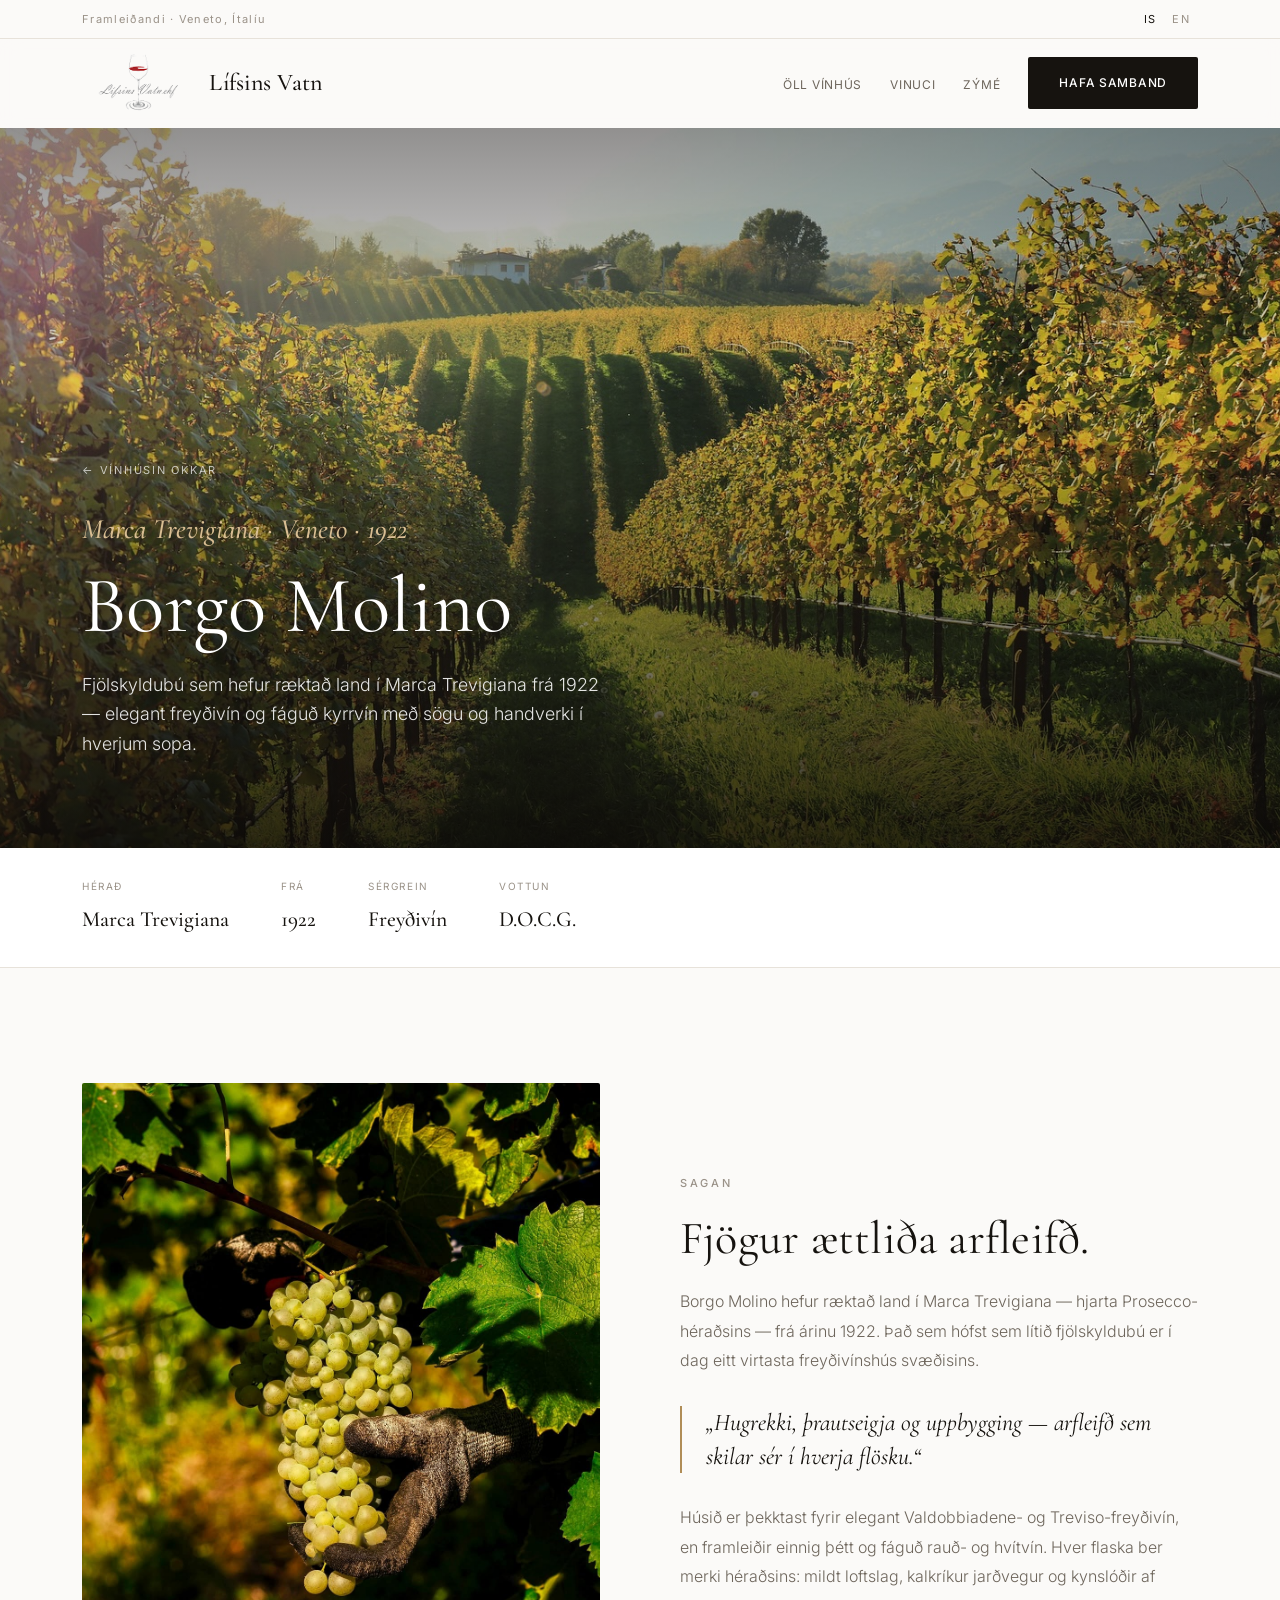
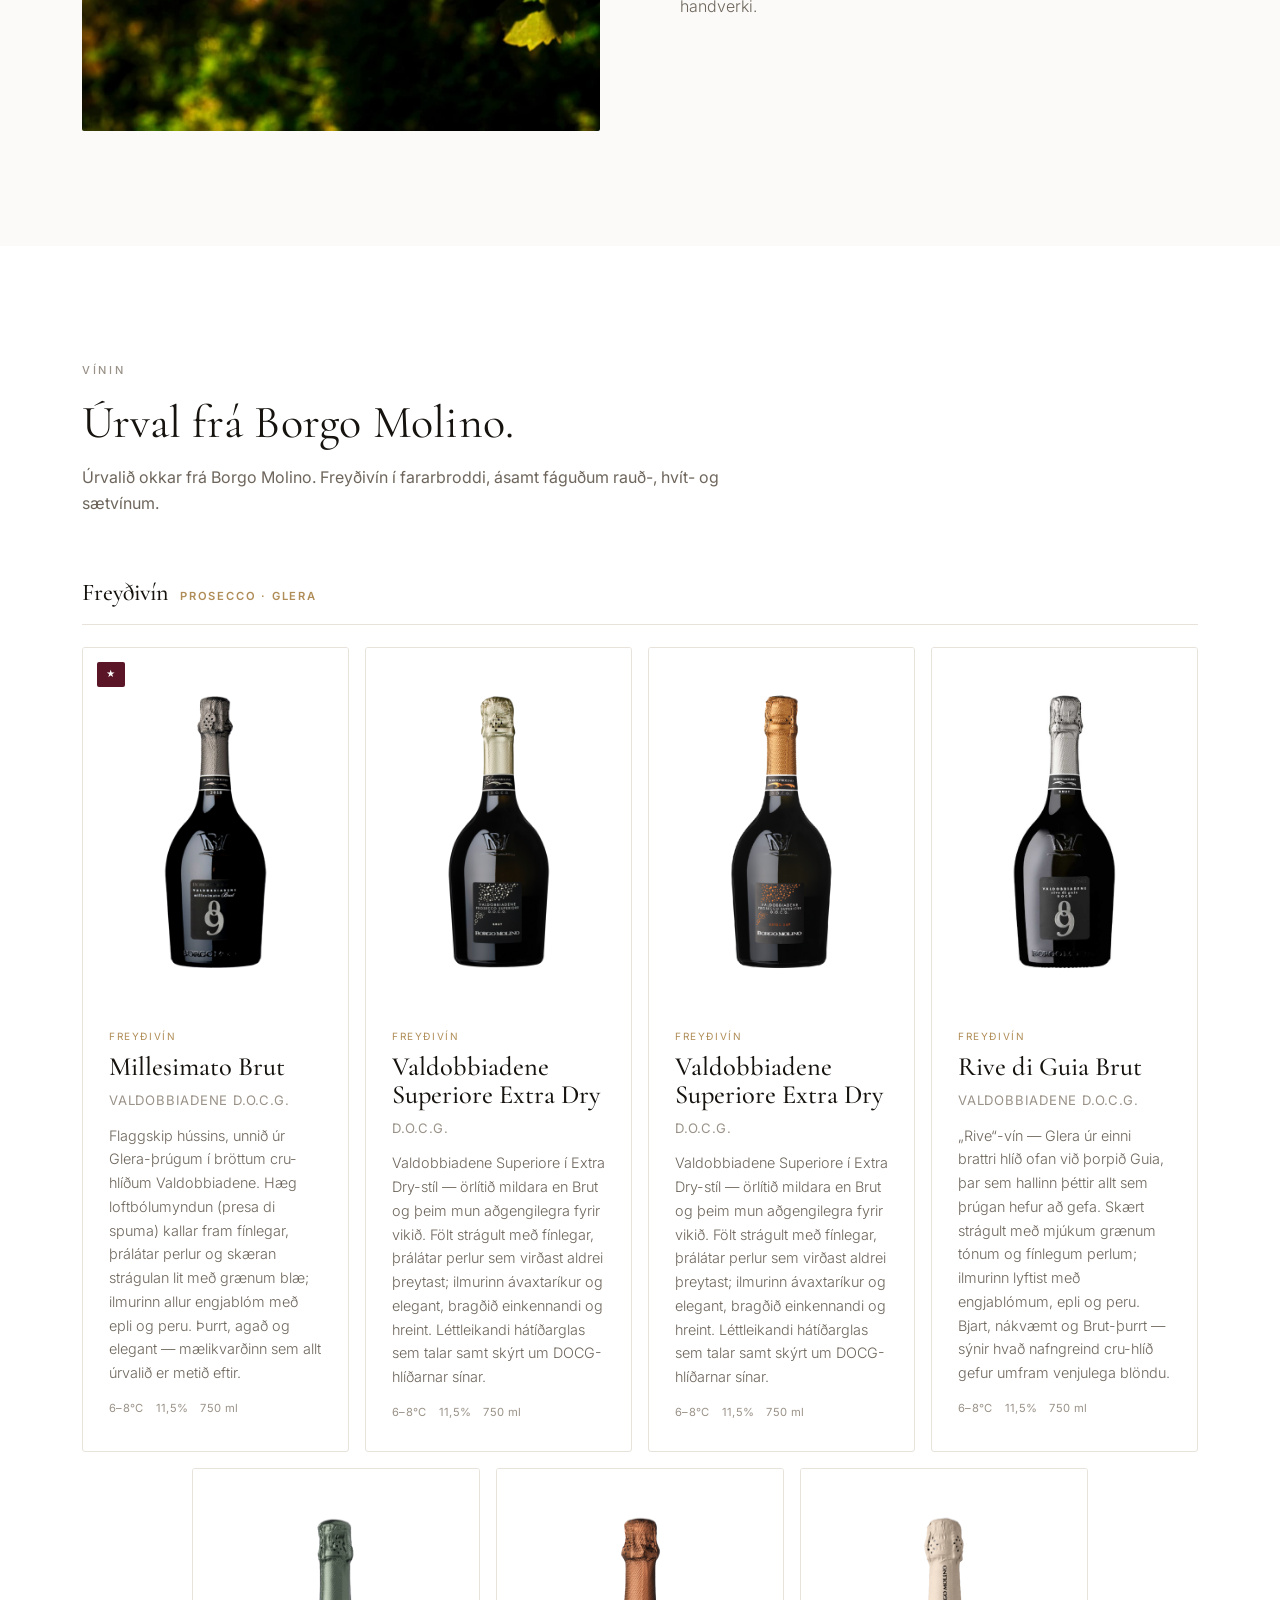
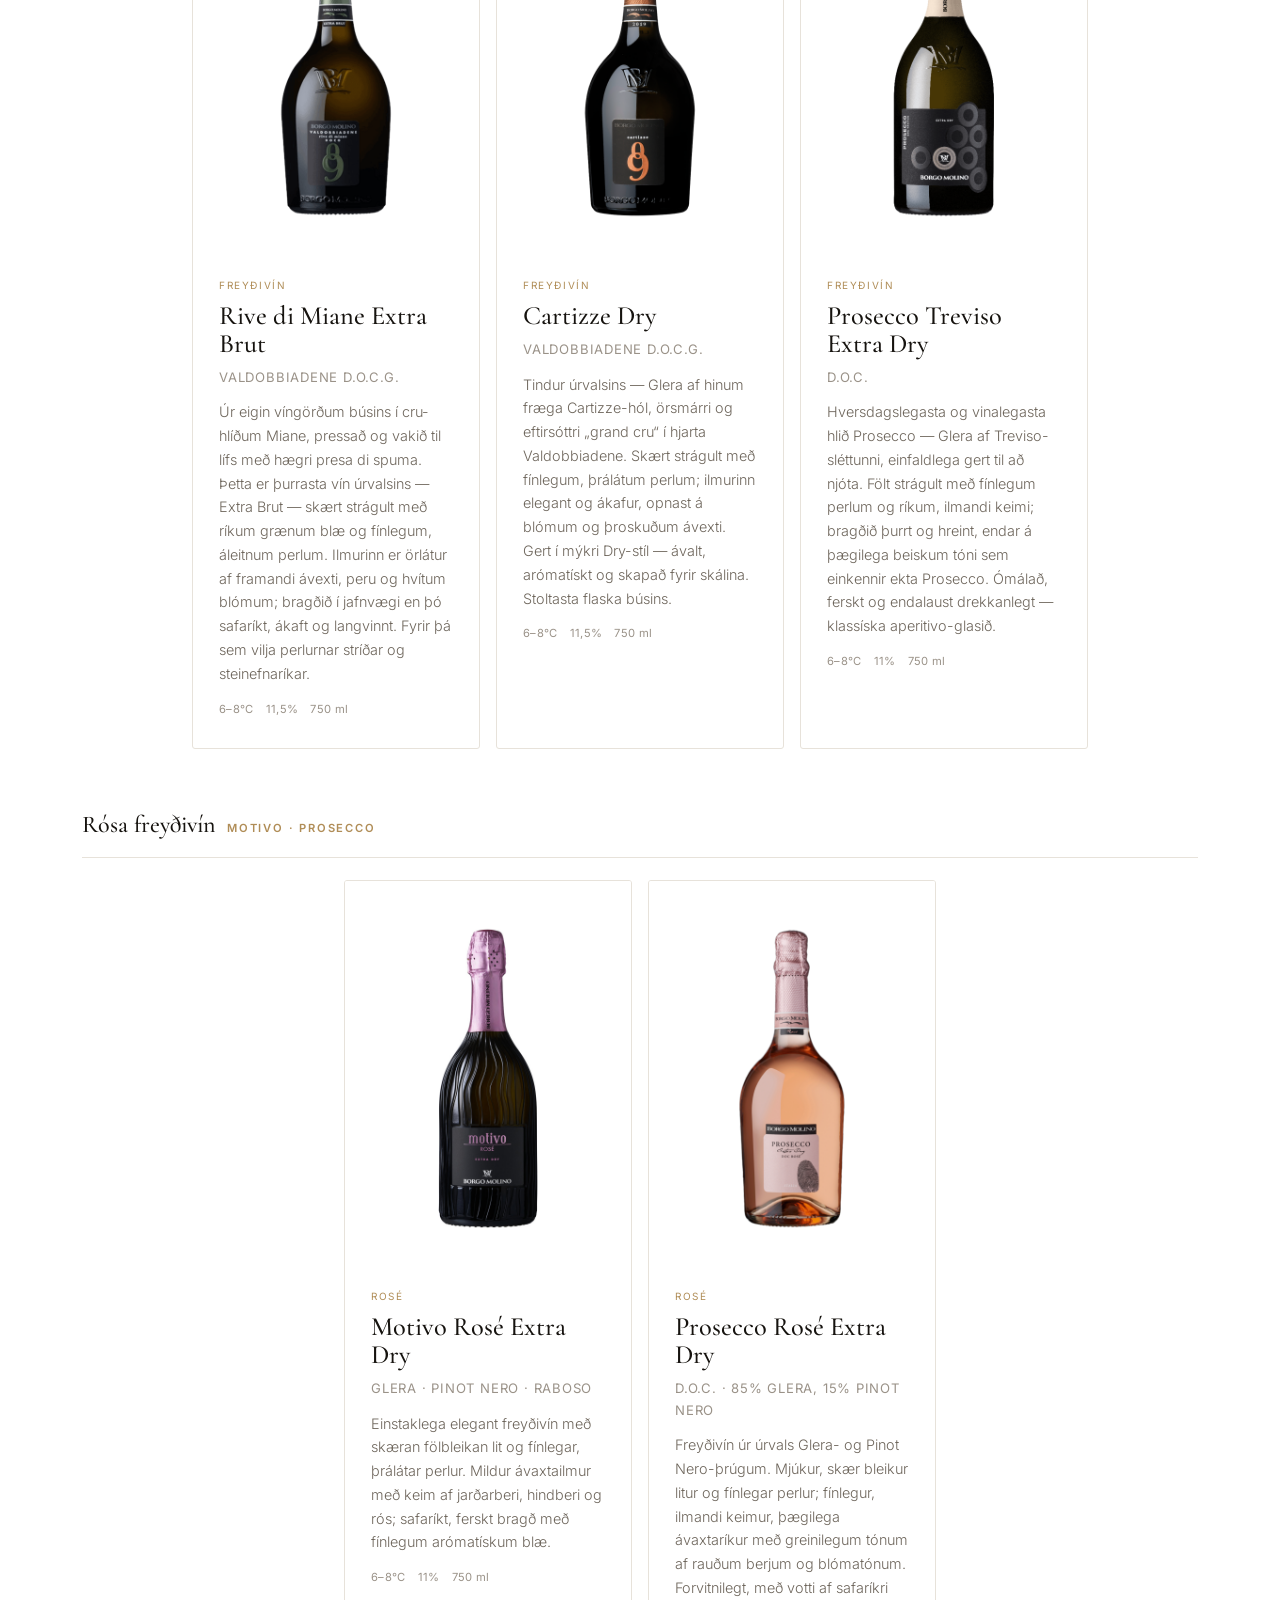
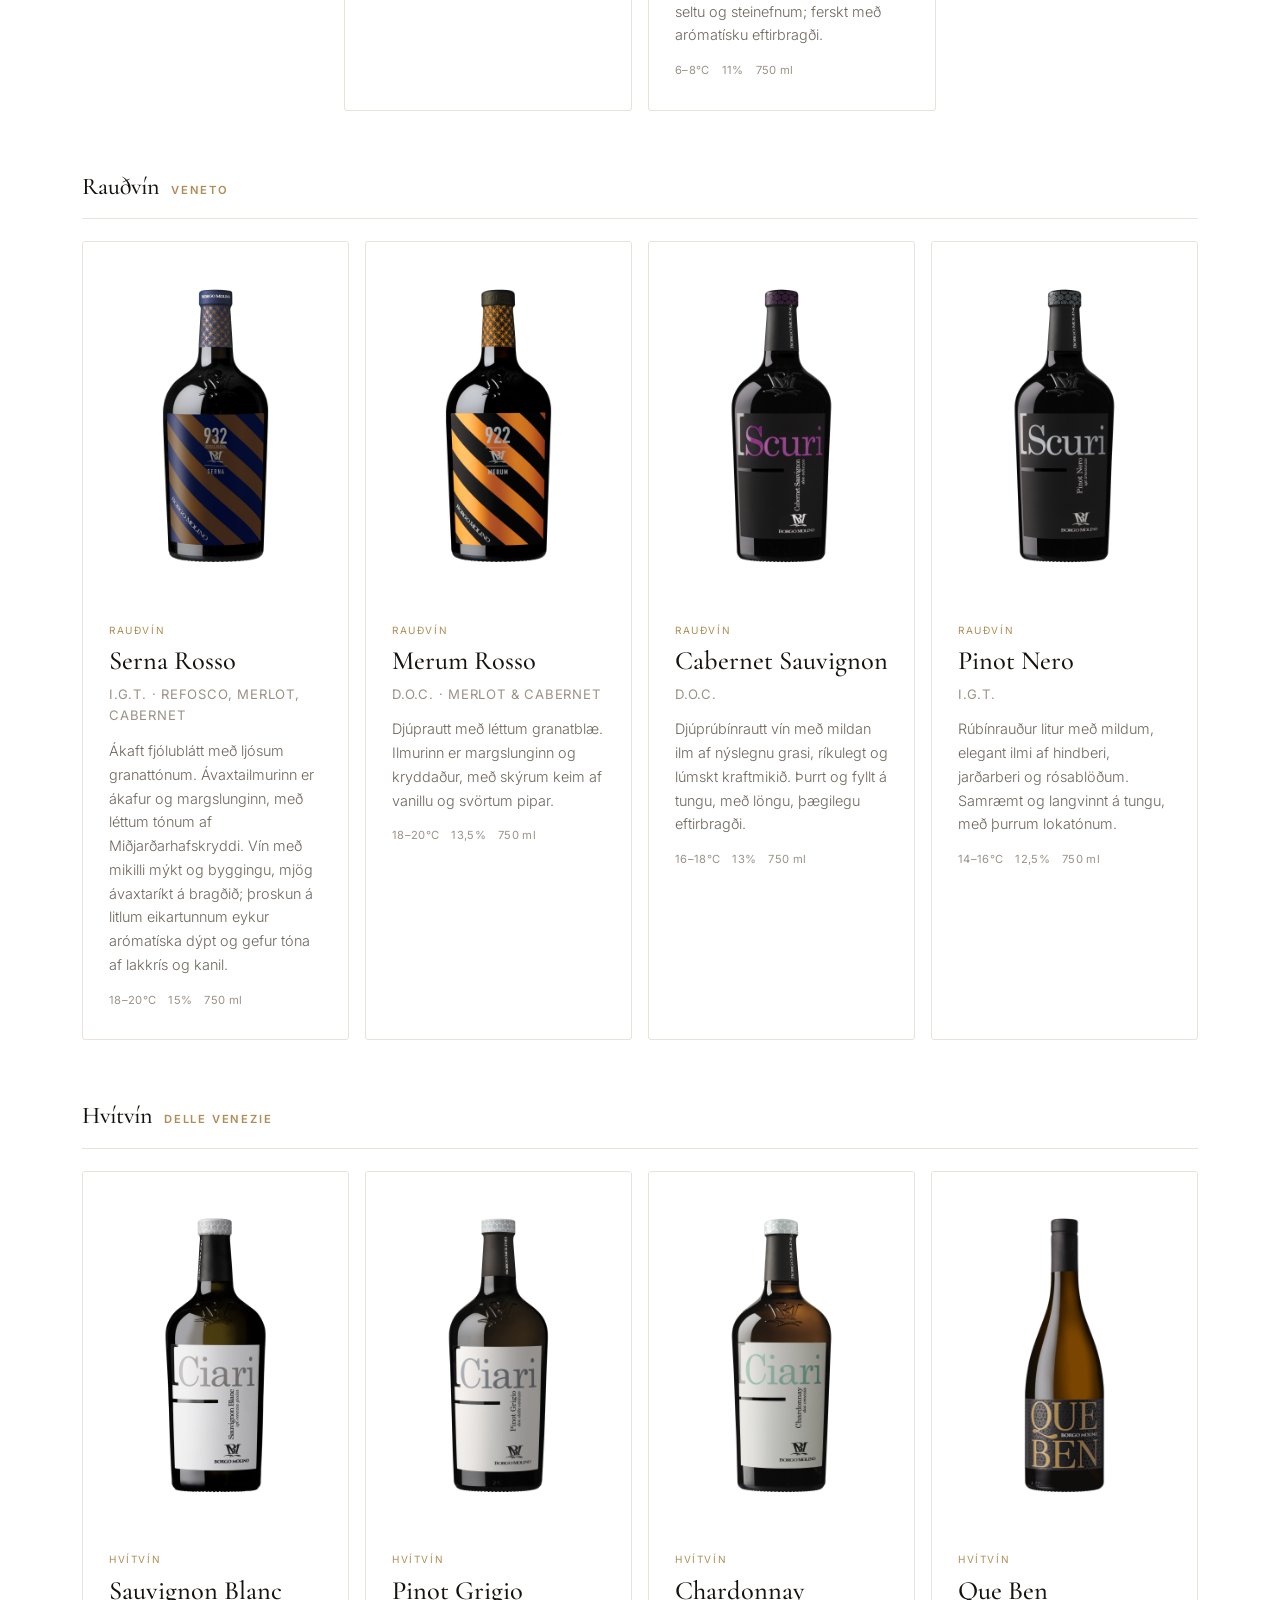
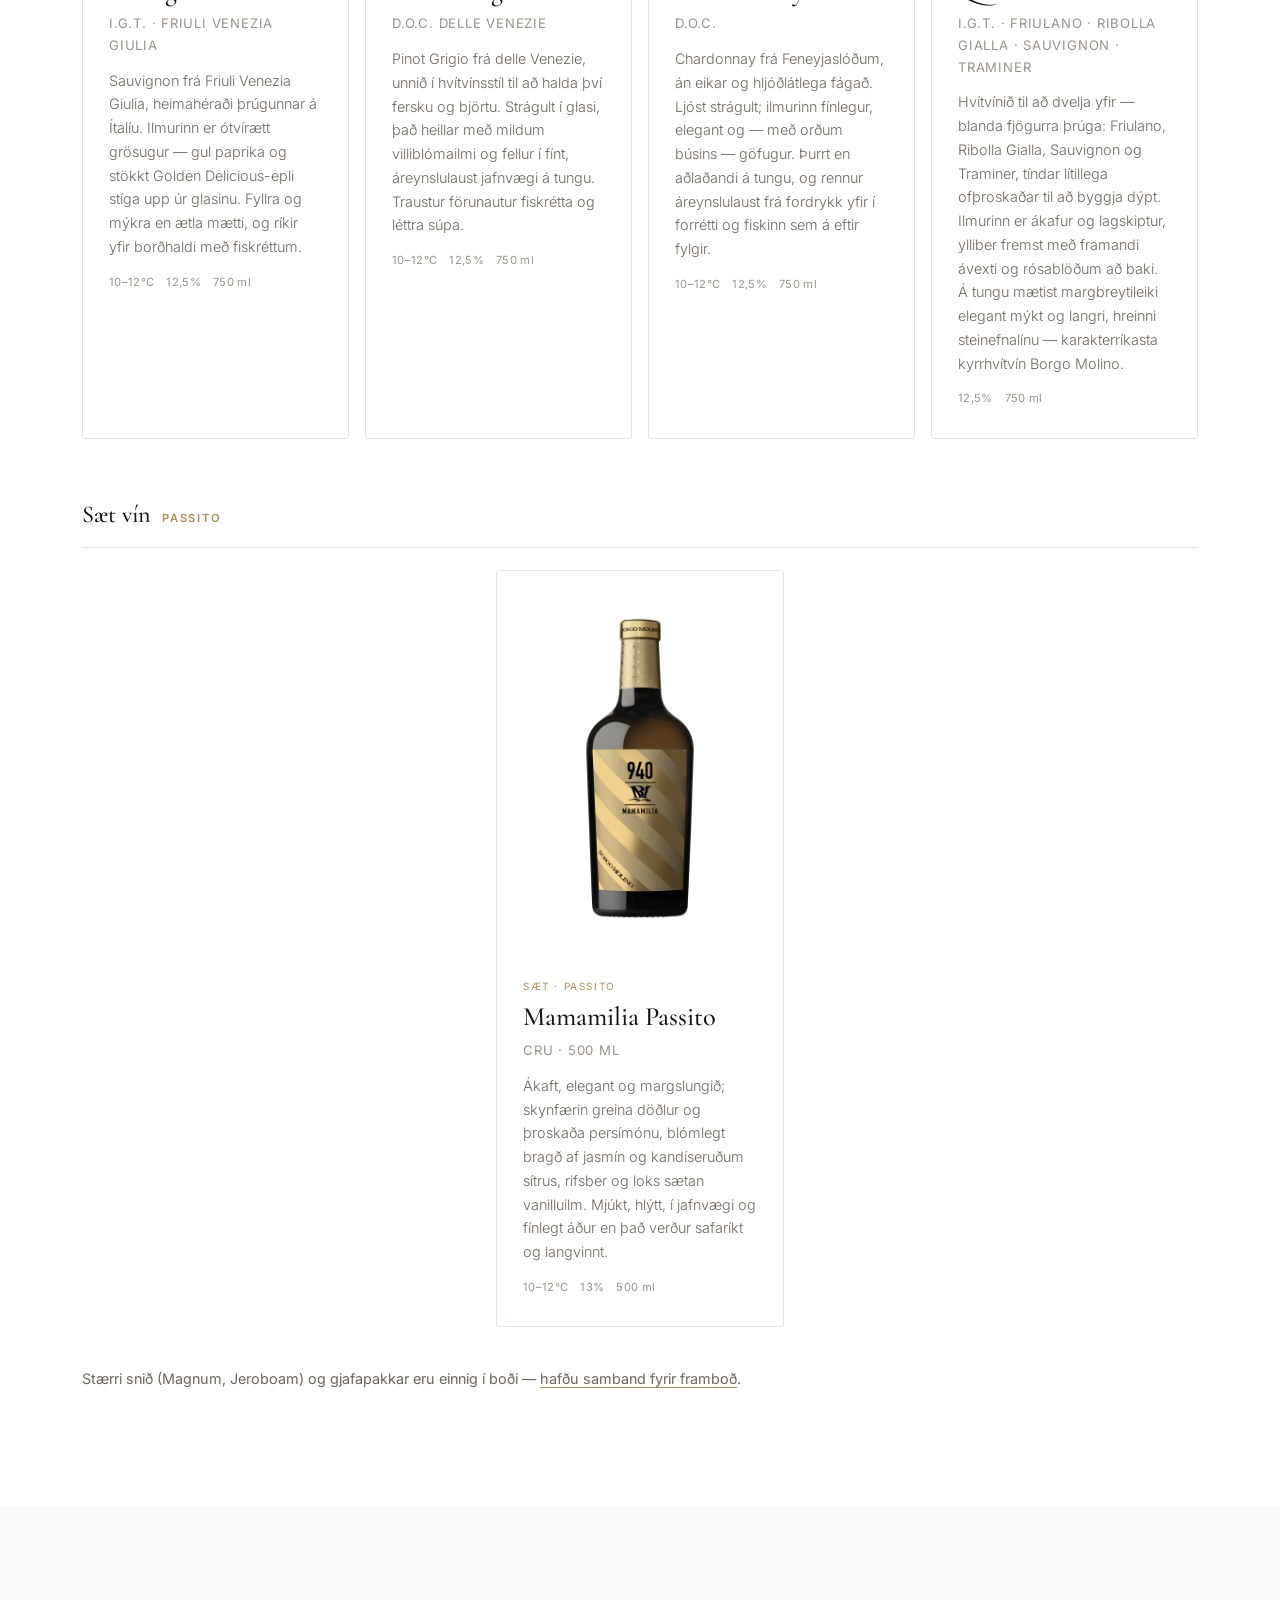
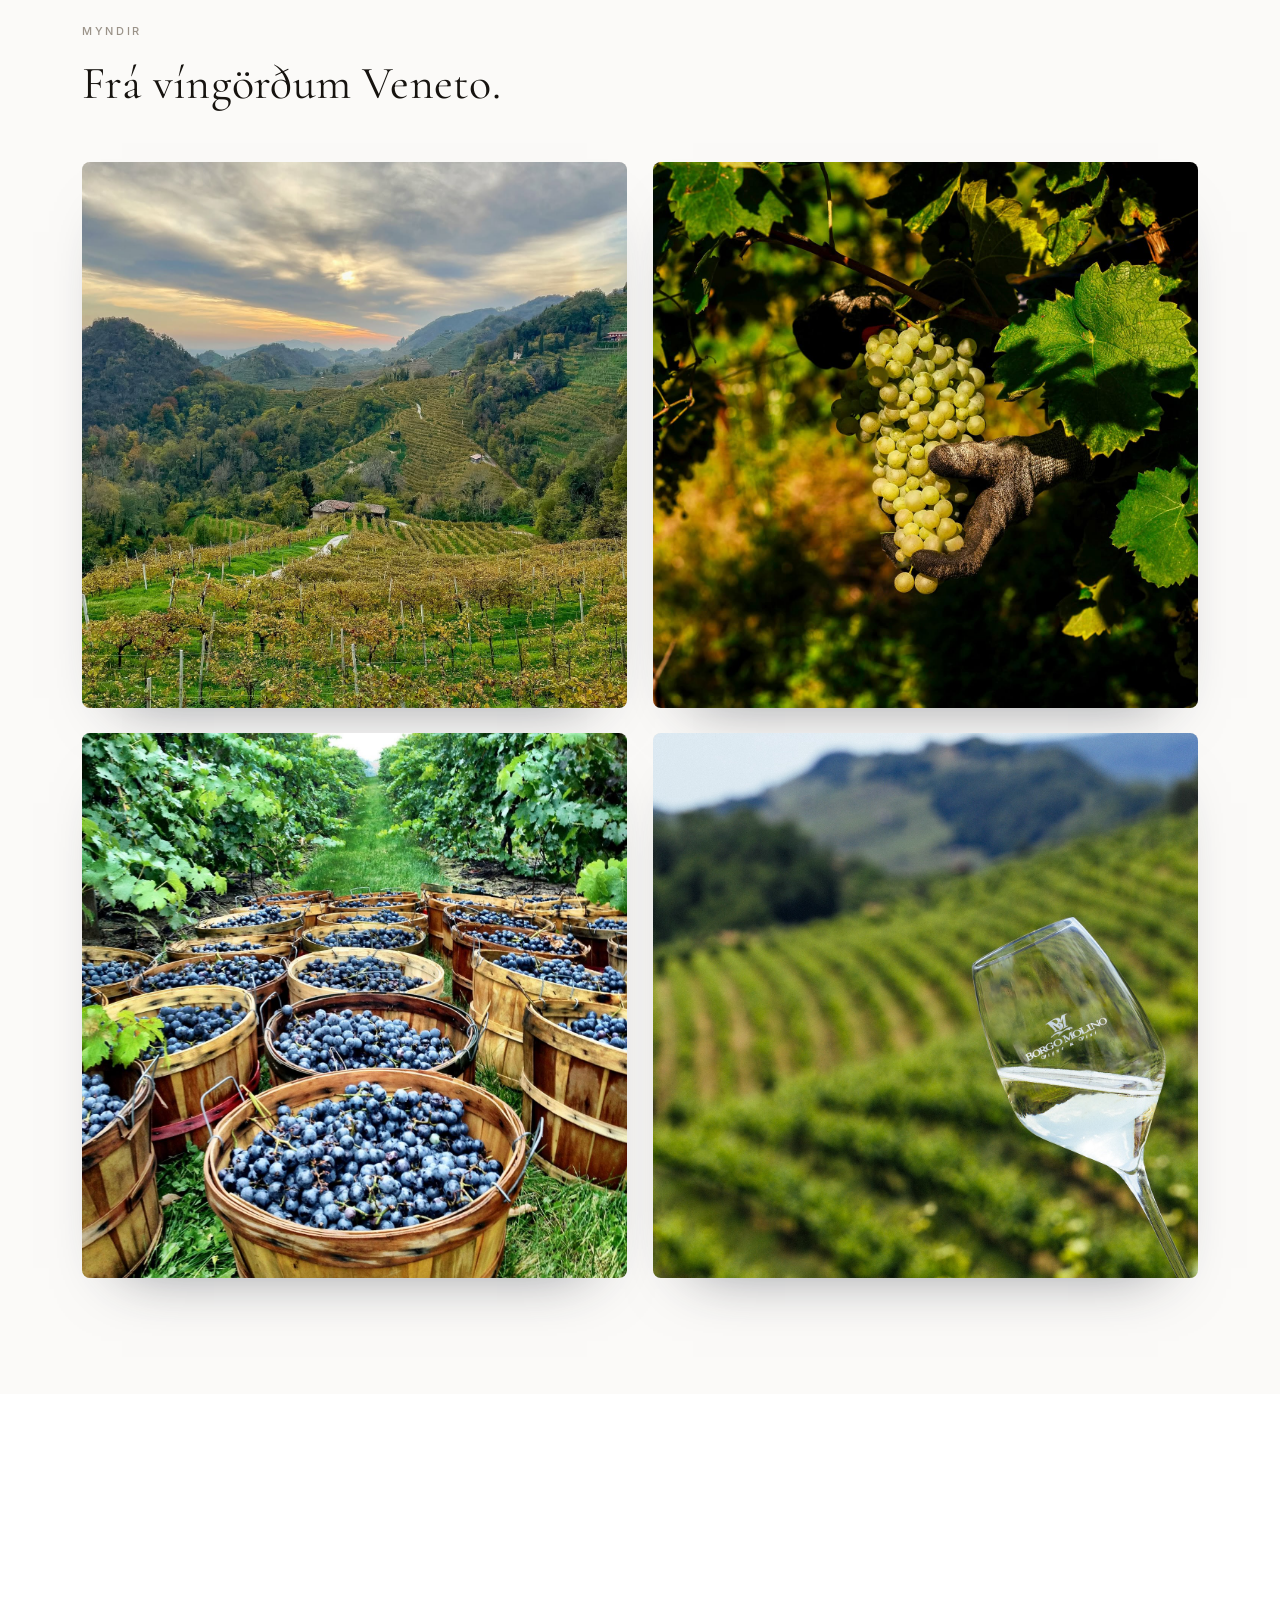
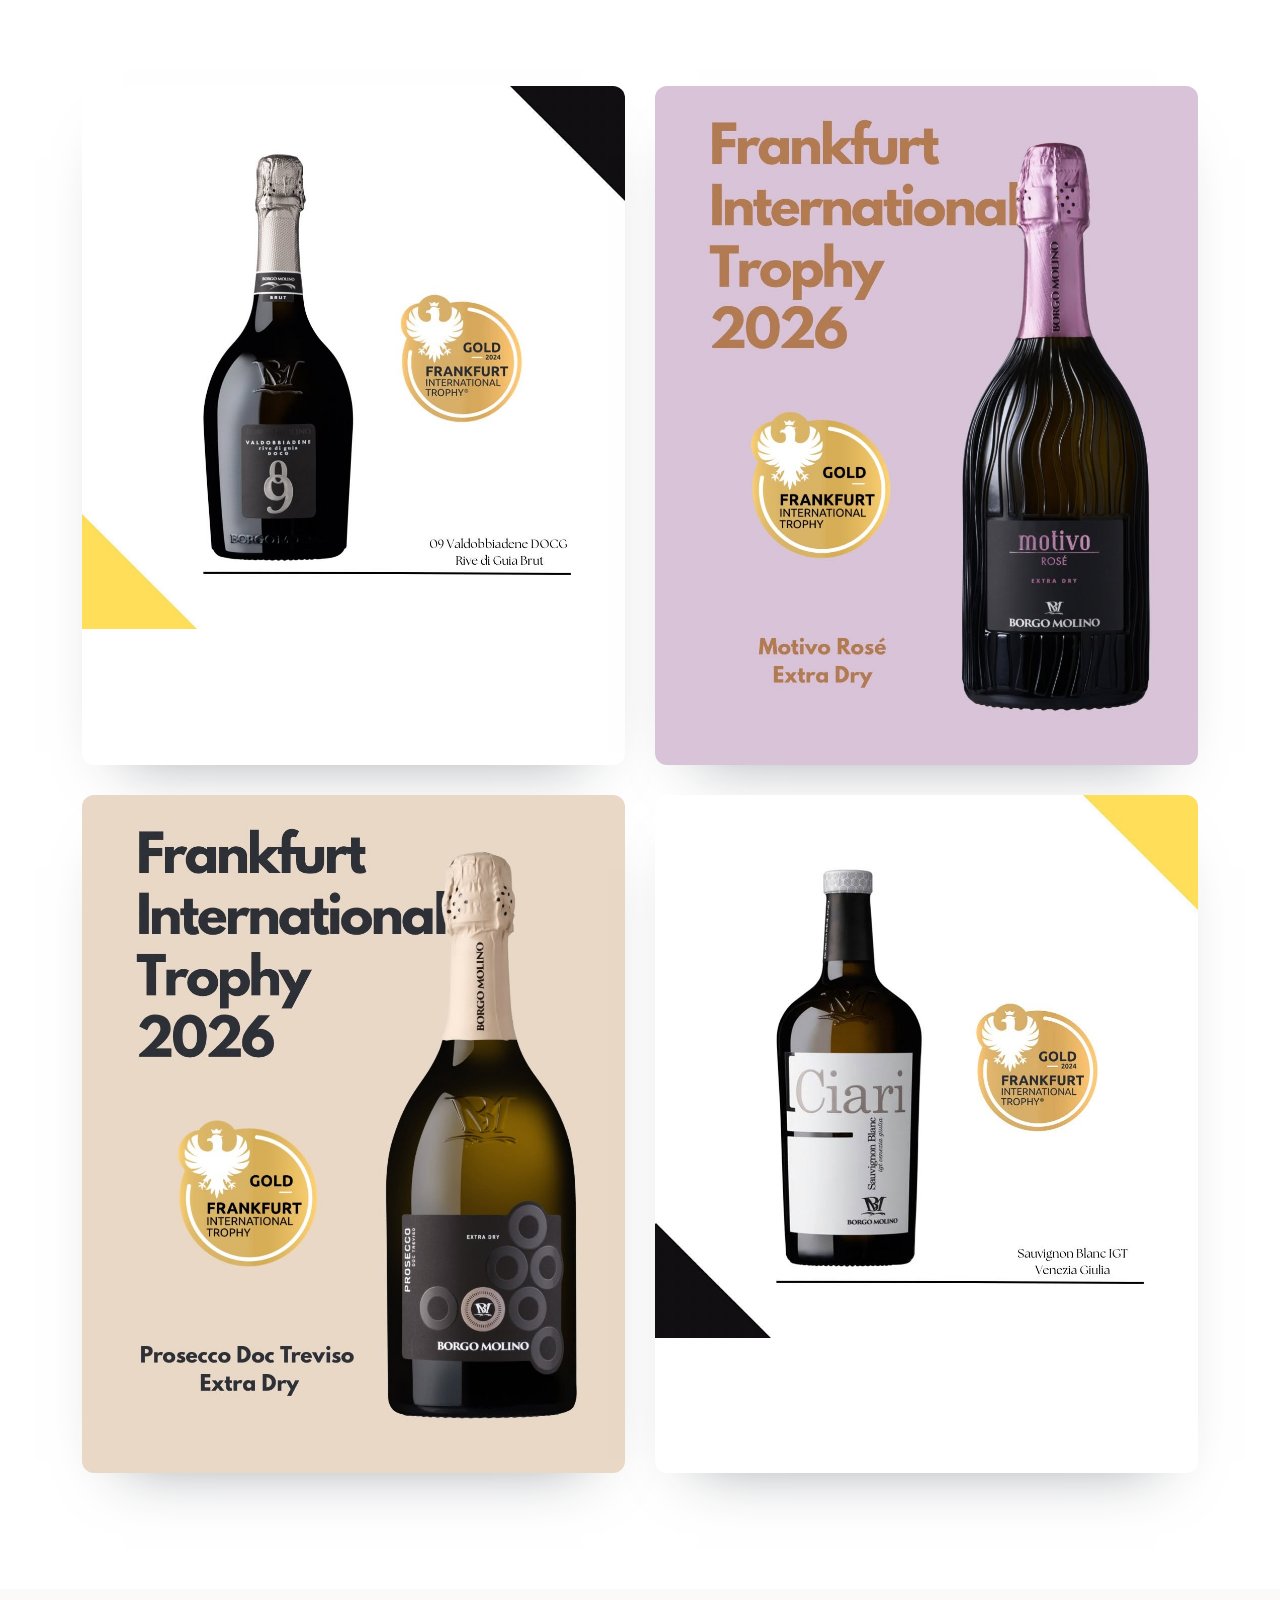
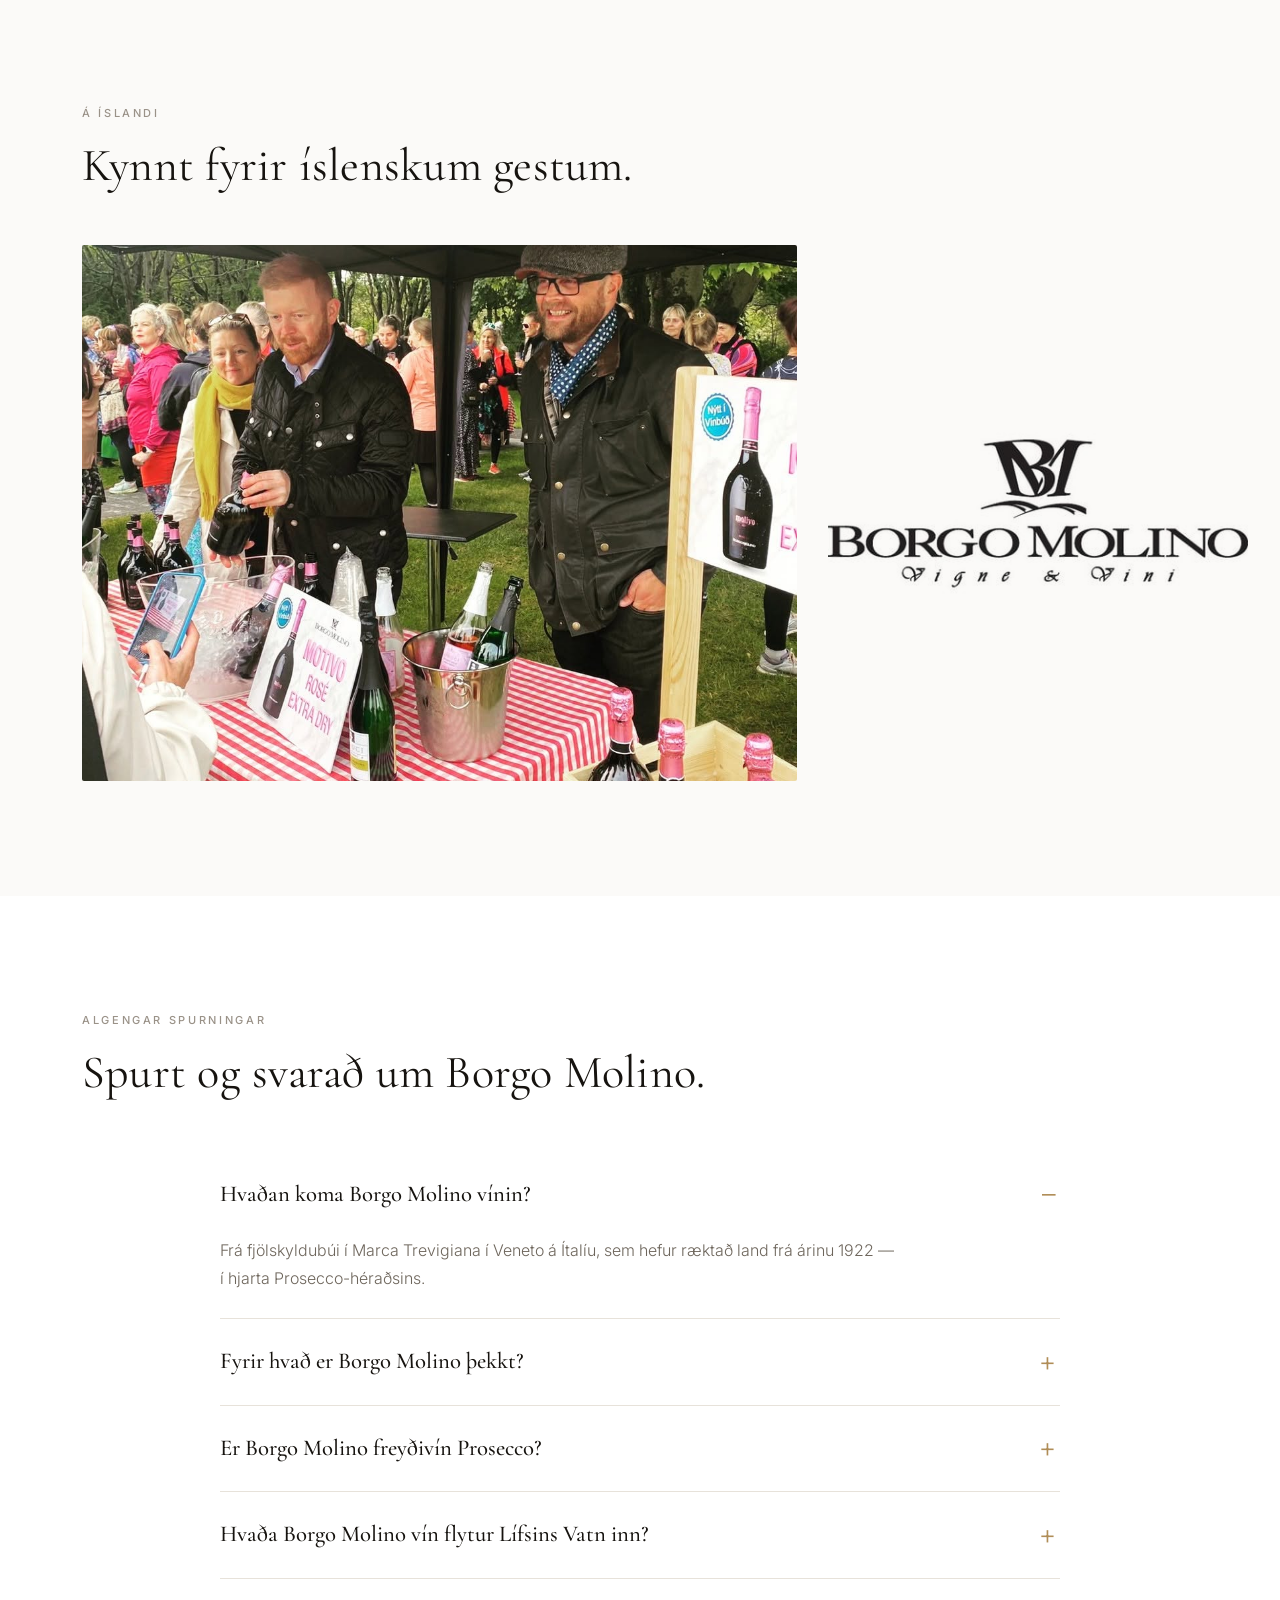
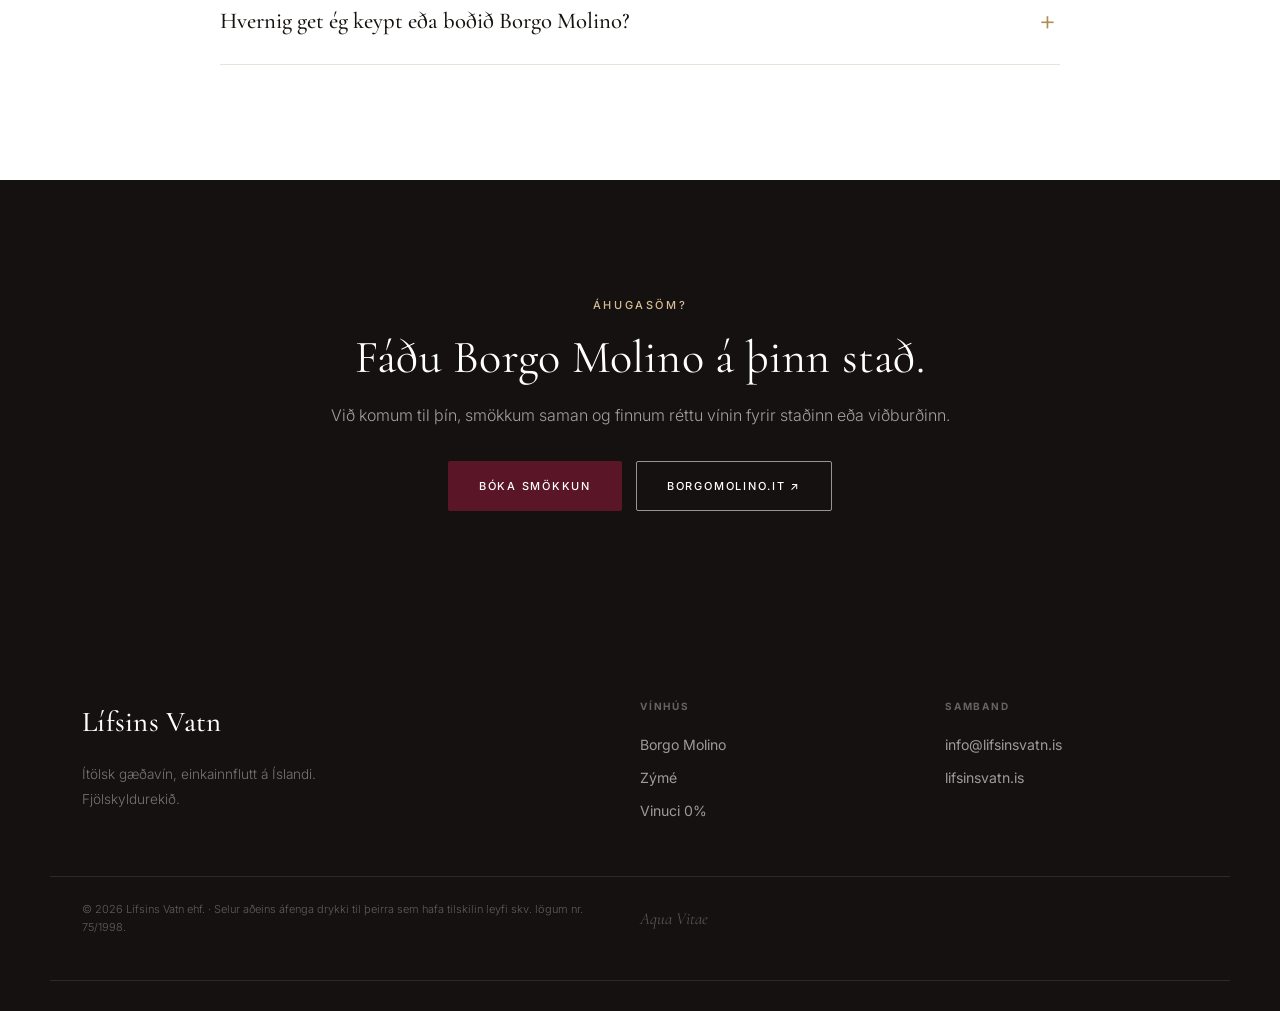
==== borgo-molino.html @ 1698324d "Initial commit — Lífsins Vatn marketing site Static bilingual (IS/EN) site: homepage (index.html) + " ====
<!DOCTYPE html>
<html lang="is">
<head>
<meta charset="UTF-8">
<meta name="viewport" content="width=device-width, initial-scale=1.0">
<title>Borgo Molino — Ítölsk freyðivín frá Veneto | Lífsins Vatn</title>
<meta name="description" content="Borgo Molino — fjölskyldubú í Marca Trevigiana, Veneto, frá 1922. Elegant Valdobbiadene-freyðivín og fáguð kyrrvín, einkainnflutt til Íslands af Lífsins Vatn.">
<link rel="canonical" href="https://lifsinsvatn.is/borgo-molino.html">
<meta name="robots" content="index, follow, max-image-preview:large">
<meta name="author" content="Lífsins Vatn ehf">
<meta name="theme-color" content="#5A1626">
<link rel="icon" href="lifsinsvatn_logo_t.png">
<link rel="apple-touch-icon" href="lifsinsvatn_logo_t.png">

<!-- Open Graph — rich preview when the link is shared -->
<meta property="og:type" content="website">
<meta property="og:site_name" content="Lífsins Vatn">
<meta property="og:locale" content="is_IS">
<meta property="og:locale:alternate" content="en_US">
<meta property="og:url" content="https://lifsinsvatn.is/borgo-molino.html">
<meta property="og:title" content="Borgo Molino — Ítölsk freyðivín frá Veneto">
<meta property="og:description" content="Fjölskyldubú í Marca Trevigiana frá 1922 — elegant Valdobbiadene-freyðivín. Einkainnflutt til Íslands af Lífsins Vatn.">
<meta property="og:image" content="https://lifsinsvatn.is/Borgo%20Molino/borgo_2.jpg">
<meta property="og:image:alt" content="Víngarðar Borgo Molino í Marca Trevigiana, Veneto">

<!-- Twitter / X card -->
<meta name="twitter:card" content="summary_large_image">
<meta name="twitter:title" content="Borgo Molino — Ítölsk freyðivín frá Veneto">
<meta name="twitter:description" content="Fjölskyldubú í Marca Trevigiana frá 1922 — elegant Valdobbiadene-freyðivín, einkainnflutt af Lífsins Vatn.">
<meta name="twitter:image" content="https://lifsinsvatn.is/Borgo%20Molino/borgo_2.jpg">

<link rel="preconnect" href="https://fonts.googleapis.com">
<link rel="preconnect" href="https://fonts.gstatic.com" crossorigin>
<link href="https://fonts.googleapis.com/css2?family=Cormorant+Garamond:ital,wght@0,400;0,500;0,600;1,400;1,500&family=Inter:wght@300;400;500;600&display=swap" rel="stylesheet">
<link rel="stylesheet" href="producer.css">

<!-- STRUCTURED DATA (JSON-LD) — Google rich results + AI answer engines. FAQ text mirrors the visible FAQ section. -->
<script type="application/ld+json">
{
  "@context": "https://schema.org",
  "@graph": [
    {
      "@type": "Organization",
      "@id": "https://lifsinsvatn.is/#organization",
      "name": "Lífsins Vatn ehf",
      "url": "https://lifsinsvatn.is/",
      "email": "info@lifsinsvatn.is",
      "telephone": "+354 694 5257",
      "logo": "https://lifsinsvatn.is/lifsinsvatn_logo_t.png",
      "address": { "@type": "PostalAddress", "addressLocality": "Garðabær", "addressCountry": "IS" }
    },
    {
      "@type": "WebPage",
      "@id": "https://lifsinsvatn.is/borgo-molino.html#webpage",
      "url": "https://lifsinsvatn.is/borgo-molino.html",
      "name": "Borgo Molino — Ítölsk freyðivín frá Veneto",
      "description": "Fjölskyldubú í Marca Trevigiana, Veneto, frá 1922 — elegant Valdobbiadene-freyðivín, einkainnflutt af Lífsins Vatn.",
      "inLanguage": "is",
      "about": { "@id": "https://lifsinsvatn.is/borgo-molino.html#brand" }
    },
    {
      "@type": "Brand",
      "@id": "https://lifsinsvatn.is/borgo-molino.html#brand",
      "name": "Borgo Molino",
      "foundingDate": "1922",
      "description": "Fjölskyldubú í Marca Trevigiana í Veneto á Ítalíu, stofnað 1922. Þekkt fyrir elegant Valdobbiadene- og Treviso-freyðivín (Prosecco) og fáguð kyrrvín.",
      "url": "https://lifsinsvatn.is/borgo-molino.html"
    },
    {
      "@type": "BreadcrumbList",
      "itemListElement": [
        { "@type": "ListItem", "position": 1, "name": "Lífsins Vatn", "item": "https://lifsinsvatn.is/" },
        { "@type": "ListItem", "position": 2, "name": "Vínhús", "item": "https://lifsinsvatn.is/#producers" },
        { "@type": "ListItem", "position": 3, "name": "Borgo Molino" }
      ]
    },
    {
      "@type": "ItemList",
      "name": "Borgo Molino — úrval hjá Lífsins Vatn",
      "numberOfItems": 3,
      "itemListElement": [
        { "@type": "ListItem", "position": 1, "item": {
          "@type": "Product", "name": "Borgo Molino Millesimato Brut",
          "category": "Freyðivín · Valdobbiadene D.O.C.G.", "brand": { "@id": "https://lifsinsvatn.is/borgo-molino.html#brand" },
          "image": "https://lifsinsvatn.is/Borgo%20Molino/borgo_1.jpg",
          "description": "Fágað árgangs-freyðivín úr Glera-þrúgunni — fínlegar perlur, epli og hvít blóm." } },
        { "@type": "ListItem", "position": 2, "item": {
          "@type": "Product", "name": "Borgo Molino Millesimato Jeroboam (3 L)",
          "category": "Freyðivín · Stórt snið", "brand": { "@id": "https://lifsinsvatn.is/borgo-molino.html#brand" },
          "image": "https://lifsinsvatn.is/Borgo%20Molino/Millesimato_jeroboam.avif",
          "description": "Þriggja lítra flaska í viðarkassa — miðjuborðsstykki fyrir stór tilefni." } },
        { "@type": "ListItem", "position": 3, "item": {
          "@type": "Product", "name": "Borgo Molino Motivo Rosé Extra Dry",
          "category": "Freyðivín · Rosé", "brand": { "@id": "https://lifsinsvatn.is/borgo-molino.html#brand" },
          "image": "https://lifsinsvatn.is/Borgo%20Molino/Motivo_rose.jpg",
          "description": "Fölbleikt og glæsilegt — jarðarber, hindber og rós; ferskt og ilmandi." } }
      ]
    },
    {
      "@type": "FAQPage",
      "@id": "https://lifsinsvatn.is/borgo-molino.html#faq",
      "mainEntity": [
        { "@type": "Question", "name": "Hvaðan koma Borgo Molino vínin?",
          "acceptedAnswer": { "@type": "Answer", "text": "Frá fjölskyldubúi í Marca Trevigiana í Veneto á Ítalíu, sem hefur ræktað land frá árinu 1922 — í hjarta Prosecco-héraðsins." } },
        { "@type": "Question", "name": "Fyrir hvað er Borgo Molino þekkt?",
          "acceptedAnswer": { "@type": "Answer", "text": "Elegant Valdobbiadene- og Treviso-freyðivín, auk fágaðra rauð- og hvítvína. Húsið er eitt virtasta freyðivínshús svæðisins." } },
        { "@type": "Question", "name": "Er Borgo Molino freyðivín Prosecco?",
          "acceptedAnswer": { "@type": "Answer", "text": "Já. Valdobbiadene D.O.C.G. er hágæðaflokkur Prosecco úr Glera-þrúgunni, og Marca Trevigiana er hjarta Prosecco-héraðsins." } },
        { "@type": "Question", "name": "Hvaða Borgo Molino vín flytur Lífsins Vatn inn?",
          "acceptedAnswer": { "@type": "Answer", "text": "Meðal annars Millesimato Brut (Valdobbiadene D.O.C.G.), Millesimato Jeroboam í 3 lítra sniði og Motivo Rosé Extra Dry. Fleiri rauð, hvít og freyðivín eru í boði." } },
        { "@type": "Question", "name": "Hvernig get ég keypt eða boðið Borgo Molino?",
          "acceptedAnswer": { "@type": "Answer", "text": "Lífsins Vatn flytur Borgo Molino inn til Íslands og útvegar veitingastöðum, hótelum og einstaklingum með tilskilin leyfi. Vínin fást einnig í sérvöldum verslunum ÁTVR (Vínbúðinni). Hafðu samband í info@lifsinsvatn.is eða síma +354 694 5257." } }
      ]
    }
  ]
}
</script>
<style>
  /* ---- GALLERY — enlarged 2×2 feature layout (Veneto) ---- */
  .gallery{grid-template-columns:1fr 1fr;gap:clamp(16px,2vw,28px)}
  .gallery figure{border-radius:8px;box-shadow:0 30px 60px -40px rgba(30,35,48,.55)}
  @media(max-width:680px){.gallery{grid-template-columns:1fr}}

  /* ---- PRESS — producer logo centred in the whitespace beside the photo ---- */
  .press-body{display:flex;align-items:center;justify-content:center;overflow:visible}
  /* fixed width so it can grow past its narrow grid column, centred, safe gap to the photo */
  .press-logo{flex:0 0 auto;width:420px;max-width:none;height:auto;margin:0;mix-blend-mode:multiply}
  /* minmax(0,1fr) stops the wide logo from expanding its track (which would shrink the photo) */
  @media(min-width:881px){ .press-grid{grid-template-columns:2fr minmax(0,1fr)} }
  @media(max-width:880px){ .press-logo{width:100%;max-width:360px} }

  /* ---- AWARDS — Frankfurt International Trophy cards ---- */
  .awards-shots{display:grid;grid-template-columns:1fr 1fr;gap:clamp(16px,2.4vw,30px);margin-top:10px}
  .awards-shots figure{margin:0;overflow:hidden;border-radius:12px;background:#fff;
    box-shadow:0 30px 60px -42px rgba(30,35,48,.5);transition:transform .5s cubic-bezier(.2,.6,.2,1),box-shadow .5s}
  .awards-shots figure:hover{transform:translateY(-5px);box-shadow:0 38px 68px -40px rgba(30,35,48,.55)}
  .awards-shots img{width:100%;height:auto;display:block}
  @media(max-width:620px){.awards-shots{grid-template-columns:1fr;max-width:420px;margin-inline:auto}}
</style>
</head>
<body>

<div class="topbar">
  <div class="wrap">
    <span><span class="is-t">Framleiðandi · Veneto, Ítalíu</span><span class="en-t">Producer · Veneto, Italy</span></span>
    <span class="lang"><button id="btnIs" class="active" onclick="setLang('is')">IS</button><button id="btnEn" onclick="setLang('en')">EN</button></span>
  </div>
</div>

<nav class="nav">
  <div class="wrap">
    <a href="index.html" class="nav-logo"><img src="lifsinsvatn_logo_t.png" alt="Lífsins Vatn ehf"><span class="nav-name">Lífsins Vatn</span></a>
    <ul class="nav-links">
      <li class="hide-sm"><a href="index.html#producers"><span class="is-t">Öll vínhús</span><span class="en-t">All estates</span></a></li>
      <li class="hide-sm"><a href="vinuci.html">Vinuci</a></li>
      <li class="hide-sm"><a href="zyme.html">Zýmé</a></li>
      <li><a href="index.html#contact" class="btn btn-dark" style="color:#fff"><span class="is-t">Hafa samband</span><span class="en-t">Get in touch</span></a></li>
    </ul>
  </div>
</nav>

<header class="phero">
  <div class="phero-bg"><img src="Borgo%20Molino/borgo_2.jpg" alt="Víngarðar Borgo Molino í Marca Trevigiana, Veneto"></div>
  <div class="wrap phero-inner">
    <a href="index.html#producers" class="phero-back">← <span class="is-t">Vínhúsin okkar</span><span class="en-t">Our estates</span></a>
    <span class="phero-region">Marca Trevigiana · Veneto · 1922</span>
    <h1 class="h1">Borgo Molino</h1>
    <p class="phero-lead"><span class="is-t">Fjölskyldubú sem hefur ræktað land í Marca Trevigiana frá 1922 — elegant freyðivín og fáguð kyrrvín með sögu og handverki í hverjum sopa.</span><span class="en-t">A family estate working the land of Marca Trevigiana since 1922 — elegant sparkling wines and refined still wines, with history and craft in every sip.</span></p>
  </div>
</header>

<div class="facts">
  <div class="wrap">
    <div class="fact"><div class="k"><span class="is-t">Hérað</span><span class="en-t">Region</span></div><div class="v">Marca Trevigiana</div></div>
    <div class="fact"><div class="k"><span class="is-t">Frá</span><span class="en-t">Since</span></div><div class="v">1922</div></div>
    <div class="fact"><div class="k"><span class="is-t">Sérgrein</span><span class="en-t">Specialty</span></div><div class="v"><span class="is-t">Freyðivín</span><span class="en-t">Sparkling</span></div></div>
    <div class="fact"><div class="k"><span class="is-t">Vottun</span><span class="en-t">Certification</span></div><div class="v">D.O.C.G.</div></div>
  </div>
</div>

<!-- STORY -->
<section class="section">
  <div class="wrap story">
    <div class="story-media reveal"><img src="Borgo%20Molino/collecting_veneto.jpg" alt="Handtínsla vínberja í víngörðum Borgo Molino í Veneto"></div>
    <div class="story-body reveal">
      <span class="eyebrow"><span class="is-t">Sagan</span><span class="en-t">The story</span></span>
      <h2 class="h2"><span class="is-t">Fjögur ættliða arfleifð.</span><span class="en-t">Four generations of inheritance.</span></h2>
      <p><span class="is-t">Borgo Molino hefur ræktað land í Marca Trevigiana — hjarta Prosecco-héraðsins — frá árinu 1922. Það sem hófst sem lítið fjölskyldubú er í dag eitt virtasta freyðivínshús svæðisins.</span><span class="en-t">Borgo Molino has farmed the land of Marca Trevigiana — the heart of Prosecco country — since 1922. What began as a small family holding is today one of the region's most respected sparkling-wine houses.</span></p>
      <div class="story-quote"><span class="is-t">„Hugrekki, þrautseigja og uppbygging — arfleifð sem skilar sér í hverja flösku.“</span><span class="en-t">"Courage, persistence and structure — an inheritance carried into every bottle."</span></div>
      <p><span class="is-t">Húsið er þekktast fyrir elegant Valdobbiadene- og Treviso-freyðivín, en framleiðir einnig þétt og fáguð rauð- og hvítvín. Hver flaska ber merki héraðsins: mildt loftslag, kalkríkur jarðvegur og kynslóðir af handverki.</span><span class="en-t">The house is best known for its elegant Valdobbiadene and Treviso sparkling wines, but also produces structured, refined reds and whites. Every bottle carries the mark of its region: a gentle climate, calcareous soils, and generations of craft.</span></p>
    </div>
  </div>
</section>

<!-- WINES -->
<section class="section" style="background:#fff">
  <div class="wrap">
    <div class="sec-head reveal">
      <span class="eyebrow"><span class="is-t">Vínin</span><span class="en-t">The wines</span></span>
      <h2 class="h2"><span class="is-t">Úrval frá Borgo Molino.</span><span class="en-t">A selection from Borgo Molino.</span></h2>
      <p class="muted"><span class="is-t">Úrvalið okkar frá Borgo Molino. Freyðivín í fararbroddi, ásamt fáguðum rauð-, hvít- og sætvínum.</span><span class="en-t">Our selection from Borgo Molino. Sparkling wines to the fore, alongside refined reds, whites and sweet wines.</span></p>
    </div>
    <div class="wine-group reveal">
      <h3 class="wg-title"><span class="is-t">Freyðivín</span><span class="en-t">Sparkling</span> <small>Prosecco · Glera</small></h3>
      <div class="wines-grid four" data-stagger>
      <article class="wine-card reveal">
        <div class="wine-shot bottle shot-light"><span class="wine-tag">★</span><img src="Borgo%20Molino/cat_millesimato-brut.png" alt="Borgo Molino 09 Millesimato Brut Valdobbiadene DOCG" loading="lazy"></div>
        <div class="wine-info">
          <div class="wine-cat"><span class="is-t">Freyðivín</span><span class="en-t">Sparkling</span></div>
          <h3>Millesimato Brut</h3>
          <div class="wine-grape">Valdobbiadene D.O.C.G.</div>
          <p><span class="is-t">Flaggskip hússins, unnið úr Glera-þrúgum í bröttum cru-hlíðum Valdobbiadene. Hæg loftbólumyndun (presa di spuma) kallar fram fínlegar, þrálátar perlur og skæran strágulan lit með grænum blæ; ilmurinn allur engjablóm með epli og peru. Þurrt, agað og elegant — mælikvarðinn sem allt úrvalið er metið eftir.</span><span class="en-t">The estate's flagship, drawn from Glera on the steep cru hillsides of Valdobbiadene. A slow presa di spuma coaxes out a fine, persistent perlage and a brilliant straw-yellow shot with green; the nose is all meadow flowers, orchard apple and pear. Dry, poised and elegant — the benchmark the rest of the range is measured against.</span></p>
          <div class="wine-meta"><span>6–8°C</span><span>11,5%</span><span>750 ml</span></div>
        </div>
      </article>
      <article class="wine-card reveal">
        <div class="wine-shot bottle shot-light"><img src="Borgo%20Molino/cat_valdobbiadene-superiore-brut.png" alt="Borgo Molino Valdobbiadene Superiore Extra Dry DOCG" loading="lazy"></div>
        <div class="wine-info">
          <div class="wine-cat"><span class="is-t">Freyðivín</span><span class="en-t">Sparkling</span></div>
          <h3>Valdobbiadene Superiore Extra Dry</h3>
          <div class="wine-grape">D.O.C.G.</div>
          <p><span class="is-t">Valdobbiadene Superiore í Extra Dry-stíl — örlítið mildara en Brut og þeim mun aðgengilegra fyrir vikið. Fölt strágult með fínlegar, þrálátar perlur sem virðast aldrei þreytast; ilmurinn ávaxtaríkur og elegant, bragðið einkennandi og hreint. Léttleikandi hátíðarglas sem talar samt skýrt um DOCG-hlíðarnar sínar.</span><span class="en-t">A Valdobbiadene Superiore in the Extra Dry style — a whisper softer than a Brut, and all the more welcoming for it. Pale straw-yellow with a fine, persistent perlage that never seems to tire; the bouquet is fruity and elegant, the taste characteristic and clean. An easy, celebratory glass that still speaks clearly of its DOCG hills.</span></p>
          <div class="wine-meta"><span>6–8°C</span><span>11,5%</span><span>750 ml</span></div>
        </div>
      </article>
      <article class="wine-card reveal">
        <div class="wine-shot bottle shot-light"><img src="Borgo%20Molino/cat_valdobbiadene-superiore-extradry.png" alt="Borgo Molino Valdobbiadene Superiore Extra Dry DOCG" loading="lazy"></div>
        <div class="wine-info">
          <div class="wine-cat"><span class="is-t">Freyðivín</span><span class="en-t">Sparkling</span></div>
          <h3>Valdobbiadene Superiore Extra Dry</h3>
          <div class="wine-grape">D.O.C.G.</div>
          <p><span class="is-t">Valdobbiadene Superiore í Extra Dry-stíl — örlítið mildara en Brut og þeim mun aðgengilegra fyrir vikið. Fölt strágult með fínlegar, þrálátar perlur sem virðast aldrei þreytast; ilmurinn ávaxtaríkur og elegant, bragðið einkennandi og hreint. Léttleikandi hátíðarglas sem talar samt skýrt um DOCG-hlíðarnar sínar.</span><span class="en-t">A Valdobbiadene Superiore in the Extra Dry style — a whisper softer than a Brut, and all the more welcoming for it. Pale straw-yellow with a fine, persistent perlage that never seems to tire; the bouquet is fruity and elegant, the taste characteristic and clean. An easy, celebratory glass that still speaks clearly of its DOCG hills.</span></p>
          <div class="wine-meta"><span>6–8°C</span><span>11,5%</span><span>750 ml</span></div>
        </div>
      </article>
      <article class="wine-card reveal">
        <div class="wine-shot bottle shot-light"><img src="Borgo%20Molino/cat_rive-di-guia-brut.png" alt="Borgo Molino 09 Valdobbiadene Rive di Guia Brut DOCG" loading="lazy"></div>
        <div class="wine-info">
          <div class="wine-cat"><span class="is-t">Freyðivín</span><span class="en-t">Sparkling</span></div>
          <h3>Rive di Guia Brut</h3>
          <div class="wine-grape">Valdobbiadene D.O.C.G.</div>
          <p><span class="is-t">„Rive“-vín — Glera úr einni brattri hlíð ofan við þorpið Guia, þar sem hallinn þéttir allt sem þrúgan hefur að gefa. Skært strágult með mjúkum grænum tónum og fínlegum perlum; ilmurinn lyftist með engjablómum, epli og peru. Bjart, nákvæmt og Brut-þurrt — sýnir hvað nafngreind cru-hlíð gefur umfram venjulega blöndu.</span><span class="en-t">A 'Rive' bottling — Glera from a single steep hillside above the hamlet of Guia, where the slope concentrates everything the grape has to give. Brilliant straw-yellow with soft green lights and a fine perlage; the bouquet lifts with meadow flowers, apple and pear. Bright, precise and Brut-dry — proof of what a named cru brings over a blend.</span></p>
          <div class="wine-meta"><span>6–8°C</span><span>11,5%</span><span>750 ml</span></div>
        </div>
      </article>
      <article class="wine-card reveal">
        <div class="wine-shot bottle shot-light"><img src="Borgo%20Molino/cat_rive-di-miane.png" alt="Borgo Molino Valdobbiadene Rive di Miane Extra Brut DOCG" loading="lazy"></div>
        <div class="wine-info">
          <div class="wine-cat"><span class="is-t">Freyðivín</span><span class="en-t">Sparkling</span></div>
          <h3>Rive di Miane Extra Brut</h3>
          <div class="wine-grape">Valdobbiadene D.O.C.G.</div>
          <p><span class="is-t">Úr eigin víngörðum búsins í cru-hlíðum Miane, pressað og vakið til lífs með hægri presa di spuma. Þetta er þurrasta vín úrvalsins — Extra Brut — skært strágult með ríkum grænum blæ og fínlegum, áleitnum perlum. Ilmurinn er örlátur af framandi ávexti, peru og hvítum blómum; bragðið í jafnvægi en þó safaríkt, ákaft og langvinnt. Fyrir þá sem vilja perlurnar stríðar og steinefnaríkar.</span><span class="en-t">From the estate's own vines on the cru slopes of Miane, pressed and brought to sparkle with a slow presa di spuma. This is the range's driest wine — an Extra Brut — brilliant straw with green reflections and a fine, insistent perlage. The nose is generous with exotic fruit, pear and white flowers; the palate is balanced yet savoury, intense and long. One for those who like their bubbles taut and mineral.</span></p>
          <div class="wine-meta"><span>6–8°C</span><span>11,5%</span><span>750 ml</span></div>
        </div>
      </article>
      <article class="wine-card reveal">
        <div class="wine-shot bottle shot-light"><img src="Borgo%20Molino/cat_cartizze-dry.png" alt="Borgo Molino Cartizze Valdobbiadene DOCG Dry" loading="lazy"></div>
        <div class="wine-info">
          <div class="wine-cat"><span class="is-t">Freyðivín</span><span class="en-t">Sparkling</span></div>
          <h3>Cartizze Dry</h3>
          <div class="wine-grape">Valdobbiadene D.O.C.G.</div>
          <p><span class="is-t">Tindur úrvalsins — Glera af hinum fræga Cartizze-hól, örsmárri og eftirsóttri „grand cru“ í hjarta Valdobbiadene. Skært strágult með fínlegum, þrálátum perlum; ilmurinn elegant og ákafur, opnast á blómum og þroskuðum ávexti. Gert í mýkri Dry-stíl — ávalt, arómatískt og skapað fyrir skálina. Stoltasta flaska búsins.</span><span class="en-t">The summit of the range — Glera from the celebrated Cartizze hill, the tiny, coveted 'grand cru' at the heart of Valdobbiadene. Brilliant straw-yellow with a fine, persistent perlage; the bouquet is elegantly intense, opening on flowers and ripe fruit. Made in the softer Dry style — round, aromatic and built for a toast. The estate's showpiece.</span></p>
          <div class="wine-meta"><span>6–8°C</span><span>11,5%</span><span>750 ml</span></div>
        </div>
      </article>
      <article class="wine-card reveal">
        <div class="wine-shot bottle shot-light"><img src="Borgo%20Molino/cat_prosecco-treviso-extradry.png" alt="Borgo Molino Prosecco Treviso DOC Extra Dry" loading="lazy"></div>
        <div class="wine-info">
          <div class="wine-cat"><span class="is-t">Freyðivín</span><span class="en-t">Sparkling</span></div>
          <h3>Prosecco Treviso Extra Dry</h3>
          <div class="wine-grape">D.O.C.</div>
          <p><span class="is-t">Hversdagslegasta og vinalegasta hlið Prosecco — Glera af Treviso-sléttunni, einfaldlega gert til að njóta. Fölt strágult með fínlegum perlum og ríkum, ilmandi keimi; bragðið þurrt og hreint, endar á þægilega beiskum tóni sem einkennir ekta Prosecco. Ómálað, ferskt og endalaust drekkanlegt — klassíska aperitivo-glasið.</span><span class="en-t">The friendly, everyday face of Prosecco — Glera from the Treviso plain, made simply to be enjoyed. Pale straw-yellow with a fine perlage and a rich, fragrant nose; the taste is dry and clean, closing on the pleasantly bitter note that marks true Prosecco. Uncomplicated, fresh and endlessly drinkable — the classic aperitivo pour.</span></p>
          <div class="wine-meta"><span>6–8°C</span><span>11%</span><span>750 ml</span></div>
        </div>
      </article>
      </div>
    </div>
    <div class="wine-group reveal">
      <h3 class="wg-title"><span class="is-t">Rósa freyðivín</span><span class="en-t">Rosé sparkling</span> <small>Motivo · Prosecco</small></h3>
      <div class="wines-grid four" data-stagger>
      <article class="wine-card reveal">
        <div class="wine-shot bottle shot-light"><img src="Borgo%20Molino/cat_motivo-rose.png" alt="Borgo Molino Motivo Rosé Extra Dry" loading="lazy"></div>
        <div class="wine-info">
          <div class="wine-cat"><span class="is-t">Rosé</span><span class="en-t">Rosé</span></div>
          <h3>Motivo Rosé Extra Dry</h3>
          <div class="wine-grape">Glera · Pinot Nero · Raboso</div>
          <p><span class="is-t">Einstaklega elegant freyðivín með skæran fölbleikan lit og fínlegar, þrálátar perlur. Mildur ávaxtailmur með keim af jarðarberi, hindberi og rós; safaríkt, ferskt bragð með fínlegum arómatískum blæ.</span><span class="en-t">An exquisitely elegant sparkling with a brilliant pale-pink colour and fine, persistent perlage. Delicate fruity fragrance with a bouquet of strawberry, raspberry and rose; a savoury, fresh flavour with a delicate aromatic touch.</span></p>
          <div class="wine-meta"><span>6–8°C</span><span>11%</span><span>750 ml</span></div>
        </div>
      </article>
      <article class="wine-card reveal">
        <div class="wine-shot bottle shot-light"><img src="Borgo%20Molino/cat_prosecco-rose-extradry.png" alt="Borgo Molino Prosecco Rosé DOC Extra Dry" loading="lazy"></div>
        <div class="wine-info">
          <div class="wine-cat"><span class="is-t">Rosé</span><span class="en-t">Rosé</span></div>
          <h3>Prosecco Rosé Extra Dry</h3>
          <div class="wine-grape">D.O.C. · 85% Glera, 15% Pinot Nero</div>
          <p><span class="is-t">Freyðivín úr úrvals Glera- og Pinot Nero-þrúgum. Mjúkur, skær bleikur litur og fínlegar perlur; fínlegur, ilmandi keimur, þægilega ávaxtaríkur með greinilegum tónum af rauðum berjum og blómatónum. Forvitnilegt, með votti af safaríkri seltu og steinefnum; ferskt með arómatísku eftirbragði.</span><span class="en-t">A sparkling from an exclusive selection of Glera and Pinot Nero grapes. Soft, bright pink colour with fine perlage; a delicate, fragrant bouquet, pleasantly fruity with marked hints of red fruit and floral notes. Intriguing, with a touch of savouriness and minerality; fresh, with an aromatic finish.</span></p>
          <div class="wine-meta"><span>6–8°C</span><span>11%</span><span>750 ml</span></div>
        </div>
      </article>
      </div>
    </div>
    <div class="wine-group reveal">
      <h3 class="wg-title"><span class="is-t">Rauðvín</span><span class="en-t">Red wines</span> <small>Veneto</small></h3>
      <div class="wines-grid four" data-stagger>
      <article class="wine-card reveal">
        <div class="wine-shot bottle shot-light"><img src="Borgo%20Molino/cat_serna-rosso.png" alt="Borgo Molino Serna Rosso IGT" loading="lazy"></div>
        <div class="wine-info">
          <div class="wine-cat"><span class="is-t">Rauðvín</span><span class="en-t">Red</span></div>
          <h3>Serna Rosso</h3>
          <div class="wine-grape">I.G.T. · Refosco, Merlot, Cabernet</div>
          <p><span class="is-t">Ákaft fjólublátt með ljósum granattónum. Ávaxtailmurinn er ákafur og margslunginn, með léttum tónum af Miðjarðarhafskryddi. Vín með mikilli mýkt og byggingu, mjög ávaxtaríkt á bragðið; þroskun á litlum eikartunnum eykur arómatíska dýpt og gefur tóna af lakkrís og kanil.</span><span class="en-t">Intense violet with light garnet shades. The fruity fragrance is intense and complex, with light notes of Mediterranean spices. A wine of great softness and structure, very fruity in taste; ageing in small wooden barrels heightens its aromatic complexity, lending notes of liquorice and cinnamon.</span></p>
          <div class="wine-meta"><span>18–20°C</span><span>15%</span><span>750 ml</span></div>
        </div>
      </article>
      <article class="wine-card reveal">
        <div class="wine-shot bottle shot-light"><img src="Borgo%20Molino/cat_merum-rosso.png" alt="Borgo Molino Merum Rosso DOC" loading="lazy"></div>
        <div class="wine-info">
          <div class="wine-cat"><span class="is-t">Rauðvín</span><span class="en-t">Red</span></div>
          <h3>Merum Rosso</h3>
          <div class="wine-grape">D.O.C. · Merlot &amp; Cabernet</div>
          <p><span class="is-t">Djúprautt með léttum granatblæ. Ilmurinn er margslunginn og kryddaður, með skýrum keim af vanillu og svörtum pipar.</span><span class="en-t">Deep red with a light garnet hue. Its bouquet is complex and spicy, with a clear scent of vanilla and black pepper.</span></p>
          <div class="wine-meta"><span>18–20°C</span><span>13,5%</span><span>750 ml</span></div>
        </div>
      </article>
      <article class="wine-card reveal">
        <div class="wine-shot bottle shot-light"><img src="Borgo%20Molino/cat_cabernet-sauvignon.png" alt="Borgo Molino Cabernet Sauvignon DOC" loading="lazy"></div>
        <div class="wine-info">
          <div class="wine-cat"><span class="is-t">Rauðvín</span><span class="en-t">Red</span></div>
          <h3>Cabernet Sauvignon</h3>
          <div class="wine-grape">D.O.C.</div>
          <p><span class="is-t">Djúprúbínrautt vín með mildan ilm af nýslegnu grasi, ríkulegt og lúmskt kraftmikið. Þurrt og fyllt á tungu, með löngu, þægilegu eftirbragði.</span><span class="en-t">A deep ruby-red wine with a delicate scent of fresh-cut grass, ample and subtly rich. Dry and full on the palate, with a long-lasting, pleasant aftertaste.</span></p>
          <div class="wine-meta"><span>16–18°C</span><span>13%</span><span>750 ml</span></div>
        </div>
      </article>
      <article class="wine-card reveal">
        <div class="wine-shot bottle shot-light"><img src="Borgo%20Molino/cat_pinot-nero.png" alt="Borgo Molino Pinot Nero IGT" loading="lazy"></div>
        <div class="wine-info">
          <div class="wine-cat"><span class="is-t">Rauðvín</span><span class="en-t">Red</span></div>
          <h3>Pinot Nero</h3>
          <div class="wine-grape">I.G.T.</div>
          <p><span class="is-t">Rúbínrauður litur með mildum, elegant ilmi af hindberi, jarðarberi og rósablöðum. Samræmt og langvinnt á tungu, með þurrum lokatónum.</span><span class="en-t">A ruby-red colour with a delicate, elegant fragrance of raspberry, strawberry and rose petals. Harmonious and lingering on the palate, with dry end notes.</span></p>
          <div class="wine-meta"><span>14–16°C</span><span>12,5%</span><span>750 ml</span></div>
        </div>
      </article>
      </div>
    </div>
    <div class="wine-group reveal">
      <h3 class="wg-title"><span class="is-t">Hvítvín</span><span class="en-t">White wines</span> <small>delle Venezie</small></h3>
      <div class="wines-grid four" data-stagger>
      <article class="wine-card reveal">
        <div class="wine-shot bottle shot-light"><img src="Borgo%20Molino/cat_sauvignon-blanc.png" alt="Borgo Molino Sauvignon Blanc IGT Friuli Venezia Giulia" loading="lazy"></div>
        <div class="wine-info">
          <div class="wine-cat"><span class="is-t">Hvítvín</span><span class="en-t">White</span></div>
          <h3>Sauvignon Blanc</h3>
          <div class="wine-grape">I.G.T. · Friuli Venezia Giulia</div>
          <p><span class="is-t">Sauvignon frá Friuli Venezia Giulia, heimahéraði þrúgunnar á Ítalíu. Ilmurinn er ótvírætt grösugur — gul paprika og stökkt Golden Delicious-epli stíga upp úr glasinu. Fyllra og mýkra en ætla mætti, og ríkir yfir borðhaldi með fiskréttum.</span><span class="en-t">Sauvignon from Friuli Venezia Giulia, Italy's home ground for the grape. The bouquet is unmistakably verdant — yellow bell pepper and crisp Golden Delicious apple leap from the glass. Fuller-bodied and smoother than you might expect, it reigns supreme at the table with fish.</span></p>
          <div class="wine-meta"><span>10–12°C</span><span>12,5%</span><span>750 ml</span></div>
        </div>
      </article>
      <article class="wine-card reveal">
        <div class="wine-shot bottle shot-light"><img src="Borgo%20Molino/cat_pinot-grigio.png" alt="Borgo Molino Pinot Grigio DOC delle Venezie" loading="lazy"></div>
        <div class="wine-info">
          <div class="wine-cat"><span class="is-t">Hvítvín</span><span class="en-t">White</span></div>
          <h3>Pinot Grigio</h3>
          <div class="wine-grape">D.O.C. delle Venezie</div>
          <p><span class="is-t">Pinot Grigio frá delle Venezie, unnið í hvítvínsstíl til að halda því fersku og björtu. Strágult í glasi, það heillar með mildum villiblómailmi og fellur í fínt, áreynslulaust jafnvægi á tungu. Traustur förunautur fiskrétta og léttra súpa.</span><span class="en-t">A Pinot Grigio of the delle Venezie, vinified in the white style to keep it fresh and bright. Straw-yellow in the glass, it charms with a gentle scent of wildflowers and settles into fine, easy balance on the palate. A dependable companion to fish dishes and light soups.</span></p>
          <div class="wine-meta"><span>10–12°C</span><span>12,5%</span><span>750 ml</span></div>
        </div>
      </article>
      <article class="wine-card reveal">
        <div class="wine-shot bottle shot-light"><img src="Borgo%20Molino/cat_chardonnay.png" alt="Borgo Molino Chardonnay DOC" loading="lazy"></div>
        <div class="wine-info">
          <div class="wine-cat"><span class="is-t">Hvítvín</span><span class="en-t">White</span></div>
          <h3>Chardonnay</h3>
          <div class="wine-grape">D.O.C.</div>
          <p><span class="is-t">Chardonnay frá Feneyjaslóðum, án eikar og hljóðlátlega fágað. Ljóst strágult; ilmurinn fínlegur, elegant og — með orðum búsins — göfugur. Þurrt en aðlaðandi á tungu, og rennur áreynslulaust frá fordrykk yfir í forrétti og fiskinn sem á eftir fylgir.</span><span class="en-t">Chardonnay from around Venezia, unoaked and quietly refined. Light straw-yellow; its bouquet is delicate, elegant and — in the estate's own word — noble. Dry yet inviting on the palate, it moves easily from aperitif to the first courses and fish that follow.</span></p>
          <div class="wine-meta"><span>10–12°C</span><span>12,5%</span><span>750 ml</span></div>
        </div>
      </article>
      <article class="wine-card reveal">
        <div class="wine-shot bottle shot-light"><img src="Borgo%20Molino/cat_que-ben.png" alt="Borgo Molino Que Ben IGT White" loading="lazy"></div>
        <div class="wine-info">
          <div class="wine-cat"><span class="is-t">Hvítvín</span><span class="en-t">White</span></div>
          <h3>Que Ben</h3>
          <div class="wine-grape">I.G.T. · Friulano · Ribolla Gialla · Sauvignon · Traminer</div>
          <p><span class="is-t">Hvítvínið til að dvelja yfir — blanda fjögurra þrúga: Friulano, Ribolla Gialla, Sauvignon og Traminer, tíndar lítillega ofþroskaðar til að byggja dýpt. Ilmurinn er ákafur og lagskiptur, ylliber fremst með framandi ávexti og rósablöðum að baki. Á tungu mætist margbreytileiki elegant mýkt og langri, hreinni steinefnalínu — karakterríkasta kyrrhvítvín Borgo Molino.</span><span class="en-t">The white to linger over — a four-grape cuvée of Friulano, Ribolla Gialla, Sauvignon and Traminer, picked slightly overripe to build depth. The bouquet is intense and layered, elderberry to the fore with exotic fruit and rose petal behind. On the palate, complexity meets an elegant softness and a long, clean mineral line — Borgo Molino's most characterful still white.</span></p>
          <div class="wine-meta"><span>12,5%</span><span>750 ml</span></div>
        </div>
      </article>
      </div>
    </div>
    <div class="wine-group reveal">
      <h3 class="wg-title"><span class="is-t">Sæt vín</span><span class="en-t">Sweet wine</span> <small>Passito</small></h3>
      <div class="wines-grid four" data-stagger>
      <article class="wine-card reveal">
        <div class="wine-shot bottle shot-light"><img src="Borgo%20Molino/cat_mamamilia-passito.png" alt="Borgo Molino Mamamilia Passito Cru" loading="lazy"></div>
        <div class="wine-info">
          <div class="wine-cat"><span class="is-t">Sæt · Passito</span><span class="en-t">Sweet · Passito</span></div>
          <h3>Mamamilia Passito</h3>
          <div class="wine-grape">Cru · 500 ml</div>
          <p><span class="is-t">Ákaft, elegant og margslungið; skynfærin greina döðlur og þroskaða persímónu, blómlegt bragð af jasmín og kandíseruðum sítrus, rifsber og loks sætan vanilluilm. Mjúkt, hlýtt, í jafnvægi og fínlegt áður en það verður safaríkt og langvinnt.</span><span class="en-t">Intense, elegant and intricate; the senses perceive dates and ripe persimmon, a flowery taste of jasmine and candied citrus, currants and, finally, a sweet vanilla aroma. Soft, warm, balanced and delicate before turning savoury and persistent.</span></p>
          <div class="wine-meta"><span>10–12°C</span><span>13%</span><span>500 ml</span></div>
        </div>
      </article>
      </div>
    </div>
    <p class="muted reveal" style="margin-top:40px;font-size:.9rem"><span class="is-t">Stærri snið (Magnum, Jeroboam) og gjafapakkar eru einnig í boði — <a href="index.html#contact" style="border-bottom:1px solid var(--gold)">hafðu samband fyrir framboð</a>.</span><span class="en-t">Larger formats (Magnum, Jeroboam) and gift sets are also available — <a href="index.html#contact" style="border-bottom:1px solid var(--gold)">contact us for availability</a>.</span></p>
  </div>
</section>

<!-- GALLERY -->
<section class="section">
  <div class="wrap">
    <div class="sec-head reveal">
      <span class="eyebrow"><span class="is-t">Myndir</span><span class="en-t">Gallery</span></span>
      <h2 class="h2"><span class="is-t">Frá víngörðum Veneto.</span><span class="en-t">From the vineyards of Veneto.</span></h2>
    </div>
    <div class="gallery reveal">
      <figure><img src="Borgo%20Molino/beautiful_veneto.jpg" alt="Prosecco Superiore hills of Valdobbiadene at sunset, Veneto"></figure>
      <figure><img src="Borgo%20Molino/collecting_veneto.jpg" alt="Hand-harvesting a cluster of Glera grapes in Veneto"></figure>
      <figure><img src="Borgo%20Molino/Veneto_berries.jpg" alt="Baskets of freshly harvested grapes in a Veneto vineyard"></figure>
      <figure><img src="Borgo%20Molino/BorgoMolino_01_Vineyard_Reflection.jpg" alt="A glass of Borgo Molino against the Veneto hills"></figure>
    </div>
  </div>
</section>

<!-- AWARDS — Frankfurt International Trophy -->
<section class="section" style="background:#fff">
  <div class="wrap">
    <div class="sec-head reveal">
      <span class="eyebrow"><span class="is-t">Viðurkenningar</span><span class="en-t">Awards &amp; recognition</span></span>
      <h2 class="h2"><span class="is-t">Verðlaunuð vín.</span><span class="en-t">Award-winning wines.</span></h2>
    </div>
    <p class="muted reveal" style="max-width:640px;margin-bottom:6px"><span class="is-t">Gull á Frankfurt International Trophy — einni virtustu alþjóðlegu vínkeppninni.</span><span class="en-t">Gold at the Frankfurt International Trophy — one of the world's most respected international wine competitions.</span></p>
    <div class="awards-shots reveal">
      <figure><img src="Borgo%20Molino/rive_di_guia_award.jpg" alt="09 Valdobbiadene DOCG Rive di Guia Brut — Gull, Frankfurt International Trophy 2024" loading="lazy"></figure>
      <figure><img src="Borgo%20Molino/motivo_rose_award.jpg" alt="Motivo Rosé Extra Dry — Gull, Frankfurt International Trophy 2026" loading="lazy"></figure>
      <figure><img src="Borgo%20Molino/doc_treviso_award.jpg" alt="Prosecco DOC Treviso Extra Dry — Gull, Frankfurt International Trophy 2026" loading="lazy"></figure>
      <figure><img src="Borgo%20Molino/sauvignon_blanc_award.jpg" alt="Sauvignon Blanc IGT Venezia Giulia — Gull, Frankfurt International Trophy 2024" loading="lazy"></figure>
    </div>
  </div>
</section>

<!-- PRESS / IN ICELAND -->
<section class="section">
  <div class="wrap">
    <div class="sec-head reveal">
      <span class="eyebrow"><span class="is-t">Á Íslandi</span><span class="en-t">In Iceland</span></span>
      <h2 class="h2"><span class="is-t">Kynnt fyrir íslenskum gestum.</span><span class="en-t">Introduced to Icelandic guests.</span></h2>
    </div>
    <div class="press-grid reveal">
      <div class="press-media"><img src="lifsinsvatn_presentation.jpg" alt="Borgo Molino Motivo Rosé being poured at an event in Iceland"></div>
      <div class="press-body">
        <img class="press-logo" src="Borgo%20Molino/borgo_molino_logo.jpg" alt="Borgo Molino — Vigne &amp; Vini">
      </div>
    </div>
  </div>
</section>

<!-- FAQ (AEO) — visible copy mirrored in FAQPage JSON-LD in the <head> -->
<section class="section" id="faq" style="background:#fff">
  <div class="wrap">
    <div class="sec-head reveal">
      <span class="eyebrow"><span class="is-t">Algengar spurningar</span><span class="en-t">FAQ</span></span>
      <h2 class="h2"><span class="is-t">Spurt og svarað um Borgo Molino.</span><span class="en-t">Borgo Molino — questions &amp; answers.</span></h2>
    </div>
    <div class="faq-list reveal">
      <details class="faq-item" open>
        <summary><span class="is-t">Hvaðan koma Borgo Molino vínin?</span><span class="en-t">Where do Borgo Molino wines come from?</span></summary>
        <div class="faq-a"><span class="is-t">Frá fjölskyldubúi í Marca Trevigiana í Veneto á Ítalíu, sem hefur ræktað land frá árinu 1922 — í hjarta Prosecco-héraðsins.</span><span class="en-t">From a family estate in Marca Trevigiana in Veneto, Italy, farming the land since 1922 — in the heart of Prosecco country.</span></div>
      </details>
      <details class="faq-item">
        <summary><span class="is-t">Fyrir hvað er Borgo Molino þekkt?</span><span class="en-t">What is Borgo Molino known for?</span></summary>
        <div class="faq-a"><span class="is-t">Elegant Valdobbiadene- og Treviso-freyðivín, auk fágaðra rauð- og hvítvína. Húsið er eitt virtasta freyðivínshús svæðisins.</span><span class="en-t">Elegant Valdobbiadene and Treviso sparkling wines, plus refined reds and whites. It is one of the region's most respected sparkling-wine houses.</span></div>
      </details>
      <details class="faq-item">
        <summary><span class="is-t">Er Borgo Molino freyðivín Prosecco?</span><span class="en-t">Is Borgo Molino sparkling wine Prosecco?</span></summary>
        <div class="faq-a"><span class="is-t">Já. Valdobbiadene D.O.C.G. er hágæðaflokkur Prosecco úr Glera-þrúgunni, og Marca Trevigiana er hjarta Prosecco-héraðsins.</span><span class="en-t">Yes. Valdobbiadene D.O.C.G. is the top tier of Prosecco, made from the Glera grape, and Marca Trevigiana is the heart of Prosecco country.</span></div>
      </details>
      <details class="faq-item">
        <summary><span class="is-t">Hvaða Borgo Molino vín flytur Lífsins Vatn inn?</span><span class="en-t">Which Borgo Molino wines does Lífsins Vatn import?</span></summary>
        <div class="faq-a"><span class="is-t">Meðal annars Millesimato Brut (Valdobbiadene D.O.C.G.), Millesimato Jeroboam í 3 lítra sniði og Motivo Rosé Extra Dry. Fleiri rauð, hvít og freyðivín eru í boði.</span><span class="en-t">Among others: Millesimato Brut (Valdobbiadene D.O.C.G.), the 3-litre Millesimato Jeroboam, and Motivo Rosé Extra Dry. More red, white and sparkling wines are available.</span></div>
      </details>
      <details class="faq-item">
        <summary><span class="is-t">Hvernig get ég keypt eða boðið Borgo Molino?</span><span class="en-t">How can I buy or serve Borgo Molino?</span></summary>
        <div class="faq-a"><span class="is-t">Lífsins Vatn flytur Borgo Molino inn til Íslands og útvegar veitingastöðum, hótelum og einstaklingum með tilskilin leyfi. Vínin fást einnig í sérvöldum verslunum ÁTVR (Vínbúðinni). Hafðu samband í <a href="mailto:info@lifsinsvatn.is">info@lifsinsvatn.is</a> eða síma +354 694 5257.</span><span class="en-t">Lífsins Vatn imports Borgo Molino to Iceland and supplies restaurants, hotels and licensed buyers. The wines are also available in selected ÁTVR (Vínbúðin) stores. Get in touch at <a href="mailto:info@lifsinsvatn.is">info@lifsinsvatn.is</a> or call +354 694 5257.</span></div>
      </details>
    </div>
  </div>
</section>

<!-- CTA -->
<section class="section cta">
  <div class="wrap">
    <span class="eyebrow"><span class="is-t">Áhugasöm?</span><span class="en-t">Interested?</span></span>
    <h2 class="h2"><span class="is-t">Fáðu Borgo Molino á þinn stað.</span><span class="en-t">Bring Borgo Molino to your venue.</span></h2>
    <p><span class="is-t">Við komum til þín, smökkum saman og finnum réttu vínin fyrir staðinn eða viðburðinn.</span><span class="en-t">We come to you, taste together, and find the right wines for your venue or event.</span></p>
    <div class="cta-btns">
      <a href="index.html#contact" class="btn btn-wine"><span class="is-t">Bóka smökkun</span><span class="en-t">Book a tasting</span></a>
      <a href="https://www.borgomolino.it" target="_blank" rel="noopener" class="btn btn-light">borgomolino.it ↗</a>
    </div>
  </div>
</section>

<footer class="footer">
  <div class="wrap">
    <div>
      <div class="f-brand">Lífsins Vatn</div>
      <p class="f-desc"><span class="is-t">Ítölsk gæðavín, einkainnflutt á Íslandi. Fjölskyldurekið.</span><span class="en-t">Italian fine wines, exclusively imported to Iceland. Family owned.</span></p>
    </div>
    <div class="f-col">
      <h4><span class="is-t">Vínhús</span><span class="en-t">Estates</span></h4>
      <a href="borgo-molino.html">Borgo Molino</a><a href="zyme.html">Zýmé</a><a href="vinuci.html">Vinuci 0%</a>
    </div>
    <div class="f-col">
      <h4><span class="is-t">Samband</span><span class="en-t">Contact</span></h4>
      <a href="mailto:info@lifsinsvatn.is">info@lifsinsvatn.is</a><a href="index.html">lifsinsvatn.is</a>
    </div>
  </div>
  <div class="wrap footer-bottom">
    <p><span class="is-t">© 2026 Lífsins Vatn ehf. · Selur aðeins áfenga drykki til þeirra sem hafa tilskilin leyfi skv. lögum nr. 75/1998.</span><span class="en-t">© 2026 Lífsins Vatn ehf. · Sells alcoholic beverages only to those with the required licence under Act No. 75/1998.</span></p>
    <span style="font-family:var(--serif);font-style:italic;font-size:1.05rem;color:rgba(255,255,255,.28)">Aqua Vitae</span>
  </div>
</footer>

<script src="producer.js"></script>
<script>
/* Centre the press logo in the whitespace between the photo's right edge and the page edge. */
(function(){
  function centreLogo(){
    var logo=document.querySelector('.press-logo');
    var photo=document.querySelector('.press-media');
    if(!logo||!photo) return;
    logo.style.transform='none';
    if(window.matchMedia('(max-width:880px)').matches){ logo.style.width=''; logo.style.transform=''; return; }
    var pageRight=document.documentElement.clientWidth;
    var photoRight=photo.getBoundingClientRect().right;
    var region=pageRight-photoRight;
    var w=Math.min(420, Math.max(180, region-48)); /* fit the whitespace, keep a margin */
    logo.style.width=w+'px';
    var box=logo.getBoundingClientRect();
    var current=box.left+box.width/2;
    var target=photoRight+region/2;
    logo.style.transform='translateX('+(target-current)+'px)';
  }
  window.addEventListener('load',centreLogo);
  window.addEventListener('resize',centreLogo);
  if(document.readyState!=='loading') centreLogo();
})();
</script>
</body>
</html>
---- producer.css ----
/* ============================================================
   Lífsins Vatn — shared producer-page styles
   Matches the v9 homepage: Cormorant Garamond + Inter,
   cream/ink/wine palette, scroll-reveal motion.
   ============================================================ */
*,*::before,*::after{box-sizing:border-box;margin:0;padding:0}
html{scroll-behavior:smooth;-webkit-font-smoothing:antialiased;text-rendering:optimizeLegibility}
:root{
  --bg:#FBFAF8;--ink:#16130F;--muted:#6E665C;--faint:#9A9288;--line:#E7E2DA;
  --wine:#5A1626;--gold:#B08D57;--gold-lt:#D9BE93;--dark:#141110;--white:#fff;
  --serif:'Cormorant Garamond',Georgia,'Times New Roman',serif;
  --sans:'Inter',system-ui,Arial,sans-serif;
}
body{font-family:var(--sans);background:var(--bg);color:var(--ink);line-height:1.65;font-weight:400}
a{color:inherit;text-decoration:none}
img{display:block;max-width:100%}
.wrap{max-width:1180px;margin:0 auto;padding:0 32px}

h1,h2,h3,.h1,.h2{font-family:var(--serif)}
.eyebrow{font-family:var(--sans);font-size:11px;letter-spacing:.24em;text-transform:uppercase;color:var(--faint);font-weight:500}
.h1{font-weight:400;font-size:clamp(2.9rem,6.2vw,5.6rem);letter-spacing:.005em;line-height:1.03}
.h2{font-weight:400;font-size:clamp(2rem,3.6vw,3.2rem);letter-spacing:.005em;line-height:1.1}
.lead{color:var(--muted);font-size:1.08rem;font-weight:300;line-height:1.75}
.muted{color:var(--muted)}
.section{padding:clamp(72px,9vw,128px) 0}
.btn{display:inline-block;font-family:var(--sans);font-size:11px;letter-spacing:.16em;text-transform:uppercase;font-weight:500;padding:15px 30px;border-radius:2px;transition:.25s ease;border:1px solid transparent;cursor:pointer}
.btn-dark{background:var(--ink);color:#fff}.btn-dark:hover{background:#000}
.btn-wine{background:var(--wine);color:#fff}.btn-wine:hover{background:#480f1d}
.btn-line{border-color:var(--line);color:var(--ink)}.btn-line:hover{border-color:var(--ink)}
.btn-light{border-color:rgba(255,255,255,.55);color:#fff}.btn-light:hover{background:#fff;color:var(--ink);border-color:#fff}
.sec-head{max-width:700px;margin-bottom:54px}
.sec-head .eyebrow{display:block;margin-bottom:18px}
.sec-head h2{margin-bottom:16px}

/* reveal */
.reveal{opacity:0;transform:translateY(26px);transition:opacity 1s cubic-bezier(.2,.6,.2,1),transform 1s cubic-bezier(.2,.6,.2,1)}
.reveal.in{opacity:1;transform:none}

/* topbar + nav */
.topbar{border-bottom:1px solid var(--line);font-size:11px;letter-spacing:.12em;color:var(--faint)}
.topbar .wrap{display:flex;justify-content:space-between;align-items:center;height:38px}
.lang button{background:none;border:none;font:inherit;color:var(--faint);cursor:pointer;padding:2px 8px;letter-spacing:.12em}
.lang button.active{color:var(--ink)}
.nav{position:sticky;top:0;z-index:100;background:rgba(251,250,248,.86);backdrop-filter:blur(10px);border-bottom:1px solid transparent;transition:border-color .3s,box-shadow .3s}
.nav.scrolled{border-bottom-color:var(--line);box-shadow:0 8px 30px rgba(20,16,12,.05)}
.nav .wrap{display:flex;align-items:center;height:88px;gap:36px;transition:height .3s}
.nav.scrolled .wrap{height:74px}
.nav-logo{display:flex;align-items:center;gap:13px}.nav-logo img{height:58px;width:auto;transition:height .3s}.nav.scrolled .nav-logo img{height:50px}
.nav-name{font-family:var(--serif);font-size:24px;letter-spacing:.01em;font-weight:500;color:var(--ink);white-space:nowrap}
.nav-links{display:flex;gap:28px;margin-left:auto;list-style:none;align-items:center}
.nav-links a{font-size:12px;letter-spacing:.06em;text-transform:uppercase;color:var(--muted);position:relative;transition:.2s}
.nav-links a::after{content:'';position:absolute;left:0;bottom:-6px;width:0;height:1px;background:var(--wine);transition:width .3s ease}
.nav-links a:hover{color:var(--ink)}.nav-links a:hover::after{width:100%}

/* producer hero */
.phero{position:relative;min-height:80vh;display:flex;align-items:flex-end;overflow:hidden;background:var(--dark)}
.phero-bg{position:absolute;inset:0;z-index:0}
.phero-bg img{width:100%;height:100%;object-fit:cover;object-position:center;transform:scale(1.04);animation:kenburns 26s ease-out infinite alternate}
@keyframes kenburns{to{transform:scale(1.16)}}
.phero::after{content:'';position:absolute;inset:0;z-index:1;background:linear-gradient(180deg,rgba(12,9,7,.45) 0%,rgba(12,9,7,.12) 34%,rgba(12,9,7,.55) 72%,rgba(12,9,7,.85) 100%)}
.phero-inner{position:relative;z-index:2;color:#fff;padding-top:100px;padding-bottom:clamp(52px,7vw,96px);width:100%}
.phero-back{display:inline-block;font-size:11px;letter-spacing:.16em;text-transform:uppercase;color:rgba(255,255,255,.7);margin-bottom:26px;transition:.2s}
.phero-back:hover{color:#fff}
.phero-region{font-family:var(--serif);font-style:italic;font-weight:500;font-size:clamp(1.3rem,2.2vw,1.9rem);color:var(--gold-lt);display:block;margin-bottom:14px}
.phero h1{color:#fff;margin-bottom:22px;text-shadow:0 2px 30px rgba(0,0,0,.25)}
.phero-lead{color:rgba(255,255,255,.88);max-width:520px;font-size:1.12rem;font-weight:300}
.phero-inner>*{opacity:0;transform:translateY(22px);animation:heroIn 1.1s cubic-bezier(.2,.6,.2,1) forwards}
.phero-region{animation-delay:.12s}.phero h1{animation-delay:.24s}.phero-lead{animation-delay:.38s}
@keyframes heroIn{to{opacity:1;transform:none}}

/* facts strip */
.facts{background:#fff;border-bottom:1px solid var(--line)}
.facts .wrap{display:flex;flex-wrap:wrap;gap:52px;padding:30px 32px}
.fact .k{font-size:10px;letter-spacing:.16em;text-transform:uppercase;color:var(--faint);margin-bottom:7px}
.fact .v{font-family:var(--serif);font-size:1.35rem;font-weight:500}

/* story */
.story{display:grid;grid-template-columns:1fr 1fr;gap:80px;align-items:center}
.story.flip .story-media{order:2}
.story-media{aspect-ratio:4/5;overflow:hidden;border-radius:2px;background:#ECE7E0}
.story-media img{width:100%;height:100%;object-fit:cover;object-position:center;transition:transform 1.4s ease}
.story-media:hover img{transform:scale(1.05)}
.story-body .eyebrow{display:block;margin-bottom:20px}
.story-body h2{margin-bottom:24px}
.story-body p{color:var(--muted);font-weight:300;line-height:1.85;margin-bottom:18px}
.story-quote{font-family:var(--serif);font-style:italic;font-size:1.5rem;line-height:1.4;color:var(--ink);border-left:2px solid var(--gold);padding-left:24px;margin:30px 0}

/* wines */
.wines-grid{display:flex;flex-wrap:wrap;justify-content:center;gap:16px}
.wines-grid .wine-card{flex:1 1 240px;max-width:288px;border:1px solid var(--line);border-radius:3px;overflow:hidden}
.wine-tag{position:absolute;top:14px;left:14px;font-size:9px;letter-spacing:.14em;text-transform:uppercase;background:var(--wine);color:#fff;padding:5px 9px;border-radius:2px}
.wine-shot{position:relative}
.wine-card{background:#fff;padding:0;display:flex;flex-direction:column;transition:background .3s}
.wine-card:hover{background:#FCFBF9}
.wine-shot{aspect-ratio:3/4;overflow:hidden;background:#F2EEE8;display:flex;align-items:center;justify-content:center}
.wine-shot img{width:100%;height:100%;object-fit:cover;object-position:center}
.wine-shot.bottle{padding:24px 16px 10px}
.wine-shot.bottle img{width:auto;height:100%;object-fit:contain}
.wine-shot.shot-dark{background:radial-gradient(120% 90% at 50% 30%,#231a1c 0%,#0e0b0a 100%)}
.wine-shot.shot-light{background:#fff}
.wine-info{padding:26px 26px 30px}
.wine-info .wine-cat{font-size:10px;letter-spacing:.16em;text-transform:uppercase;color:var(--gold);margin-bottom:10px}
.wine-info h3{font-family:var(--serif);font-size:1.65rem;font-weight:500;margin-bottom:8px;line-height:1.05}
.wine-info .wine-grape{font-size:.82rem;letter-spacing:.06em;text-transform:uppercase;color:var(--faint);margin-bottom:12px}
.wine-info p{color:var(--muted);font-size:.9rem;font-weight:300;line-height:1.65}
.wine-info .wine-meta{margin-top:14px;display:flex;flex-wrap:wrap;gap:5px 12px;font-size:.7rem;letter-spacing:.03em;color:var(--faint)}
.wine-info .wine-meta span{white-space:nowrap}
.wine-info .wine-foot{margin-top:14px;display:flex;align-items:baseline;justify-content:space-between;gap:12px;padding-top:14px;border-top:1px solid var(--line)}
.wine-info .wine-price{font-family:var(--serif);font-size:1.2rem;font-weight:600;color:var(--wine)}
.wine-info .wine-sold{font-size:.72rem;letter-spacing:.14em;text-transform:uppercase;color:var(--faint);font-weight:500}
.wine-info .wine-fmt{font-size:.72rem;color:var(--faint);font-weight:400}
.wine-group{margin-top:56px}
.wine-group:first-of-type{margin-top:0}
.wine-group .wg-title{font-family:var(--serif);font-size:1.5rem;font-weight:500;color:var(--ink);margin-bottom:22px;padding-bottom:12px;border-bottom:1px solid var(--line);display:flex;align-items:baseline;gap:12px}
.wine-group .wg-title small{font-family:var(--sans);font-size:.7rem;letter-spacing:.16em;text-transform:uppercase;color:var(--gold);font-weight:600}

/* gallery */
.gallery{display:grid;grid-template-columns:repeat(4,1fr);gap:14px}
.gallery.three{grid-template-columns:repeat(3,1fr)}
.gallery a,.gallery figure{margin:0;overflow:hidden;border-radius:2px;aspect-ratio:1;background:#ECE7E0}
.gallery img{width:100%;height:100%;object-fit:cover;transition:transform 1s ease}
.gallery figure:hover img{transform:scale(1.08)}
.gallery .tall{grid-row:span 2;aspect-ratio:auto}

/* awards */
.awards-grid{display:grid;grid-template-columns:repeat(3,1fr);gap:36px}
.award{border-top:1px solid var(--ink);padding-top:24px}
.award .aw-year{font-family:var(--serif);font-size:2rem;color:var(--gold);line-height:1;margin-bottom:12px}
.award h3{font-family:var(--serif);font-size:1.35rem;font-weight:500;margin-bottom:8px}
.award p{color:var(--muted);font-size:.9rem;font-weight:300;line-height:1.7}
.placeholder{border:1px dashed var(--line);border-radius:2px;background:#fff;padding:30px;color:var(--faint);font-size:.9rem;font-weight:300;line-height:1.7}
.placeholder strong{color:var(--muted);font-weight:500;letter-spacing:.02em}

/* press / coverage */
.press-grid{display:grid;grid-template-columns:2fr 1fr;gap:44px;align-items:center}
.press-media{overflow:hidden;border-radius:2px;aspect-ratio:4/3;background:#ECE7E0}
.press-media img{width:100%;height:100%;object-fit:cover;object-position:center}
.press-body h3{font-family:var(--serif);font-size:1.8rem;font-weight:500;margin-bottom:14px;line-height:1.2}
.press-body p{color:var(--muted);font-weight:300;line-height:1.8}

/* dark cta band */
.cta{background:var(--dark);color:#fff;text-align:center}
.cta .wrap{max-width:720px}
.cta .eyebrow{color:var(--gold-lt);display:block;margin-bottom:18px}
.cta h2{color:#fff;margin-bottom:20px}
.cta p{color:rgba(255,255,255,.6);font-weight:300;margin-bottom:32px}
.cta-btns{display:flex;gap:14px;justify-content:center;flex-wrap:wrap}

/* footer */
.footer{background:var(--dark);color:#fff;padding:72px 0 30px}
.footer .wrap{display:grid;grid-template-columns:2fr 1fr 1fr;gap:52px;padding-bottom:44px;border-bottom:1px solid rgba(255,255,255,.1)}
.footer .f-brand{font-family:var(--serif);font-size:1.8rem;letter-spacing:.01em;font-weight:500;color:#fff;margin-bottom:16px}
.footer .f-desc{color:rgba(255,255,255,.42);font-size:.85rem;font-weight:300;line-height:1.85;max-width:300px}
.footer .f-col h4{font-size:10px;letter-spacing:.18em;text-transform:uppercase;color:rgba(255,255,255,.35);margin-bottom:18px}
.footer .f-col a{display:block;color:rgba(255,255,255,.58);font-size:.88rem;margin-bottom:10px;transition:.2s}
.footer .f-col a:hover{color:var(--gold-lt)}
.footer-bottom{display:flex;justify-content:space-between;gap:24px;padding-top:24px;align-items:center}
.footer-bottom p{font-size:11px;color:rgba(255,255,255,.32);font-weight:300;line-height:1.6;max-width:620px}

.en-t{display:none}.is-t{display:inline}
body.en .is-t{display:none}body.en .en-t{display:inline}

@media(max-width:880px){
  .phero{min-height:76vh}
  .story,.press-grid{grid-template-columns:1fr;gap:40px}
  .story.flip .story-media{order:0}
  .awards-grid{grid-template-columns:1fr}
  .wines-grid .wine-card{flex-basis:100%;max-width:420px}
  .gallery{grid-template-columns:1fr 1fr}
  .footer .wrap{grid-template-columns:1fr 1fr}
  .nav-links{gap:16px}.nav-links .hide-sm{display:none}.nav-name{font-size:19px}.nav-logo img{height:50px}
  .facts .wrap{gap:32px}
}
@media(prefers-reduced-motion:reduce){
  .reveal{opacity:1;transform:none;transition:none}
  .phero-bg img{animation:none;transform:none}
  .phero-inner>*{opacity:1;transform:none;animation:none}
}

/* ---- FAQ — native accordion; also the source for FAQPage rich results / AEO ---- */
.faq-list{max-width:840px;margin:10px auto 0}
.faq-item{border-bottom:1px solid var(--line)}
.faq-item summary{cursor:pointer;list-style:none;padding:24px 44px 24px 0;position:relative;
  font-family:var(--serif);font-size:clamp(1.2rem,2.4vw,1.42rem);color:var(--ink);font-weight:500}
.faq-item summary::-webkit-details-marker{display:none}
.faq-item summary::after{content:'+';position:absolute;right:4px;top:50%;transform:translateY(-50%);
  font-family:var(--sans);font-size:1.7rem;font-weight:300;color:var(--gold);transition:transform .3s}
.faq-item[open] summary::after{content:'\2013'}
.faq-item .faq-a{padding:0 44px 26px 0;color:var(--muted);font-weight:300;line-height:1.72;max-width:72ch}
.faq-item .faq-a a{color:var(--wine);text-decoration:underline}
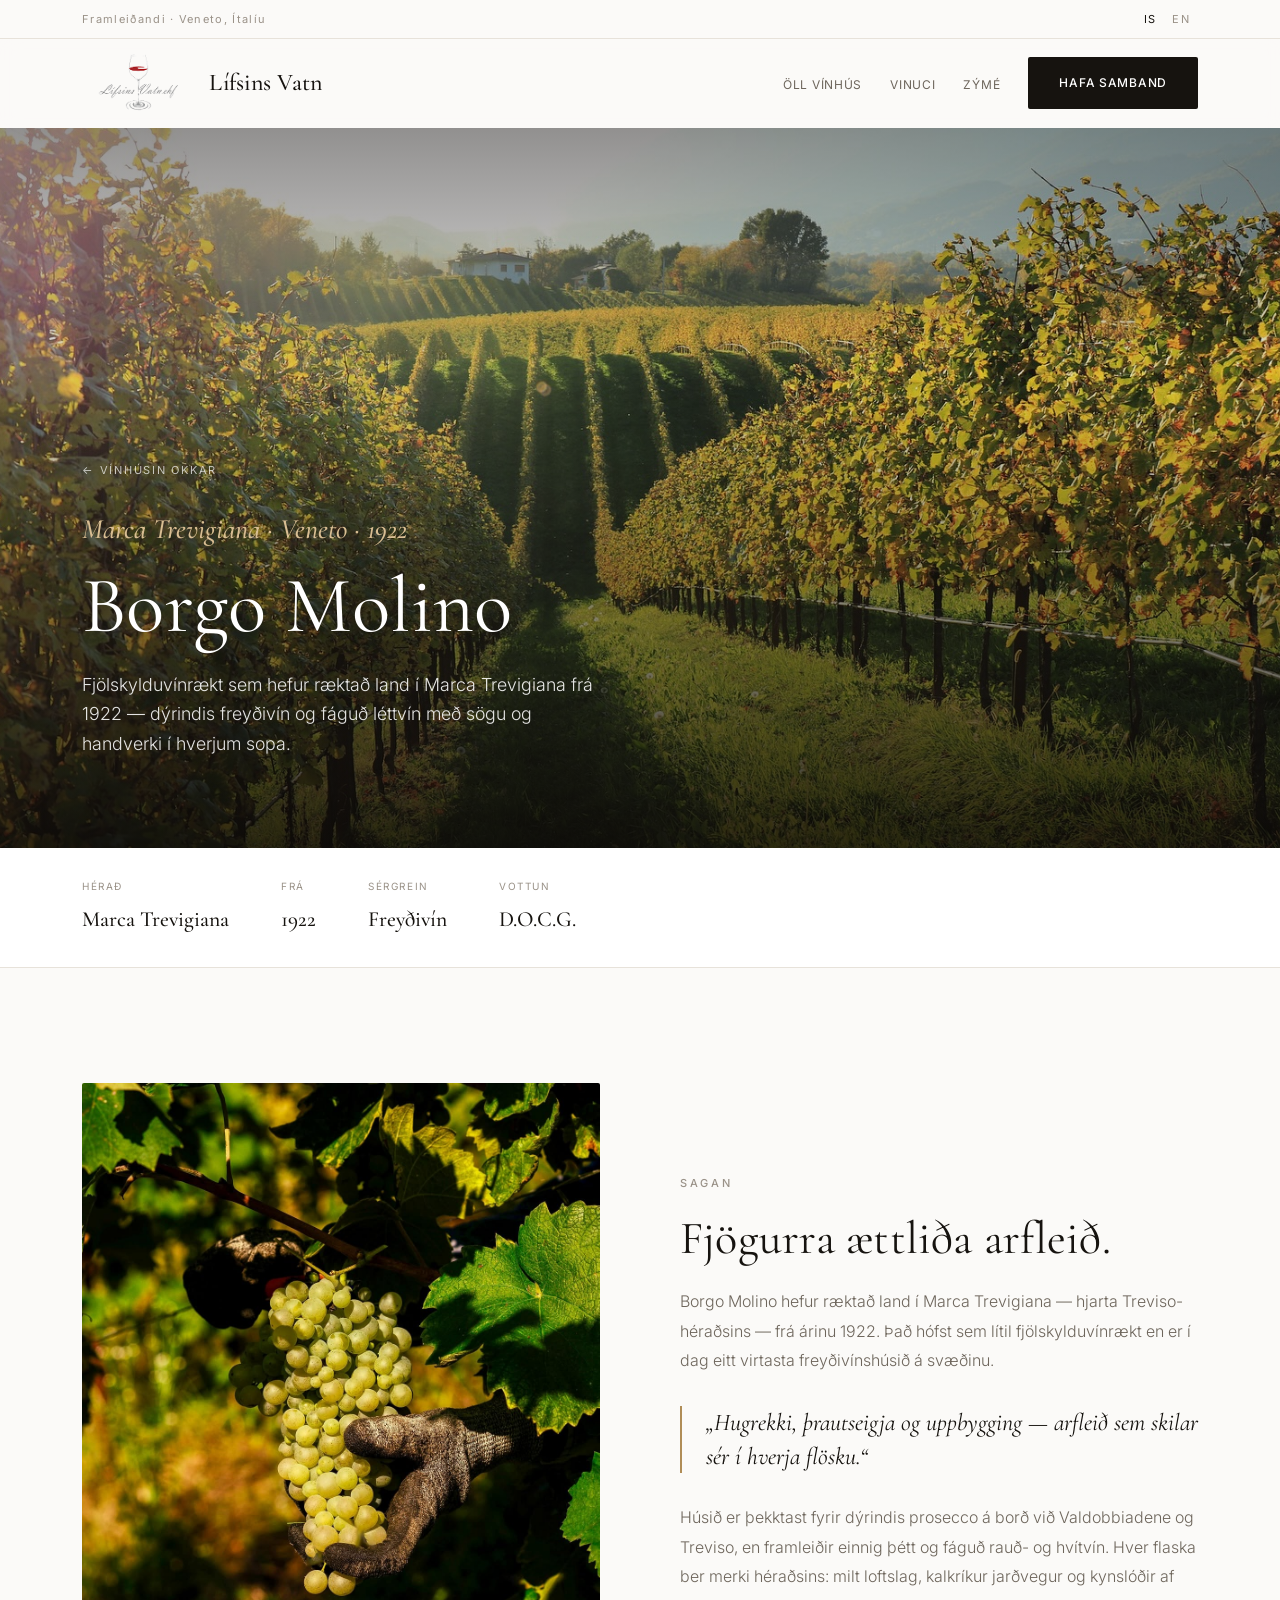
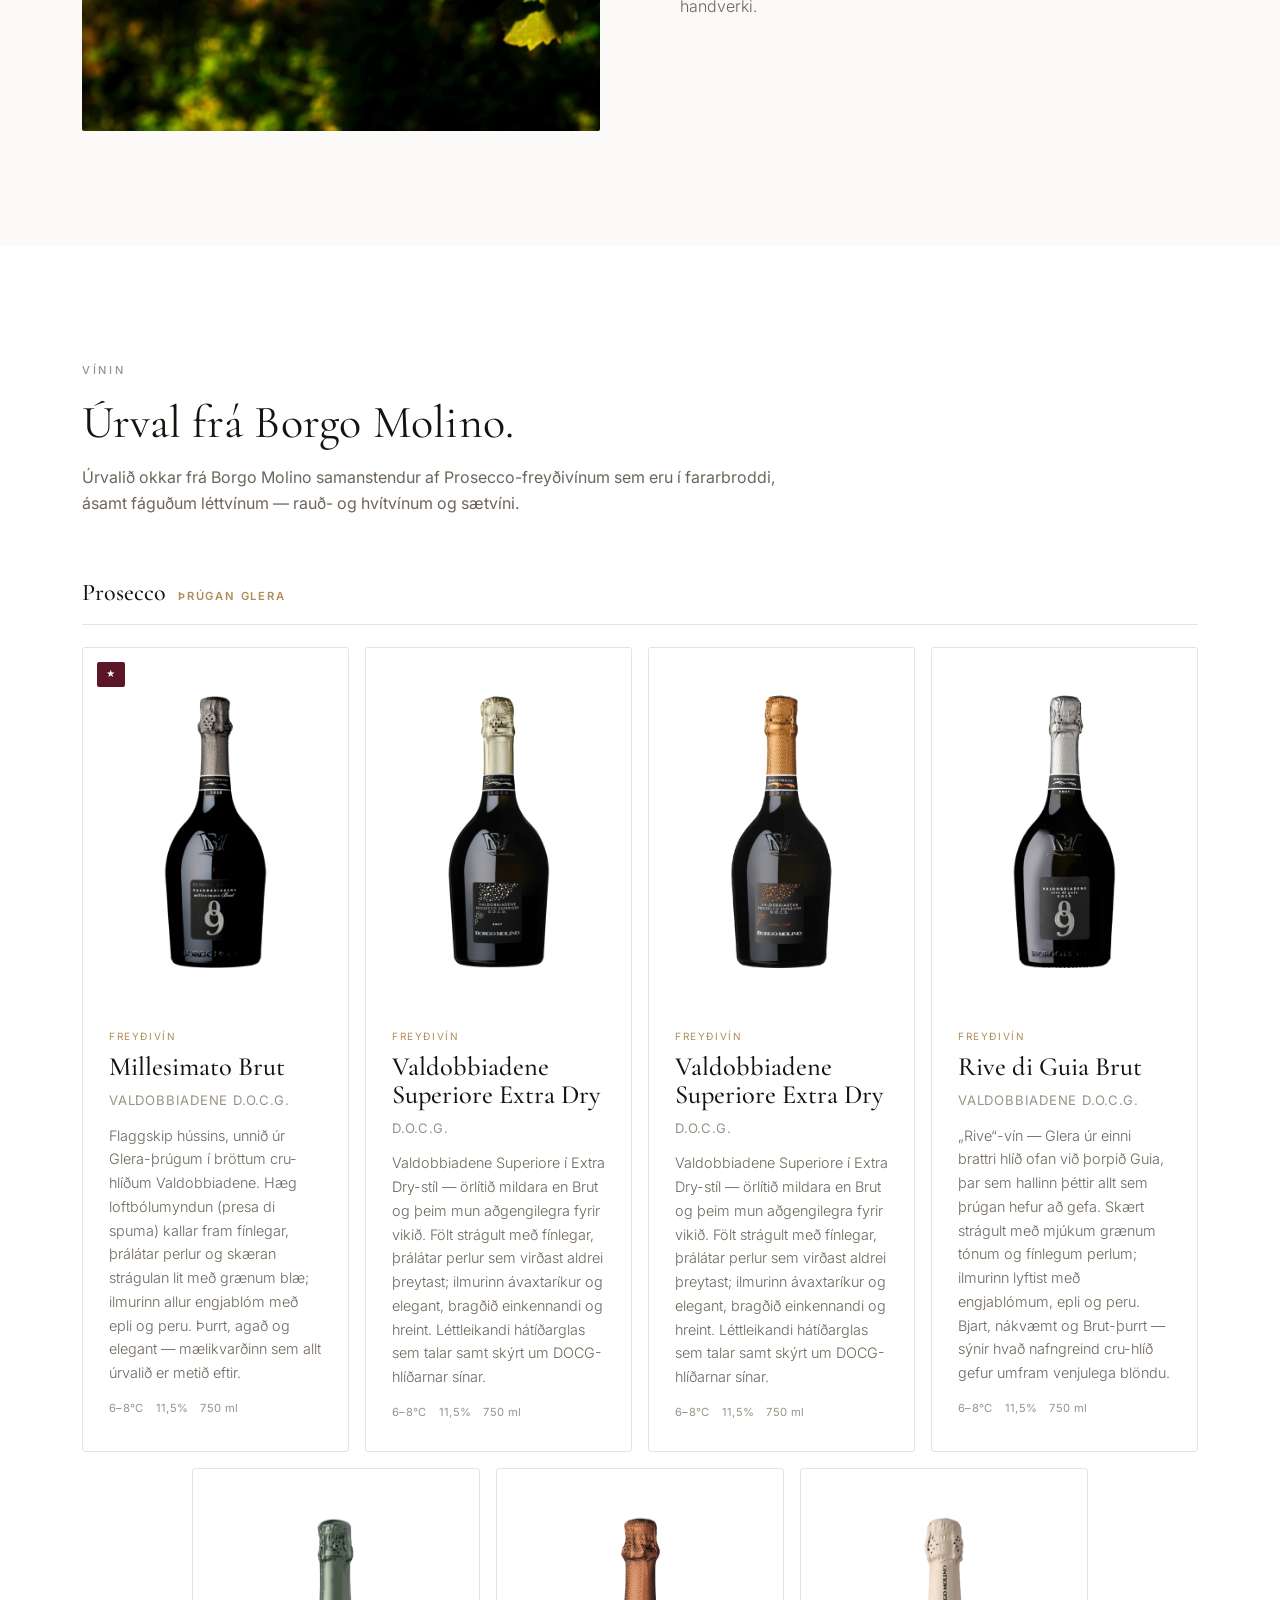
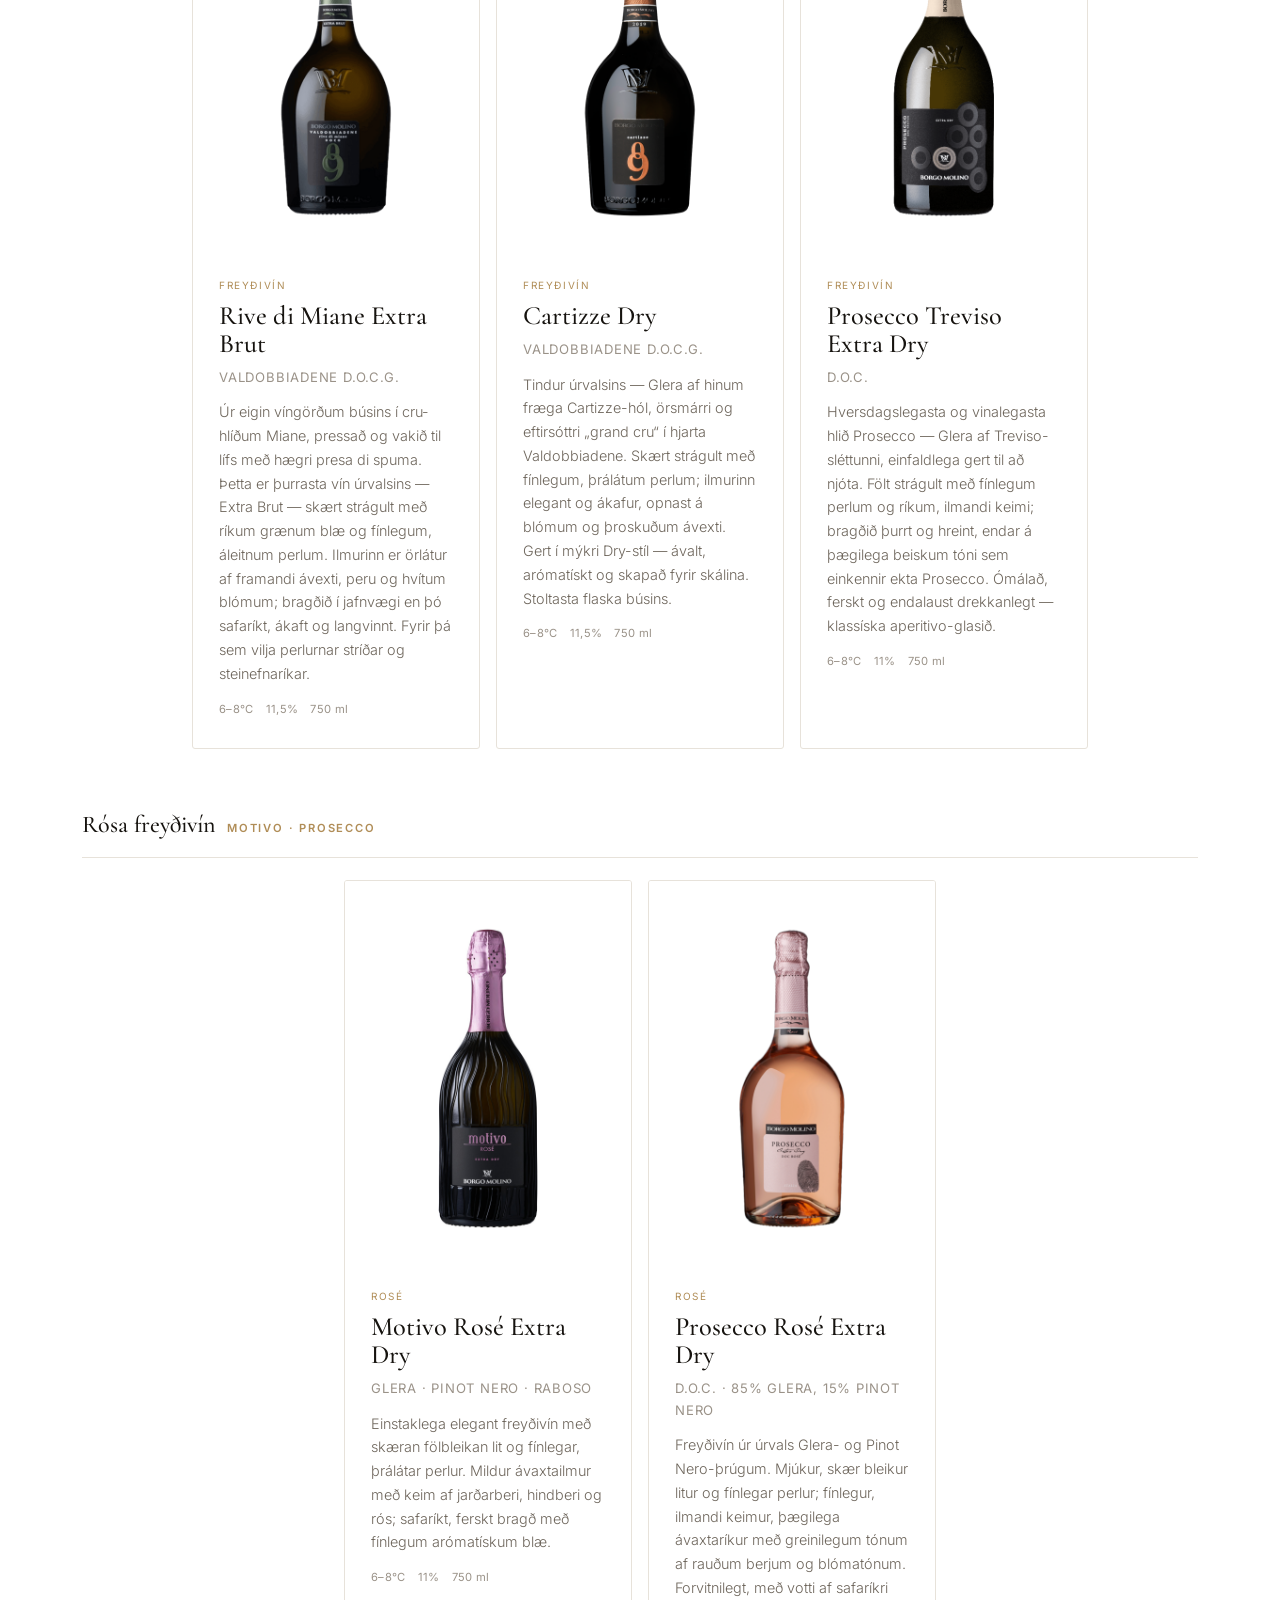
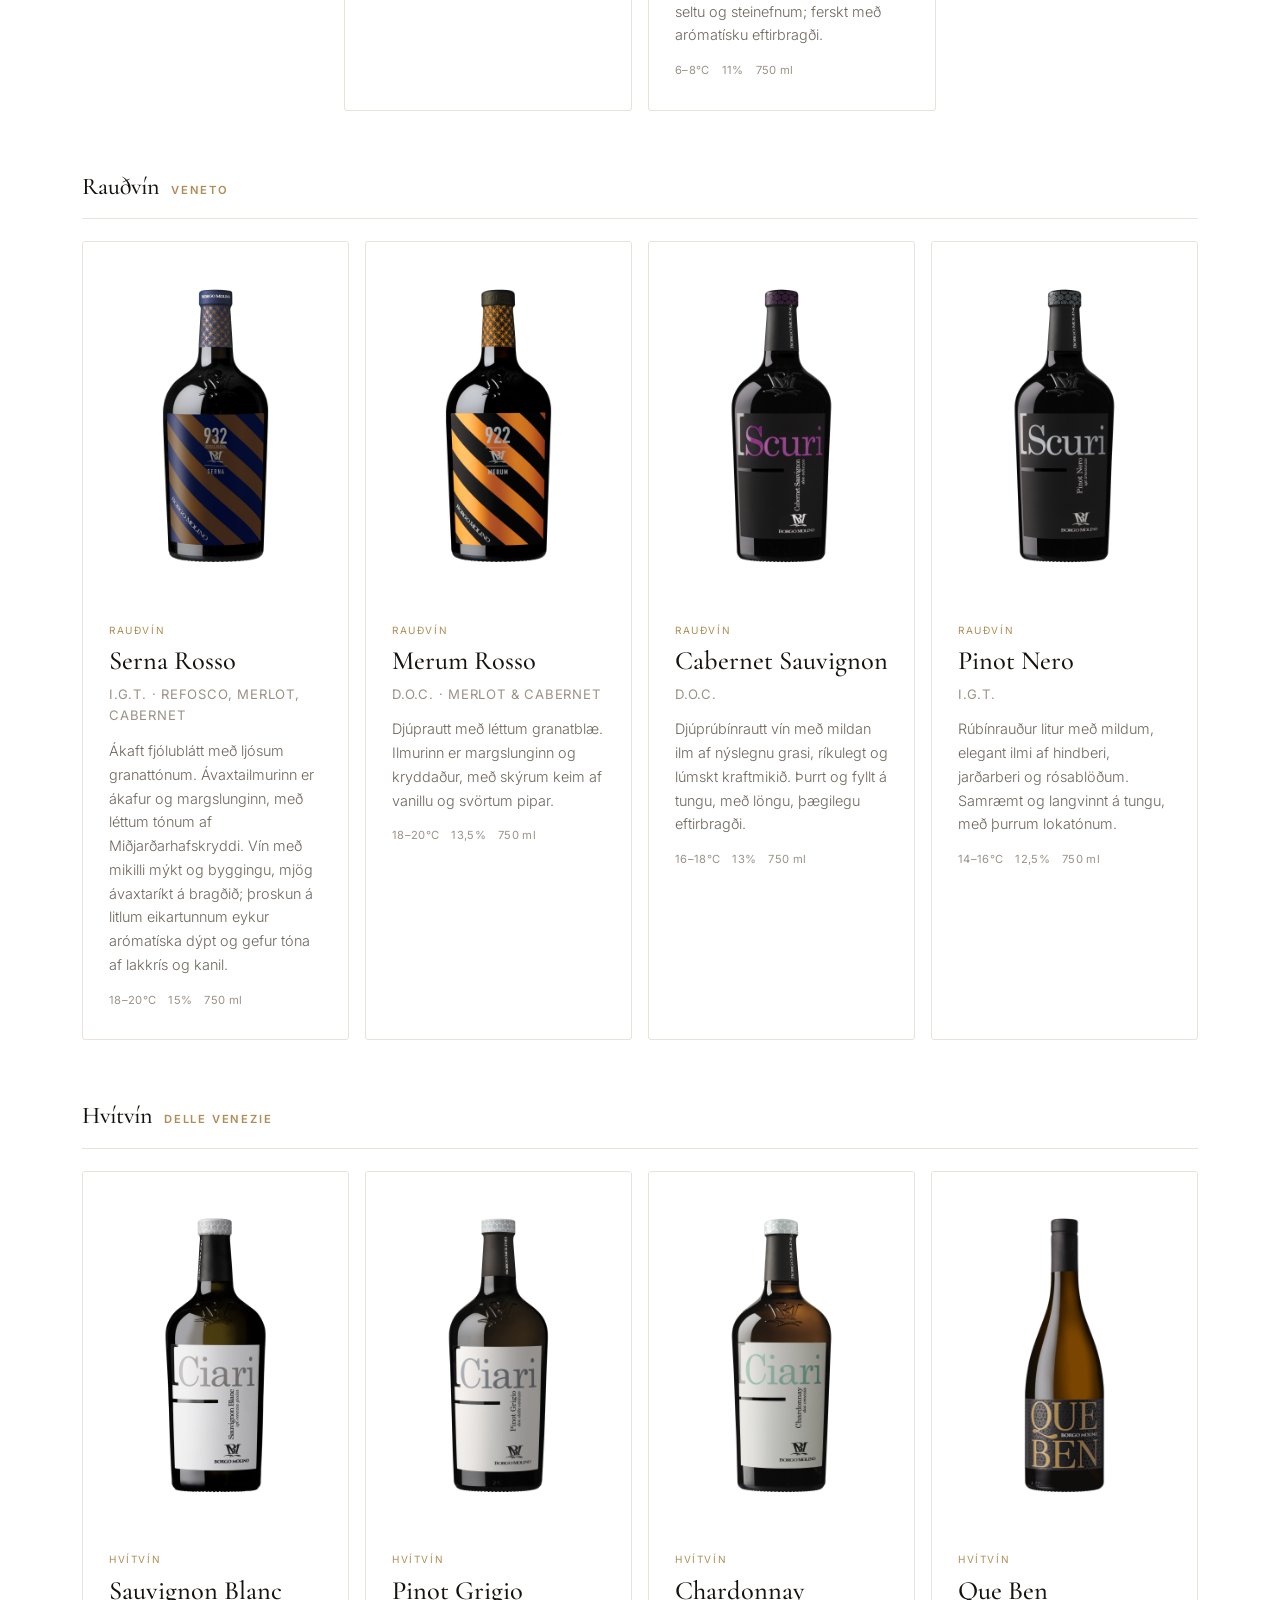
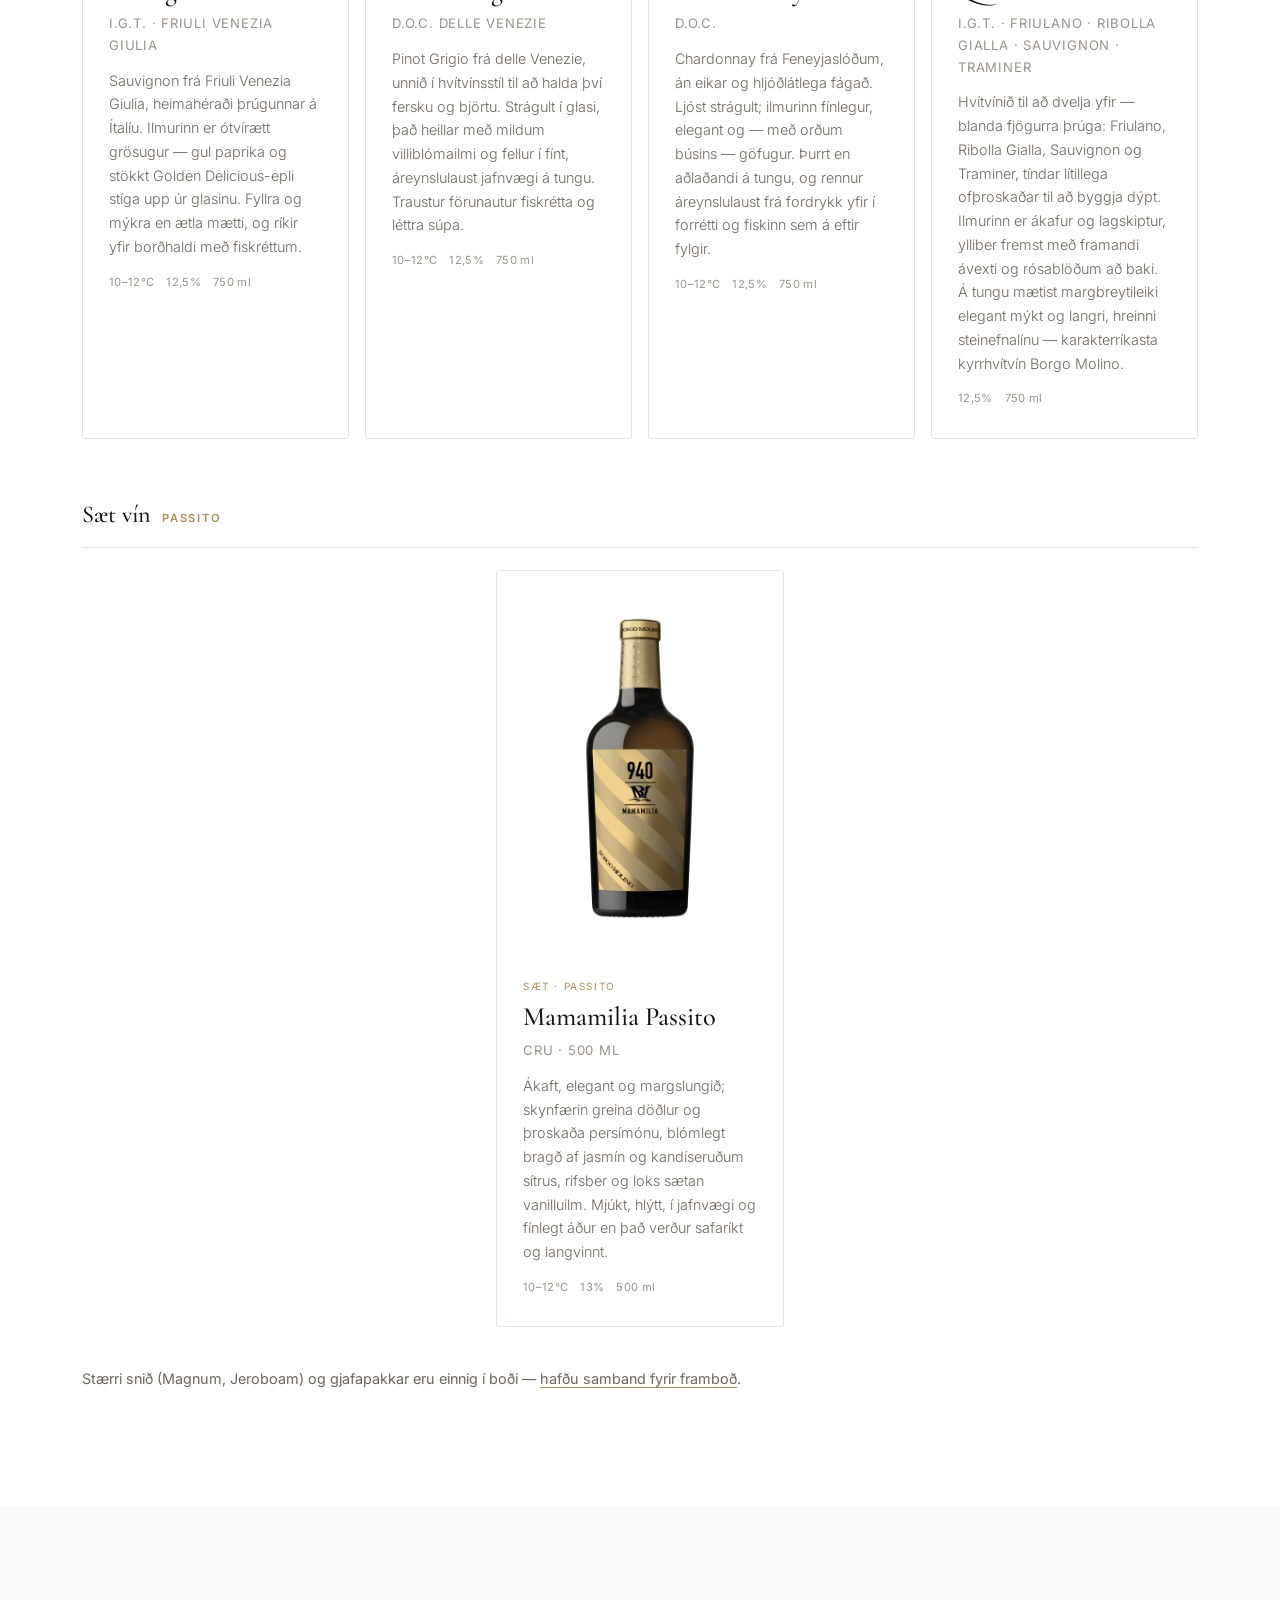
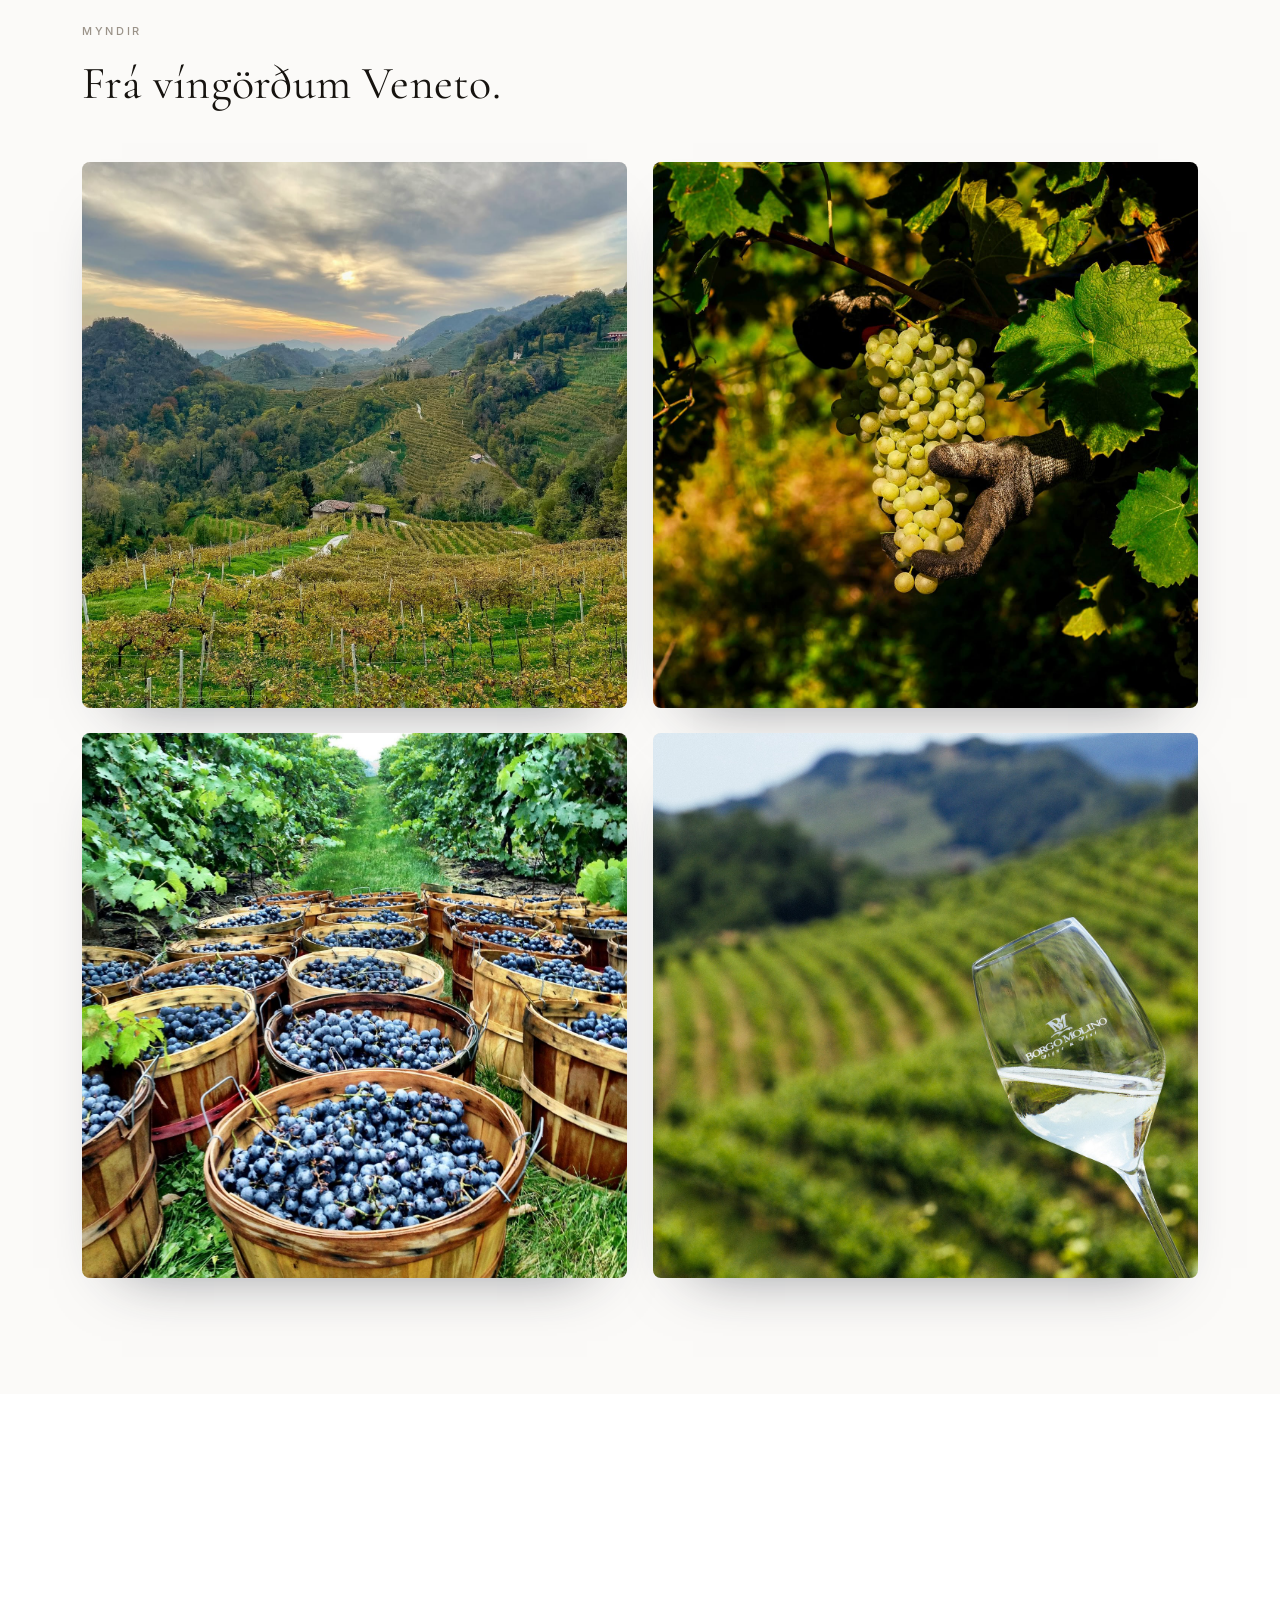
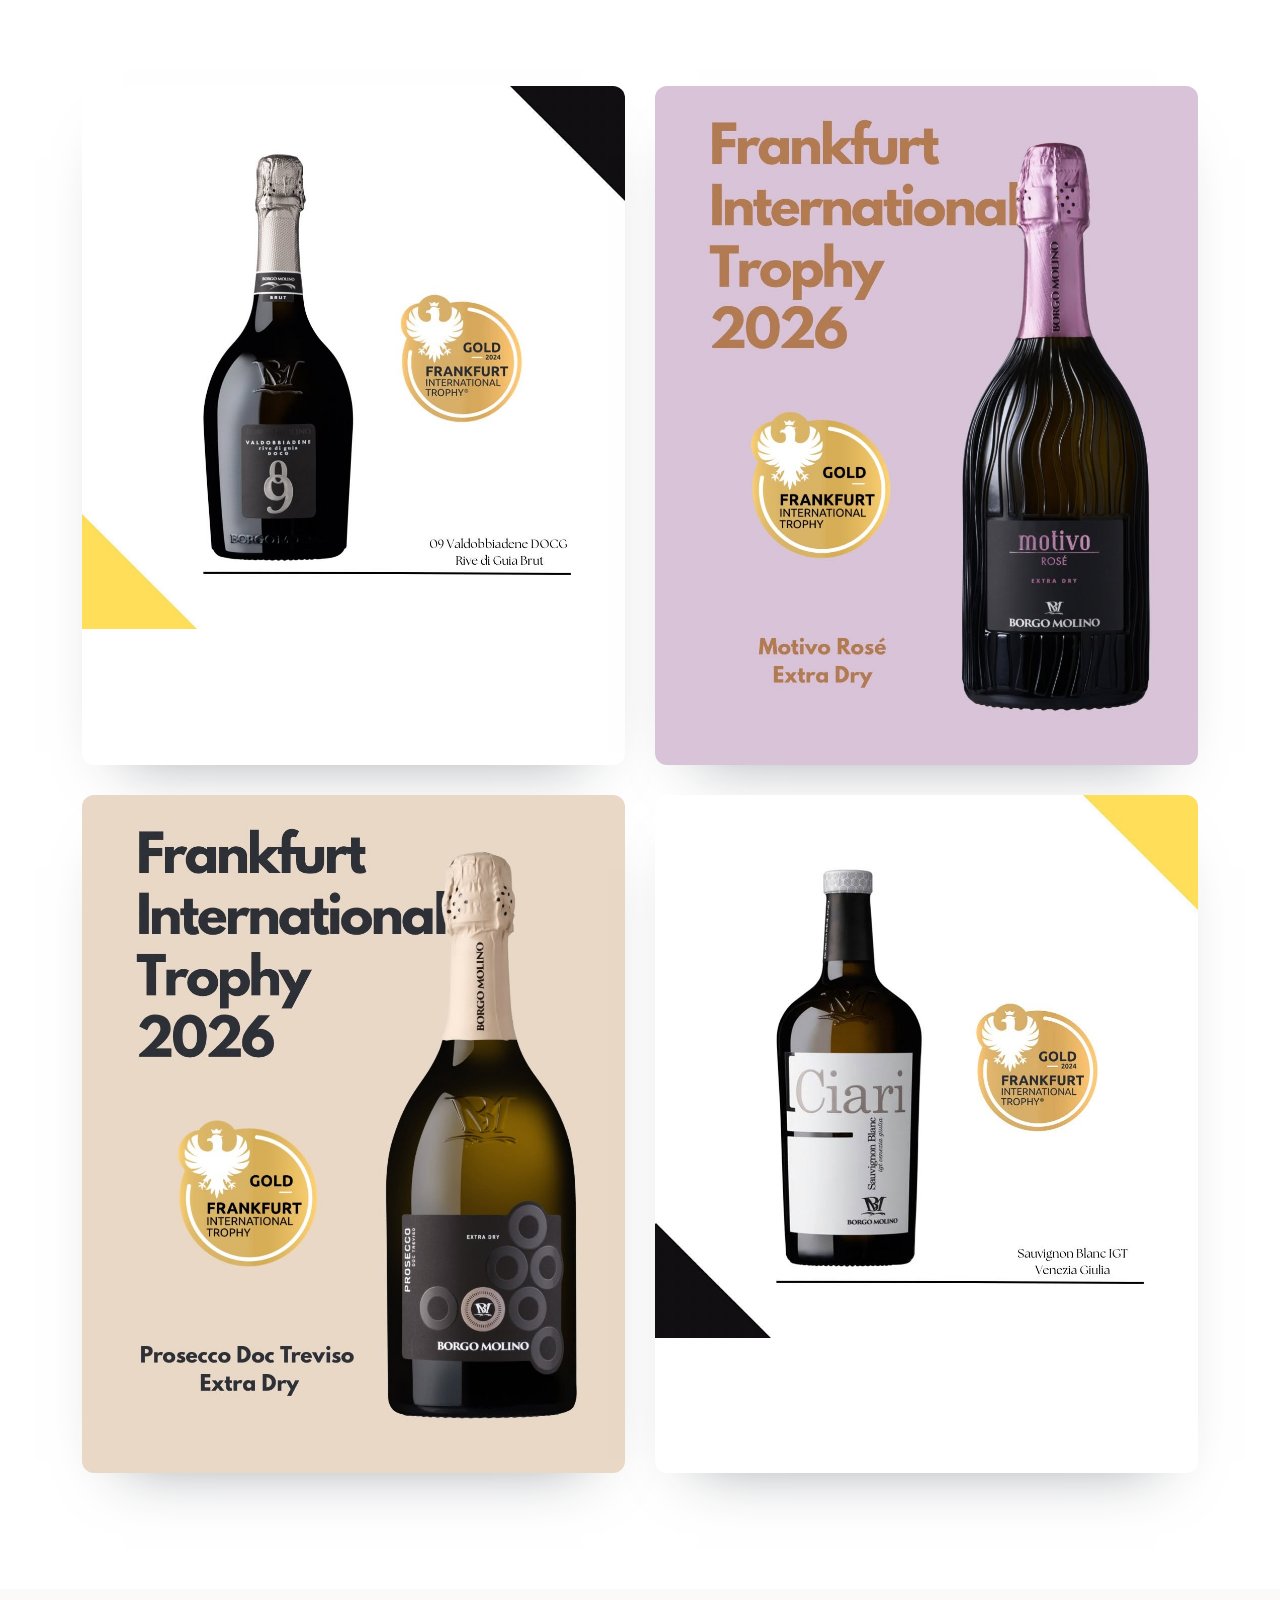
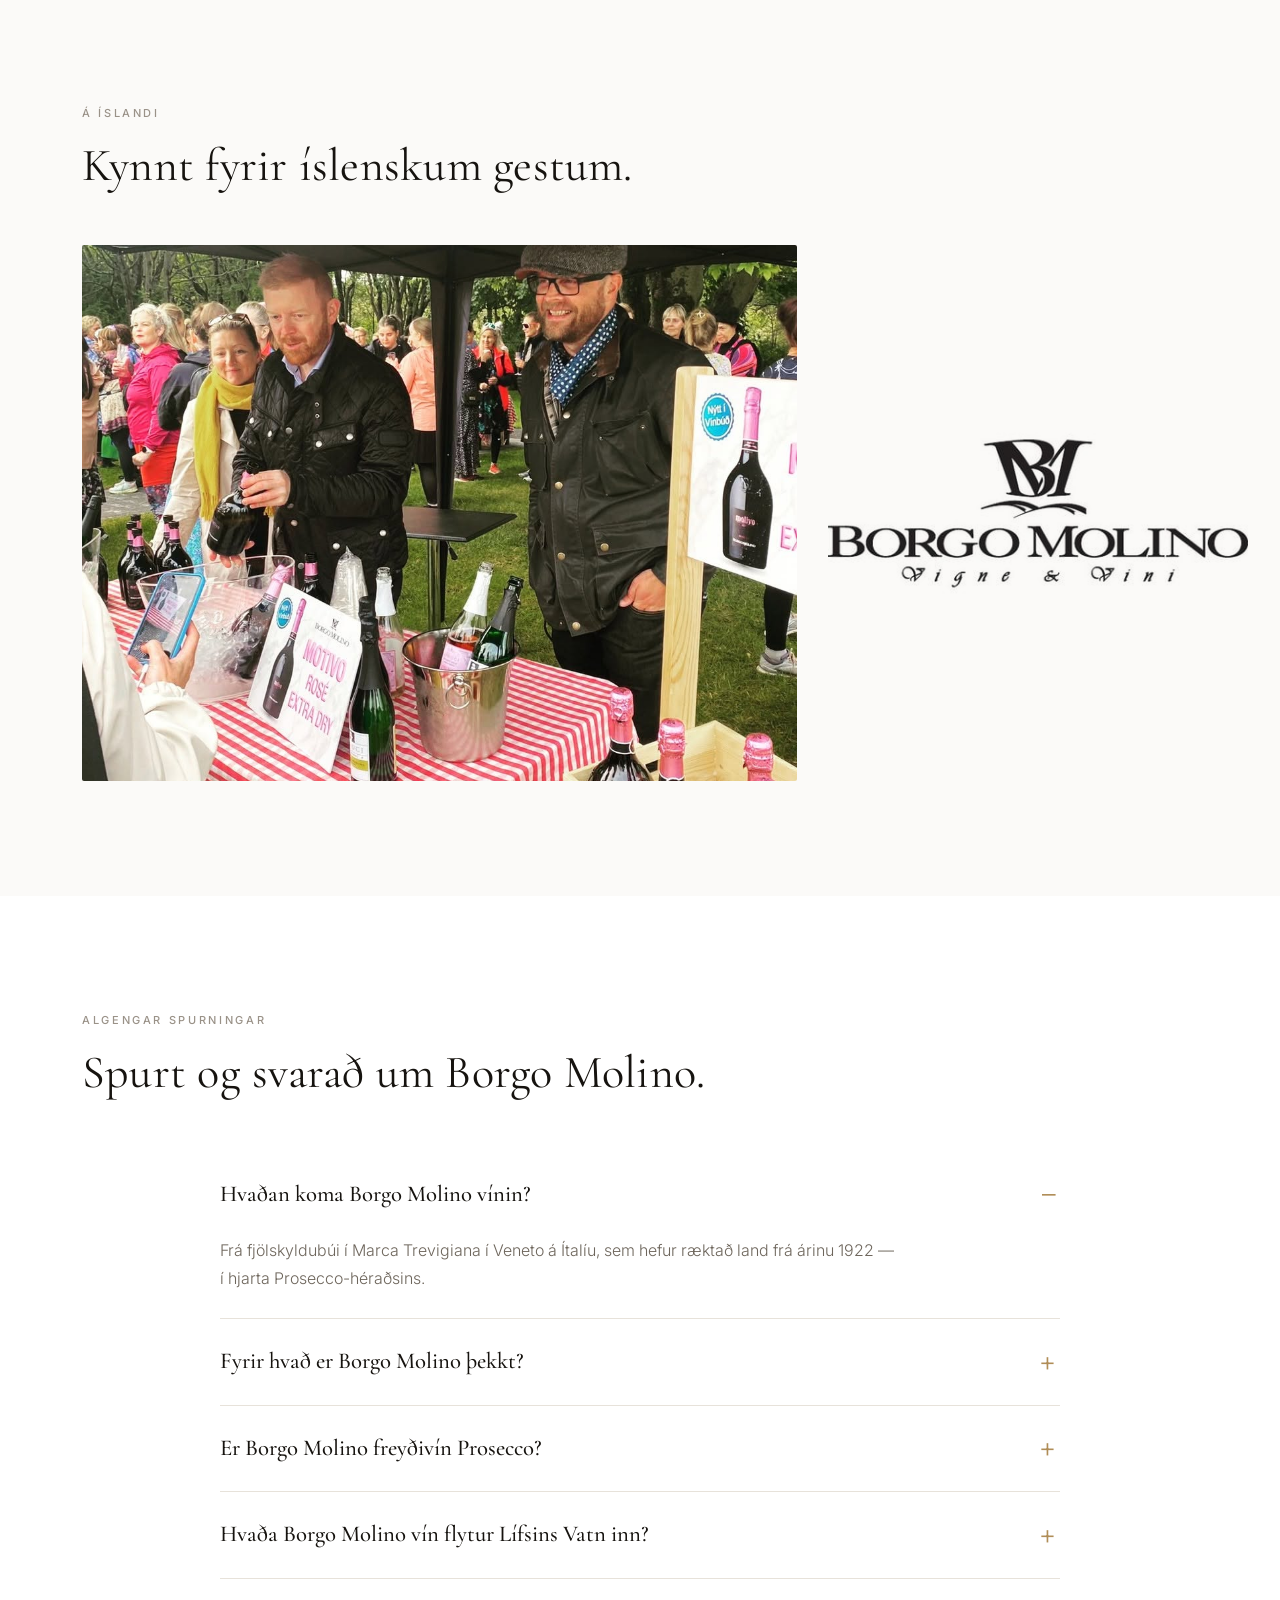
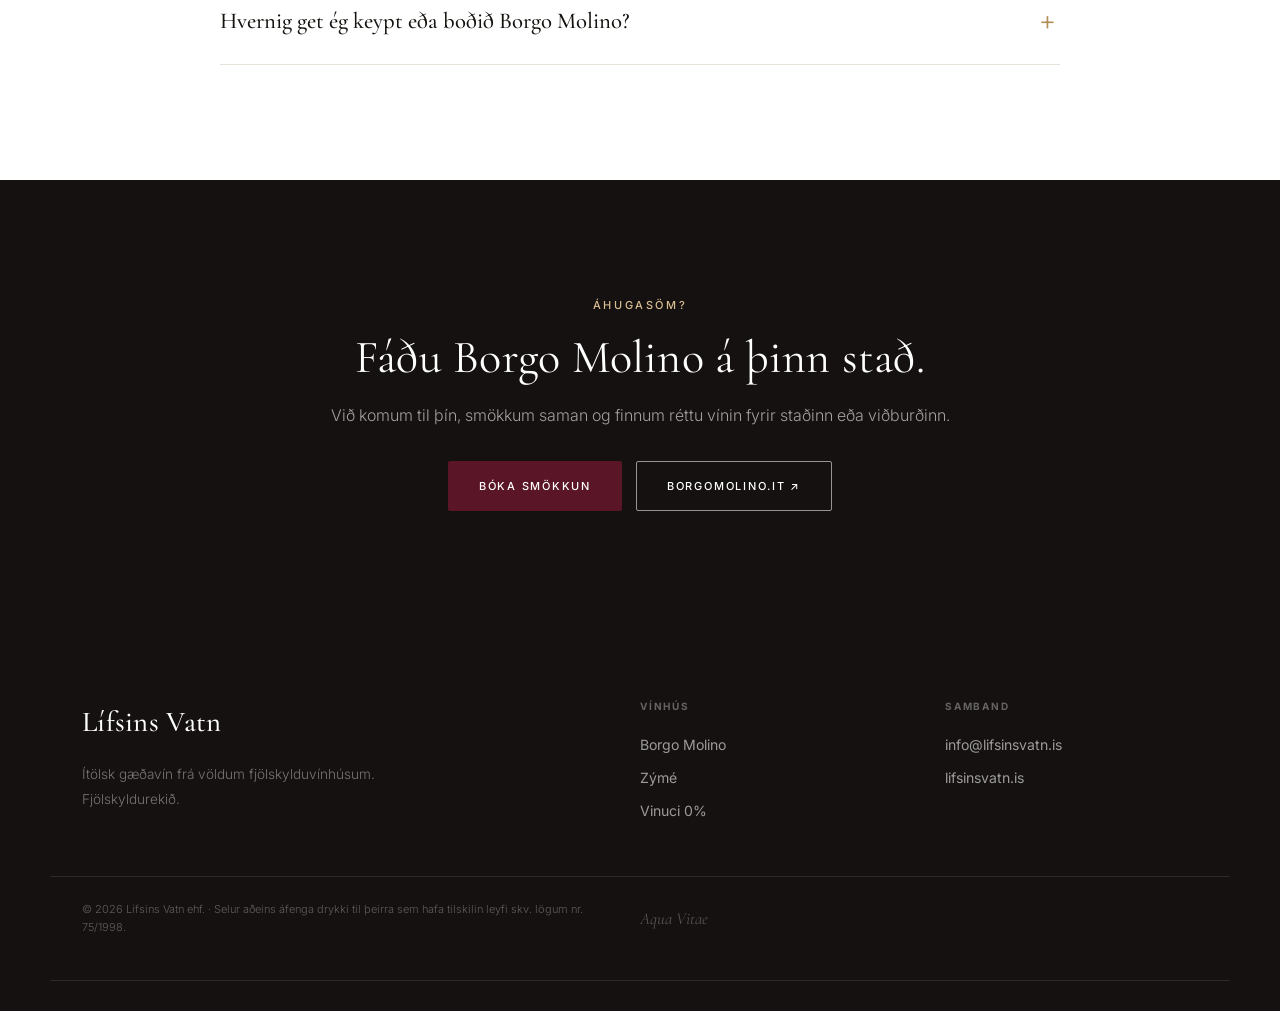
==== commit 5ad219e4: "Copy edits from boss review: refine IS/EN text, drop 'einkainnflutt' tagline & Trusted-by band, remo" ====
--- a/borgo-molino.html
+++ b/borgo-molino.html
@@ -165,7 +165,7 @@
     <a href="index.html#producers" class="phero-back">← <span class="is-t">Vínhúsin okkar</span><span class="en-t">Our estates</span></a>
     <span class="phero-region">Marca Trevigiana · Veneto · 1922</span>
     <h1 class="h1">Borgo Molino</h1>
-    <p class="phero-lead"><span class="is-t">Fjölskyldubú sem hefur ræktað land í Marca Trevigiana frá 1922 — elegant freyðivín og fáguð kyrrvín með sögu og handverki í hverjum sopa.</span><span class="en-t">A family estate working the land of Marca Trevigiana since 1922 — elegant sparkling wines and refined still wines, with history and craft in every sip.</span></p>
+    <p class="phero-lead"><span class="is-t">Fjölskylduvínrækt sem hefur ræktað land í Marca Trevigiana frá 1922 — dýrindis freyðivín og fáguð léttvín með sögu og handverki í hverjum sopa.</span><span class="en-t">A family winery that has worked the land of Marca Trevigiana since 1922 — exquisite sparkling wines and refined still wines, with history and craft in every sip.</span></p>
   </div>
 </header>
 
@@ -184,10 +184,10 @@
     <div class="story-media reveal"><img src="Borgo%20Molino/collecting_veneto.jpg" alt="Handtínsla vínberja í víngörðum Borgo Molino í Veneto"></div>
     <div class="story-body reveal">
       <span class="eyebrow"><span class="is-t">Sagan</span><span class="en-t">The story</span></span>
-      <h2 class="h2"><span class="is-t">Fjögur ættliða arfleifð.</span><span class="en-t">Four generations of inheritance.</span></h2>
-      <p><span class="is-t">Borgo Molino hefur ræktað land í Marca Trevigiana — hjarta Prosecco-héraðsins — frá árinu 1922. Það sem hófst sem lítið fjölskyldubú er í dag eitt virtasta freyðivínshús svæðisins.</span><span class="en-t">Borgo Molino has farmed the land of Marca Trevigiana — the heart of Prosecco country — since 1922. What began as a small family holding is today one of the region's most respected sparkling-wine houses.</span></p>
-      <div class="story-quote"><span class="is-t">„Hugrekki, þrautseigja og uppbygging — arfleifð sem skilar sér í hverja flösku.“</span><span class="en-t">"Courage, persistence and structure — an inheritance carried into every bottle."</span></div>
-      <p><span class="is-t">Húsið er þekktast fyrir elegant Valdobbiadene- og Treviso-freyðivín, en framleiðir einnig þétt og fáguð rauð- og hvítvín. Hver flaska ber merki héraðsins: mildt loftslag, kalkríkur jarðvegur og kynslóðir af handverki.</span><span class="en-t">The house is best known for its elegant Valdobbiadene and Treviso sparkling wines, but also produces structured, refined reds and whites. Every bottle carries the mark of its region: a gentle climate, calcareous soils, and generations of craft.</span></p>
+      <h2 class="h2"><span class="is-t">Fjögurra ættliða arfleið.</span><span class="en-t">Four generations of heritage.</span></h2>
+      <p><span class="is-t">Borgo Molino hefur ræktað land í Marca Trevigiana — hjarta Treviso-héraðsins — frá árinu 1922. Það hófst sem lítil fjölskylduvínrækt en er í dag eitt virtasta freyðivínshúsið á svæðinu.</span><span class="en-t">Borgo Molino has farmed the land of Marca Trevigiana — the heart of the Treviso region — since 1922. It began as a small family winery and is today one of the region's most respected sparkling-wine houses.</span></p>
+      <div class="story-quote"><span class="is-t">„Hugrekki, þrautseigja og uppbygging — arfleið sem skilar sér í hverja flösku.“</span><span class="en-t">"Courage, persistence and structure — an inheritance carried into every bottle."</span></div>
+      <p><span class="is-t">Húsið er þekktast fyrir dýrindis prosecco á borð við Valdobbiadene og Treviso, en framleiðir einnig þétt og fáguð rauð- og hvítvín. Hver flaska ber merki héraðsins: milt loftslag, kalkríkur jarðvegur og kynslóðir af handverki.</span><span class="en-t">The house is best known for its exquisite Prosecco — the likes of Valdobbiadene and Treviso — but also produces structured, refined reds and whites. Every bottle carries the mark of its region: a gentle climate, calcareous soils, and generations of craft.</span></p>
     </div>
   </div>
 </section>
@@ -198,10 +198,10 @@
     <div class="sec-head reveal">
       <span class="eyebrow"><span class="is-t">Vínin</span><span class="en-t">The wines</span></span>
       <h2 class="h2"><span class="is-t">Úrval frá Borgo Molino.</span><span class="en-t">A selection from Borgo Molino.</span></h2>
-      <p class="muted"><span class="is-t">Úrvalið okkar frá Borgo Molino. Freyðivín í fararbroddi, ásamt fáguðum rauð-, hvít- og sætvínum.</span><span class="en-t">Our selection from Borgo Molino. Sparkling wines to the fore, alongside refined reds, whites and sweet wines.</span></p>
+      <p class="muted"><span class="is-t">Úrvalið okkar frá Borgo Molino samanstendur af Prosecco-freyðivínum sem eru í fararbroddi, ásamt fáguðum léttvínum — rauð- og hvítvínum og sætvíni.</span><span class="en-t">Our selection from Borgo Molino is led by its Prosecco sparkling wines, alongside refined still reds and whites and a sweet wine.</span></p>
     </div>
     <div class="wine-group reveal">
-      <h3 class="wg-title"><span class="is-t">Freyðivín</span><span class="en-t">Sparkling</span> <small>Prosecco · Glera</small></h3>
+      <h3 class="wg-title"><span class="is-t">Prosecco</span><span class="en-t">Prosecco</span> <small><span class="is-t">þrúgan Glera</span><span class="en-t">the Glera grape</span></small></h3>
       <div class="wines-grid four" data-stagger>
       <article class="wine-card reveal">
         <div class="wine-shot bottle shot-light"><span class="wine-tag">★</span><img src="Borgo%20Molino/cat_millesimato-brut.png" alt="Borgo Molino 09 Millesimato Brut Valdobbiadene DOCG" loading="lazy"></div>
@@ -507,7 +507,7 @@
   <div class="wrap">
     <div>
       <div class="f-brand">Lífsins Vatn</div>
-      <p class="f-desc"><span class="is-t">Ítölsk gæðavín, einkainnflutt á Íslandi. Fjölskyldurekið.</span><span class="en-t">Italian fine wines, exclusively imported to Iceland. Family owned.</span></p>
+      <p class="f-desc"><span class="is-t">Ítölsk gæðavín frá völdum fjölskylduvínhúsum. Fjölskyldurekið.</span><span class="en-t">Italian fine wines from hand-picked family estates. Family owned.</span></p>
     </div>
     <div class="f-col">
       <h4><span class="is-t">Vínhús</span><span class="en-t">Estates</span></h4>
--- a/producer.css
+++ b/producer.css
@@ -168,8 +168,14 @@
   .wines-grid .wine-card{flex-basis:100%;max-width:420px}
   .gallery{grid-template-columns:1fr 1fr}
   .footer .wrap{grid-template-columns:1fr 1fr}
-  .nav-links{gap:16px}.nav-links .hide-sm{display:none}.nav-name{font-size:19px}.nav-logo img{height:50px}
+  .nav-links{gap:16px}.nav-links .hide-sm{display:none}.nav-name{font-size:18px}.nav-logo img{height:46px}
+  .nav .wrap{gap:12px;padding:0 16px;height:72px}
+  .nav-logo{gap:10px}
+  .nav-links .btn{padding:11px 15px;font-size:10px;letter-spacing:.08em;white-space:nowrap}
   .facts .wrap{gap:32px}
+}
+@media(max-width:360px){
+  .nav-name{display:none}
 }
 @media(prefers-reduced-motion:reduce){
   .reveal{opacity:1;transform:none;transition:none}
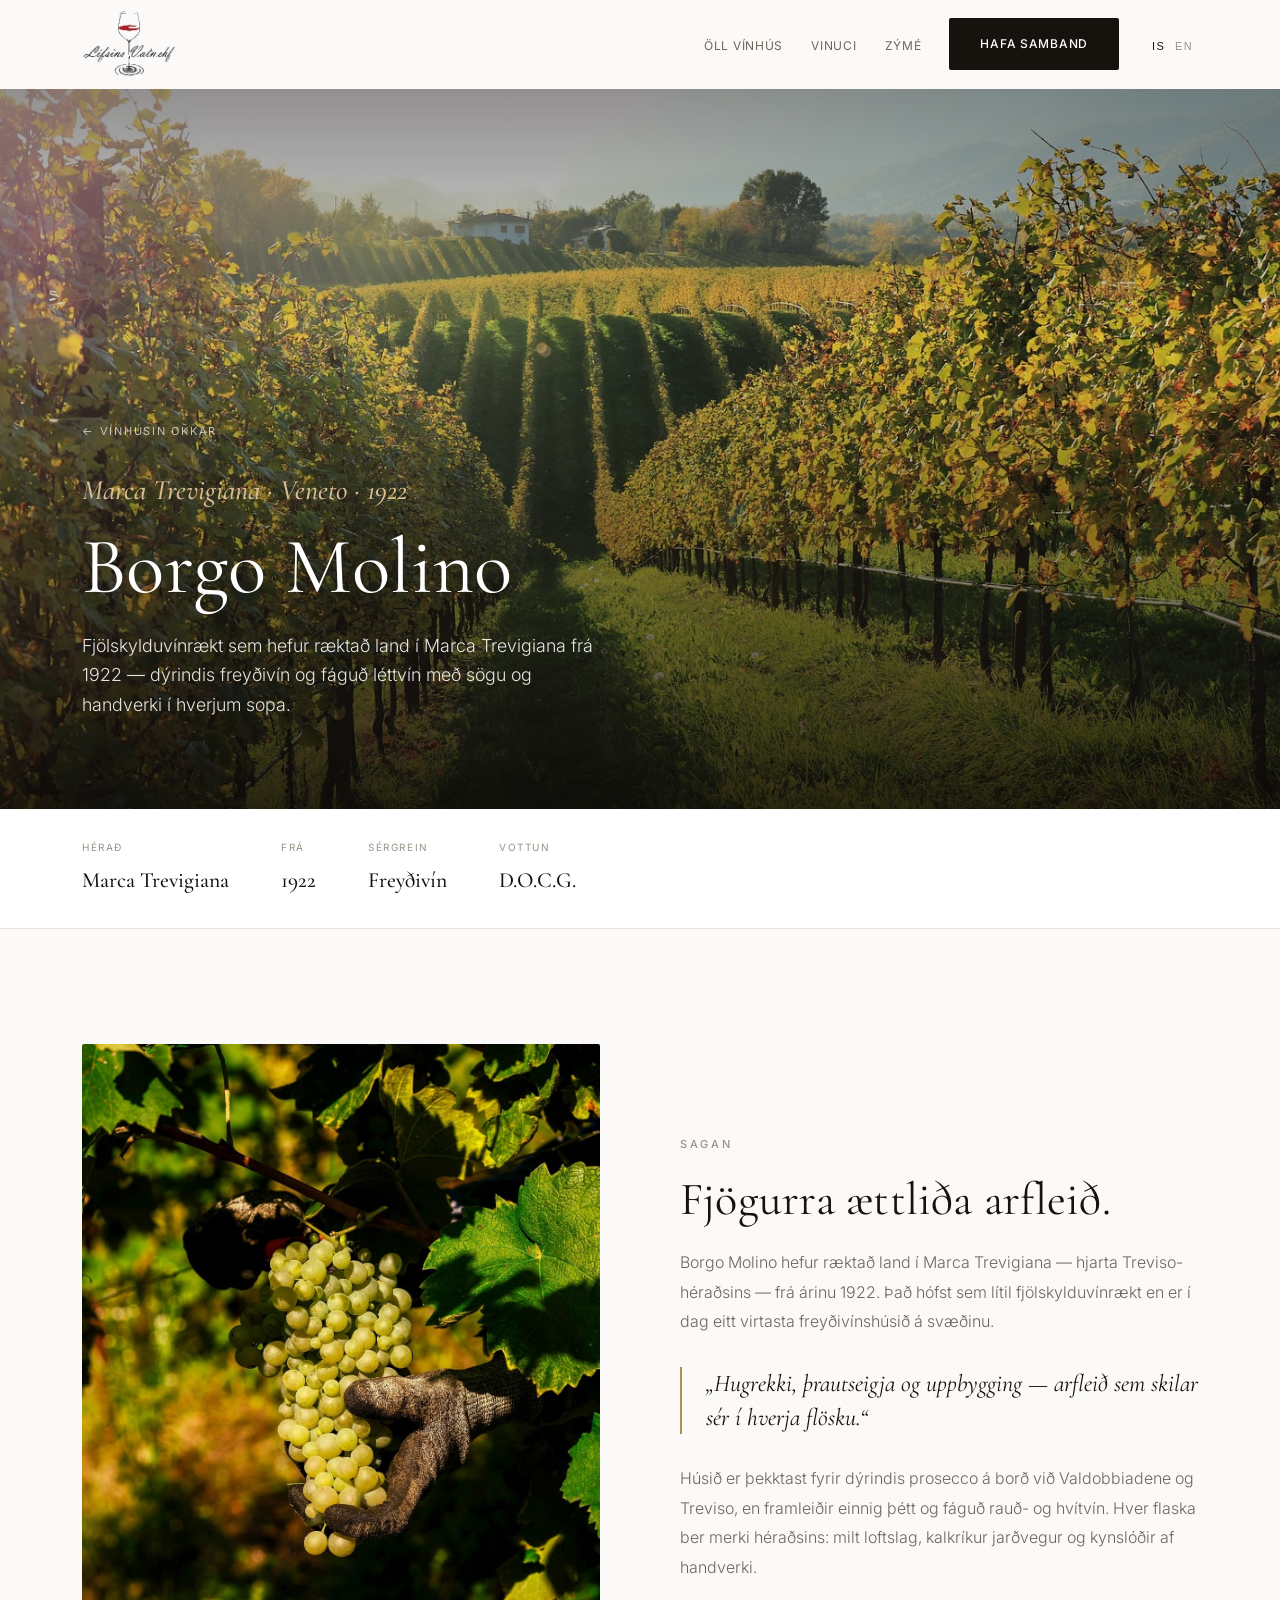
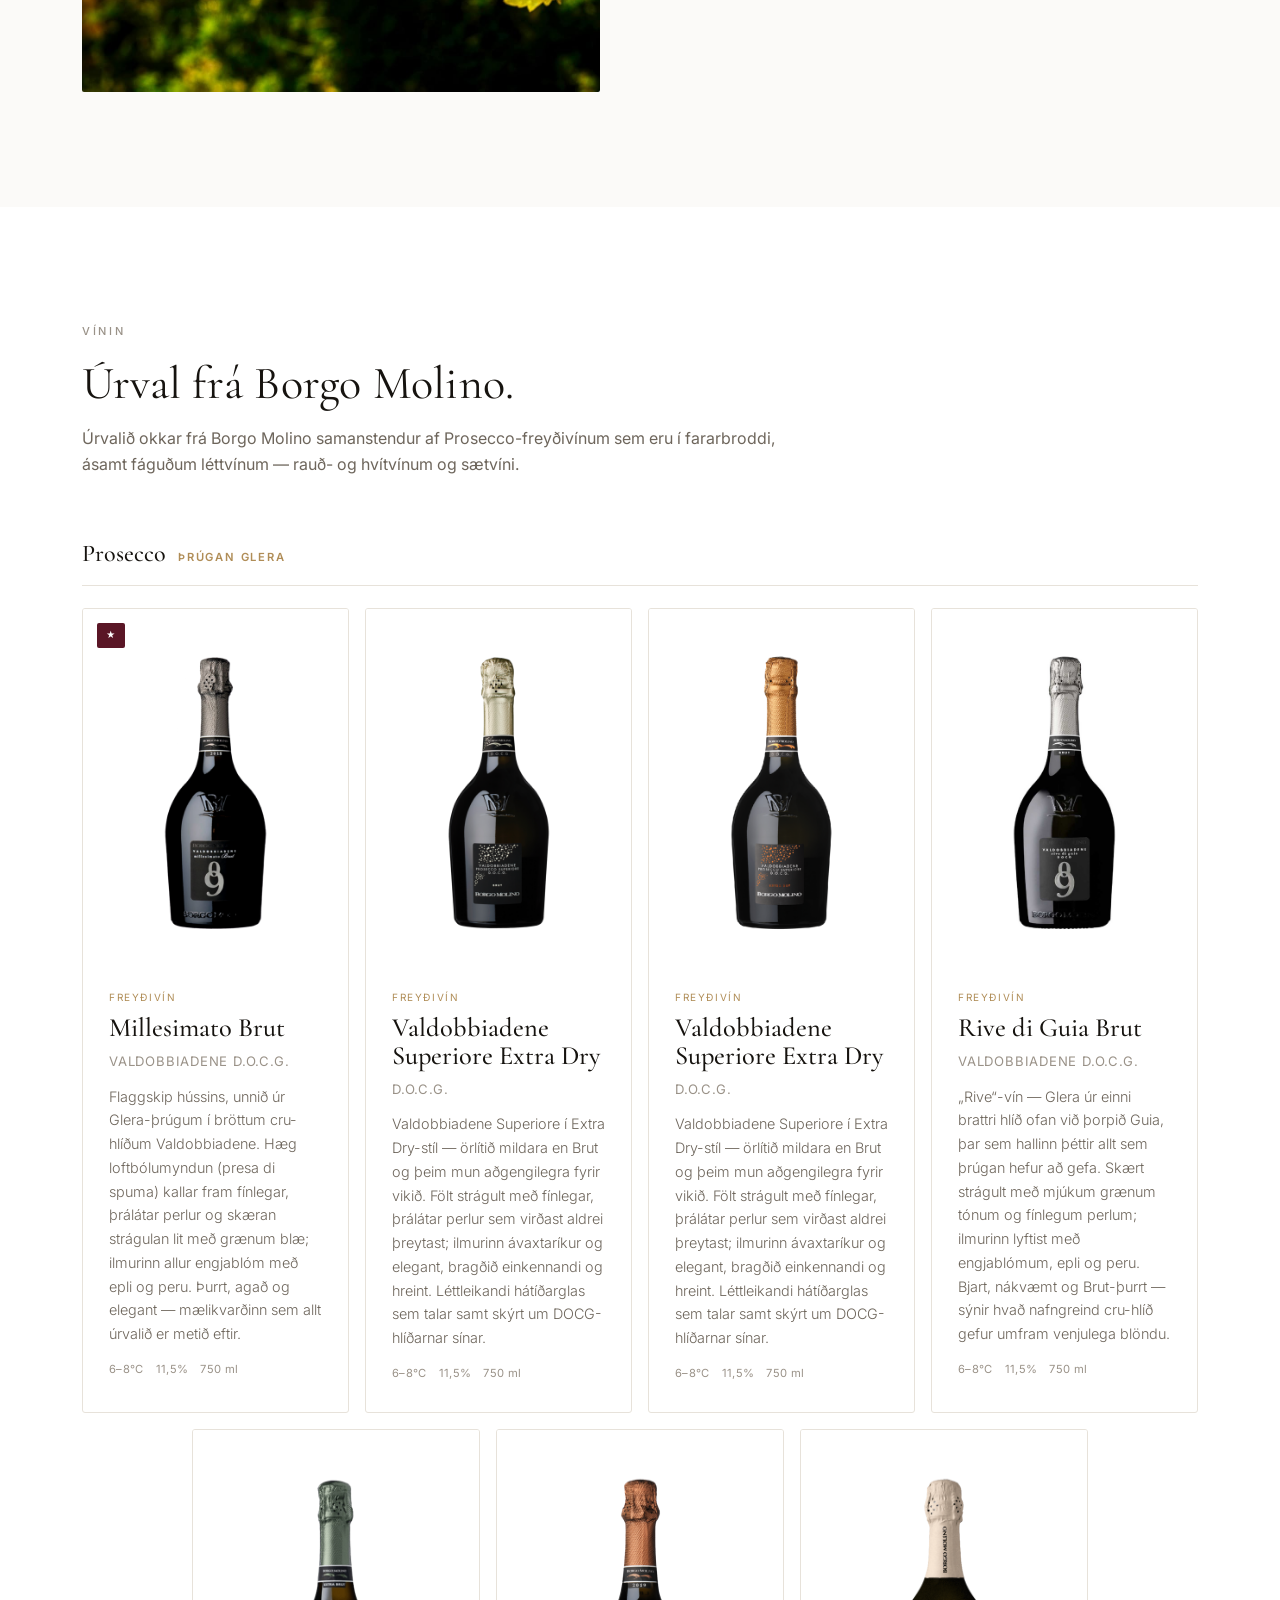
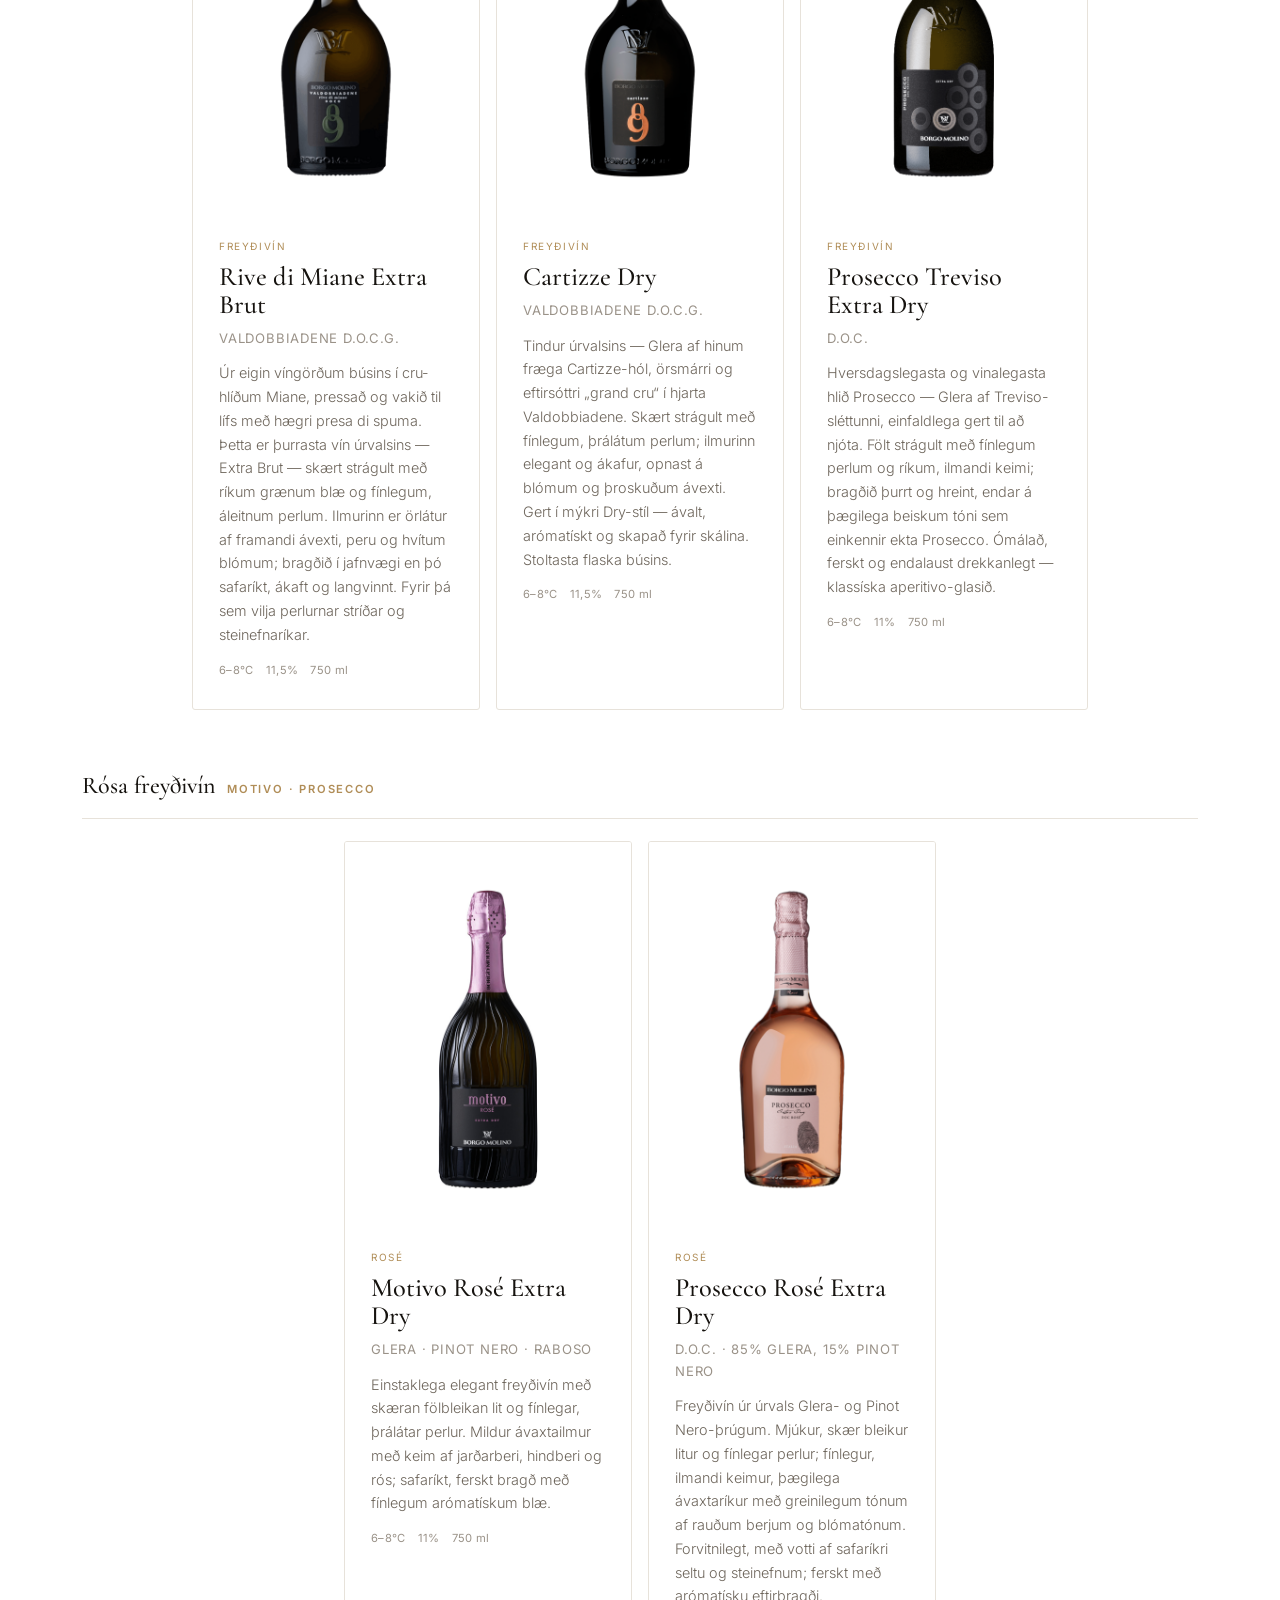
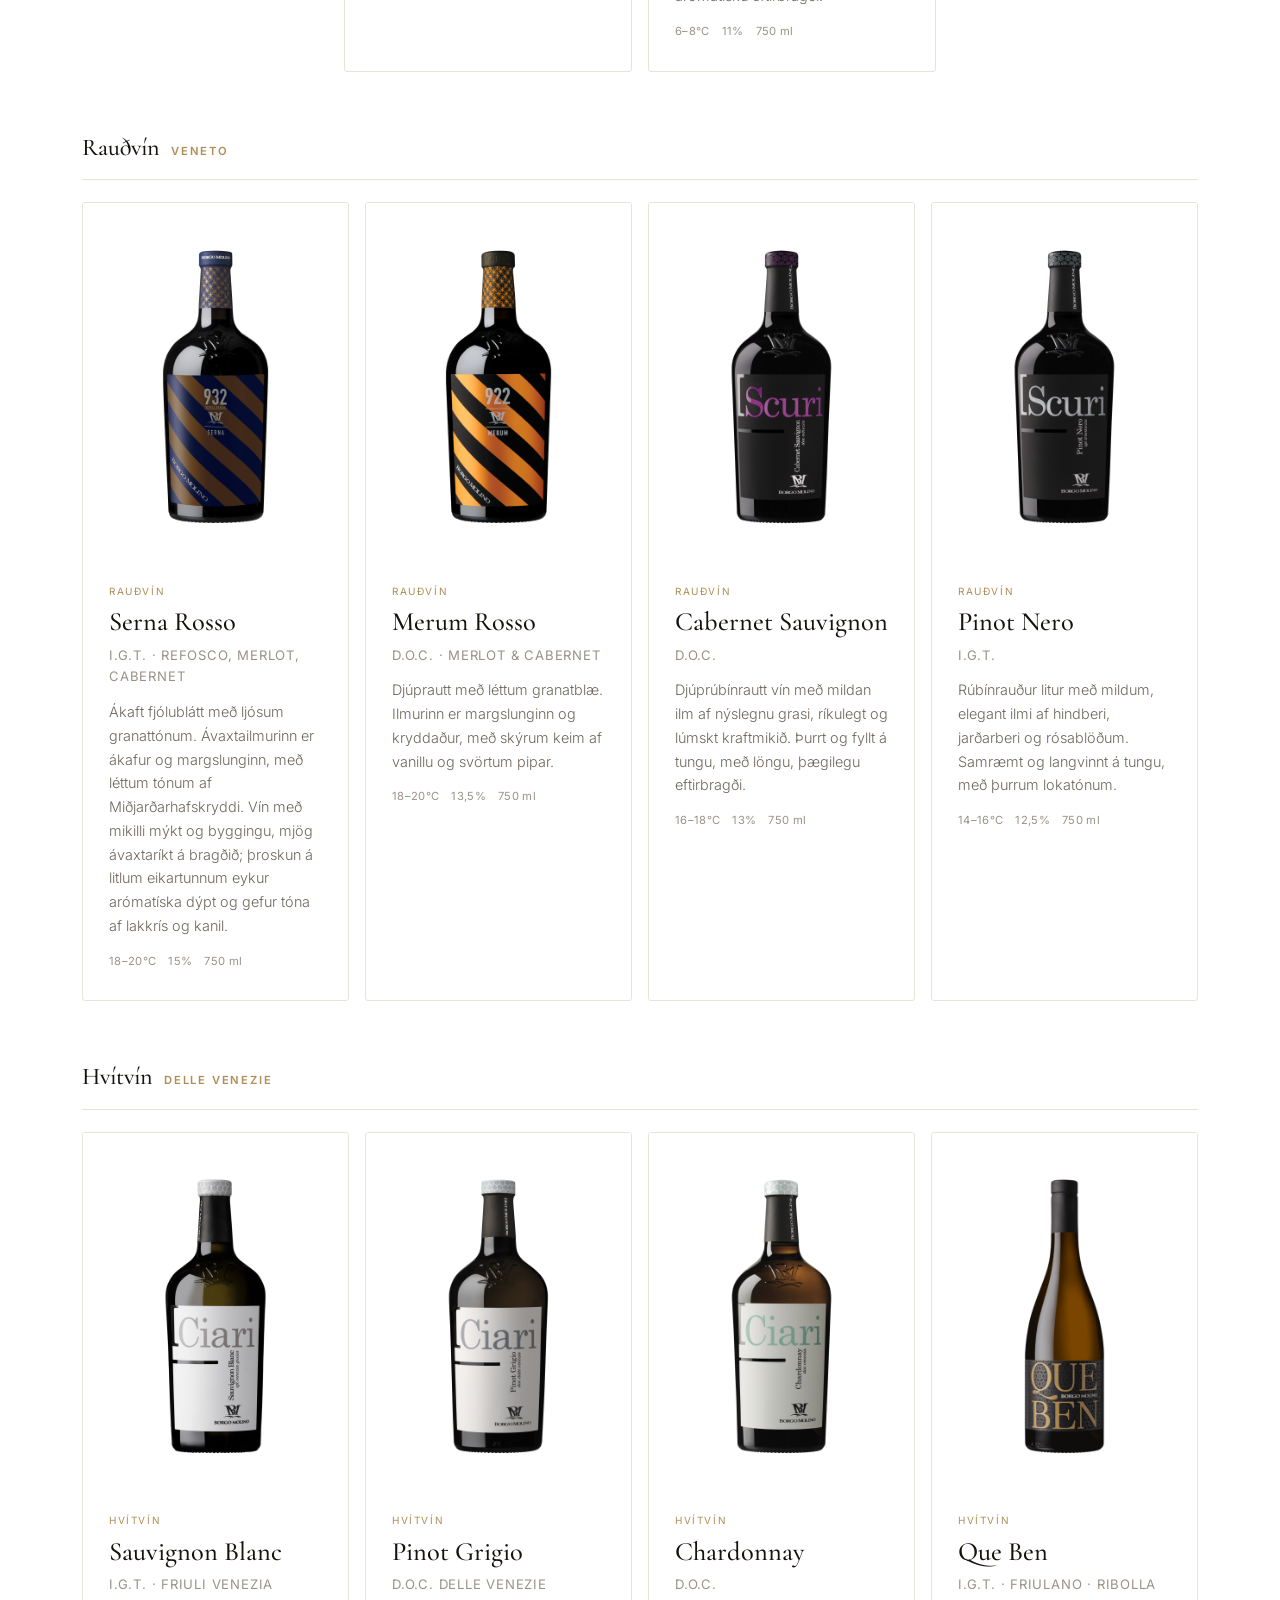
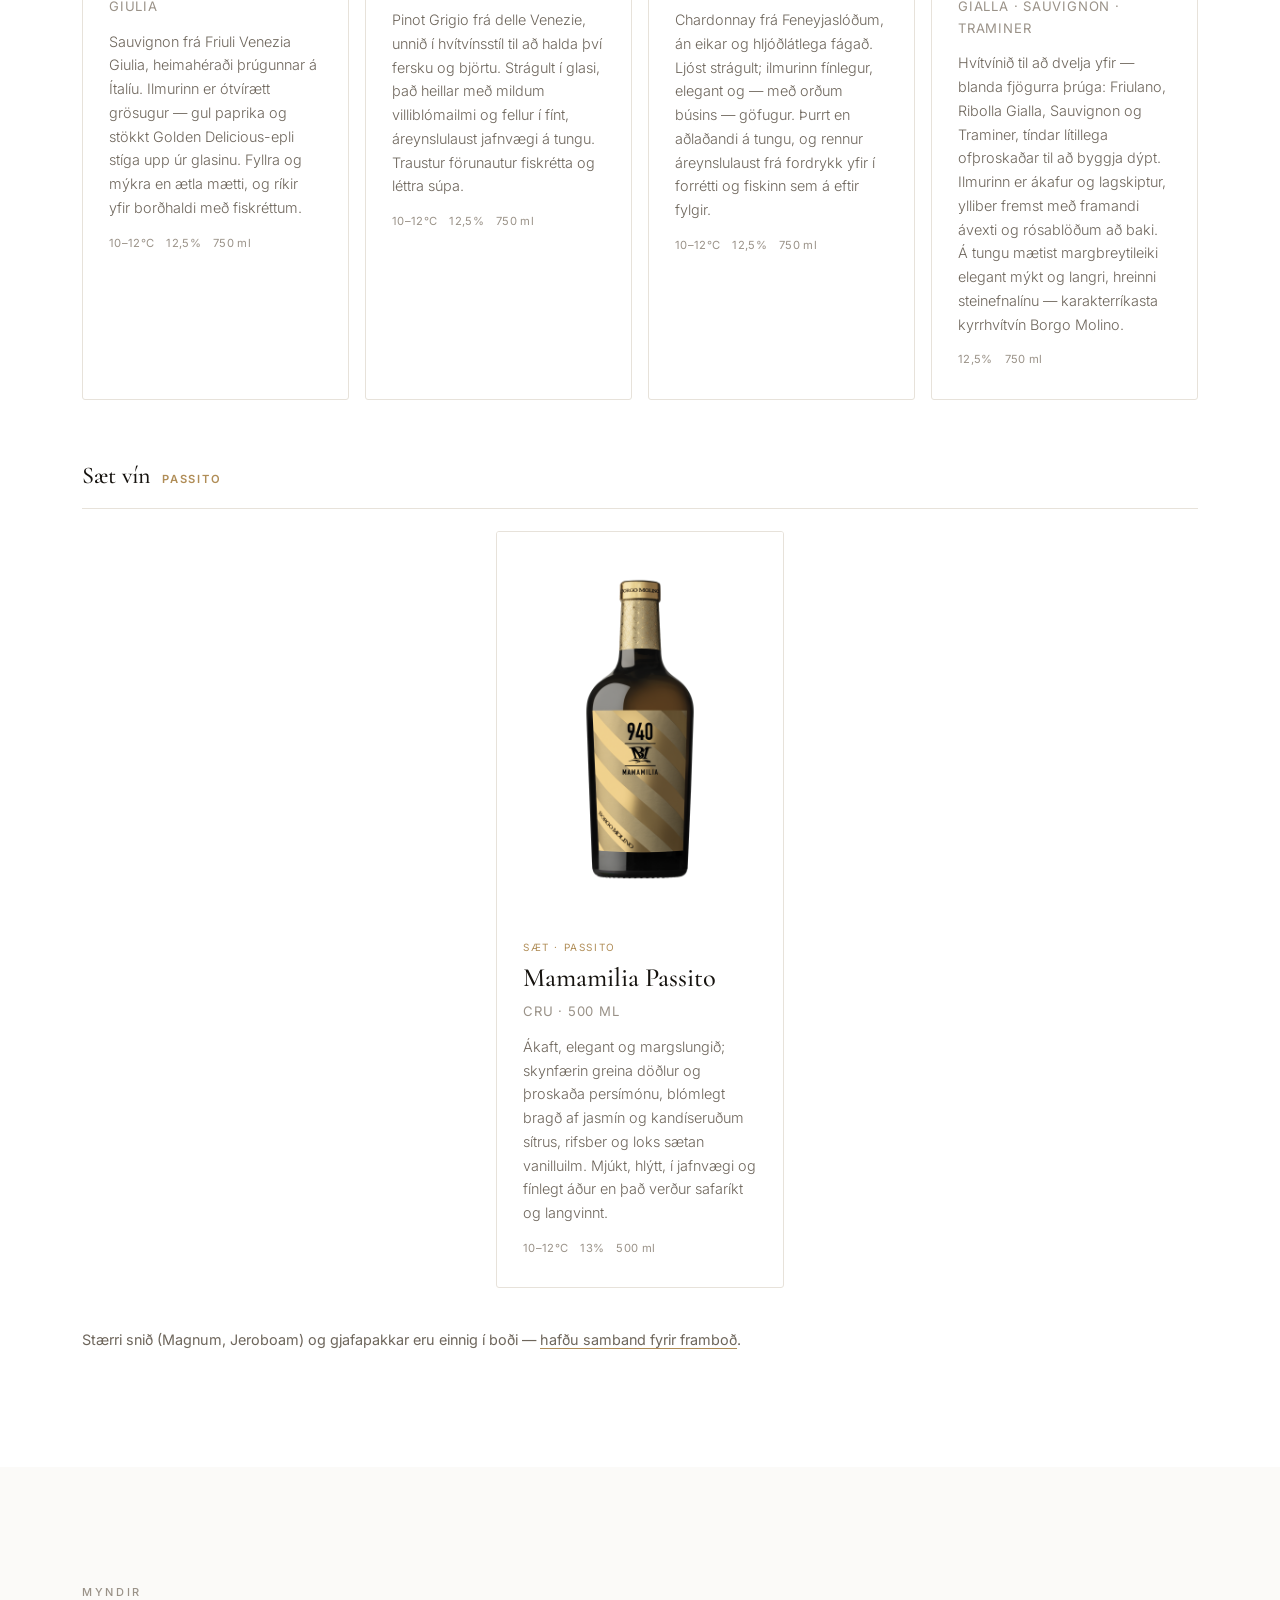
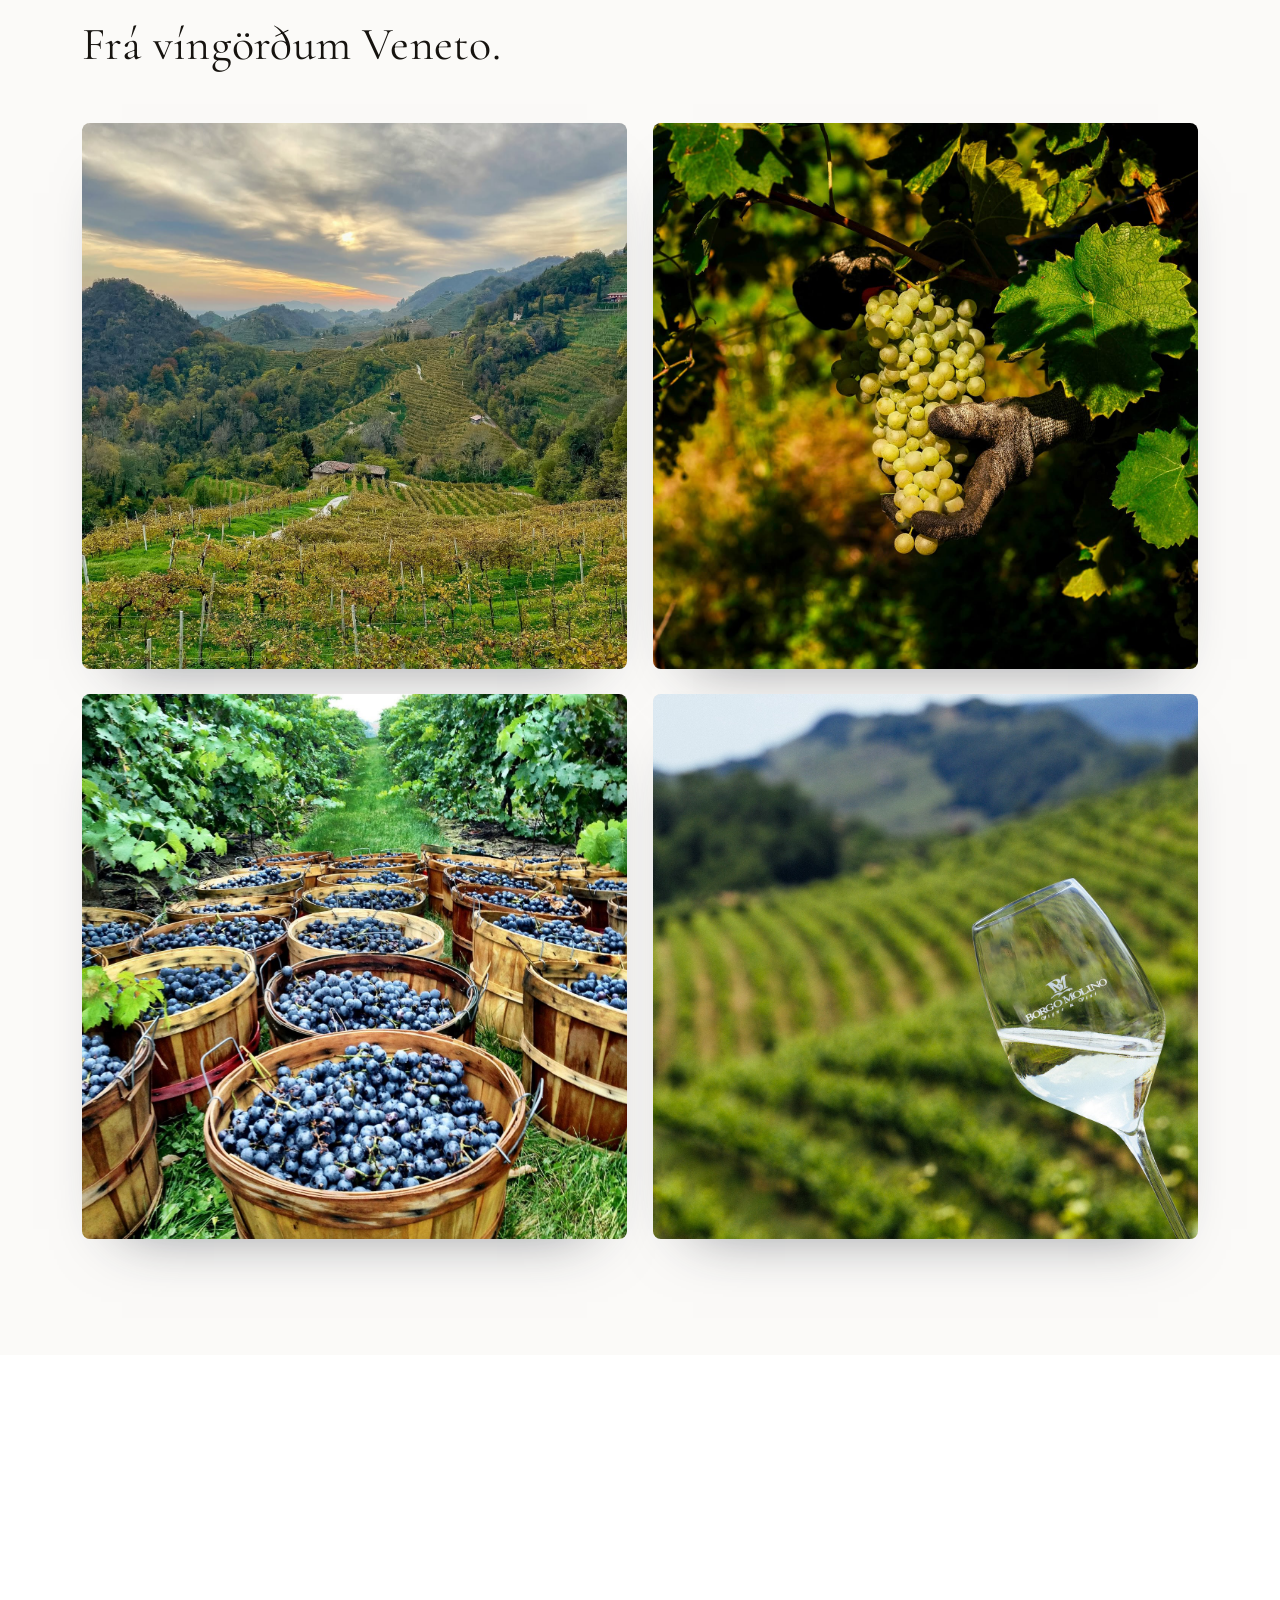
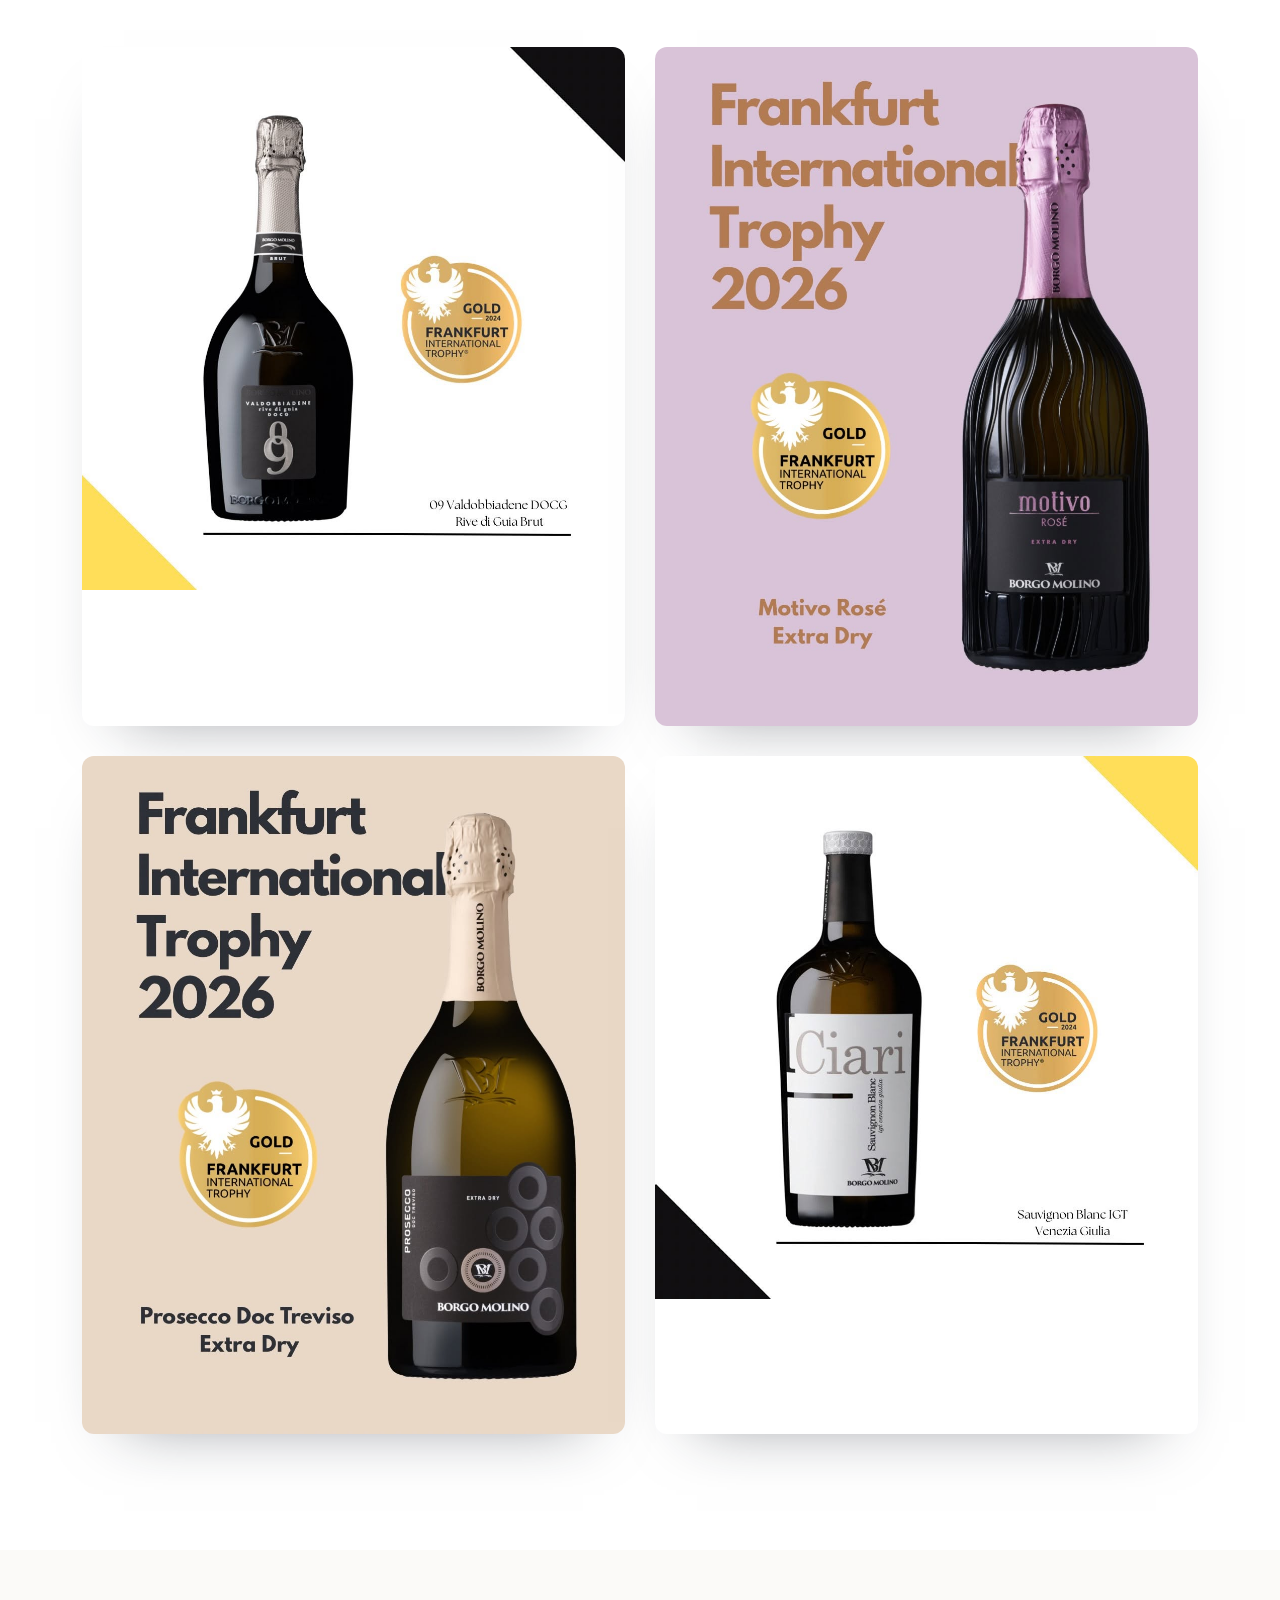
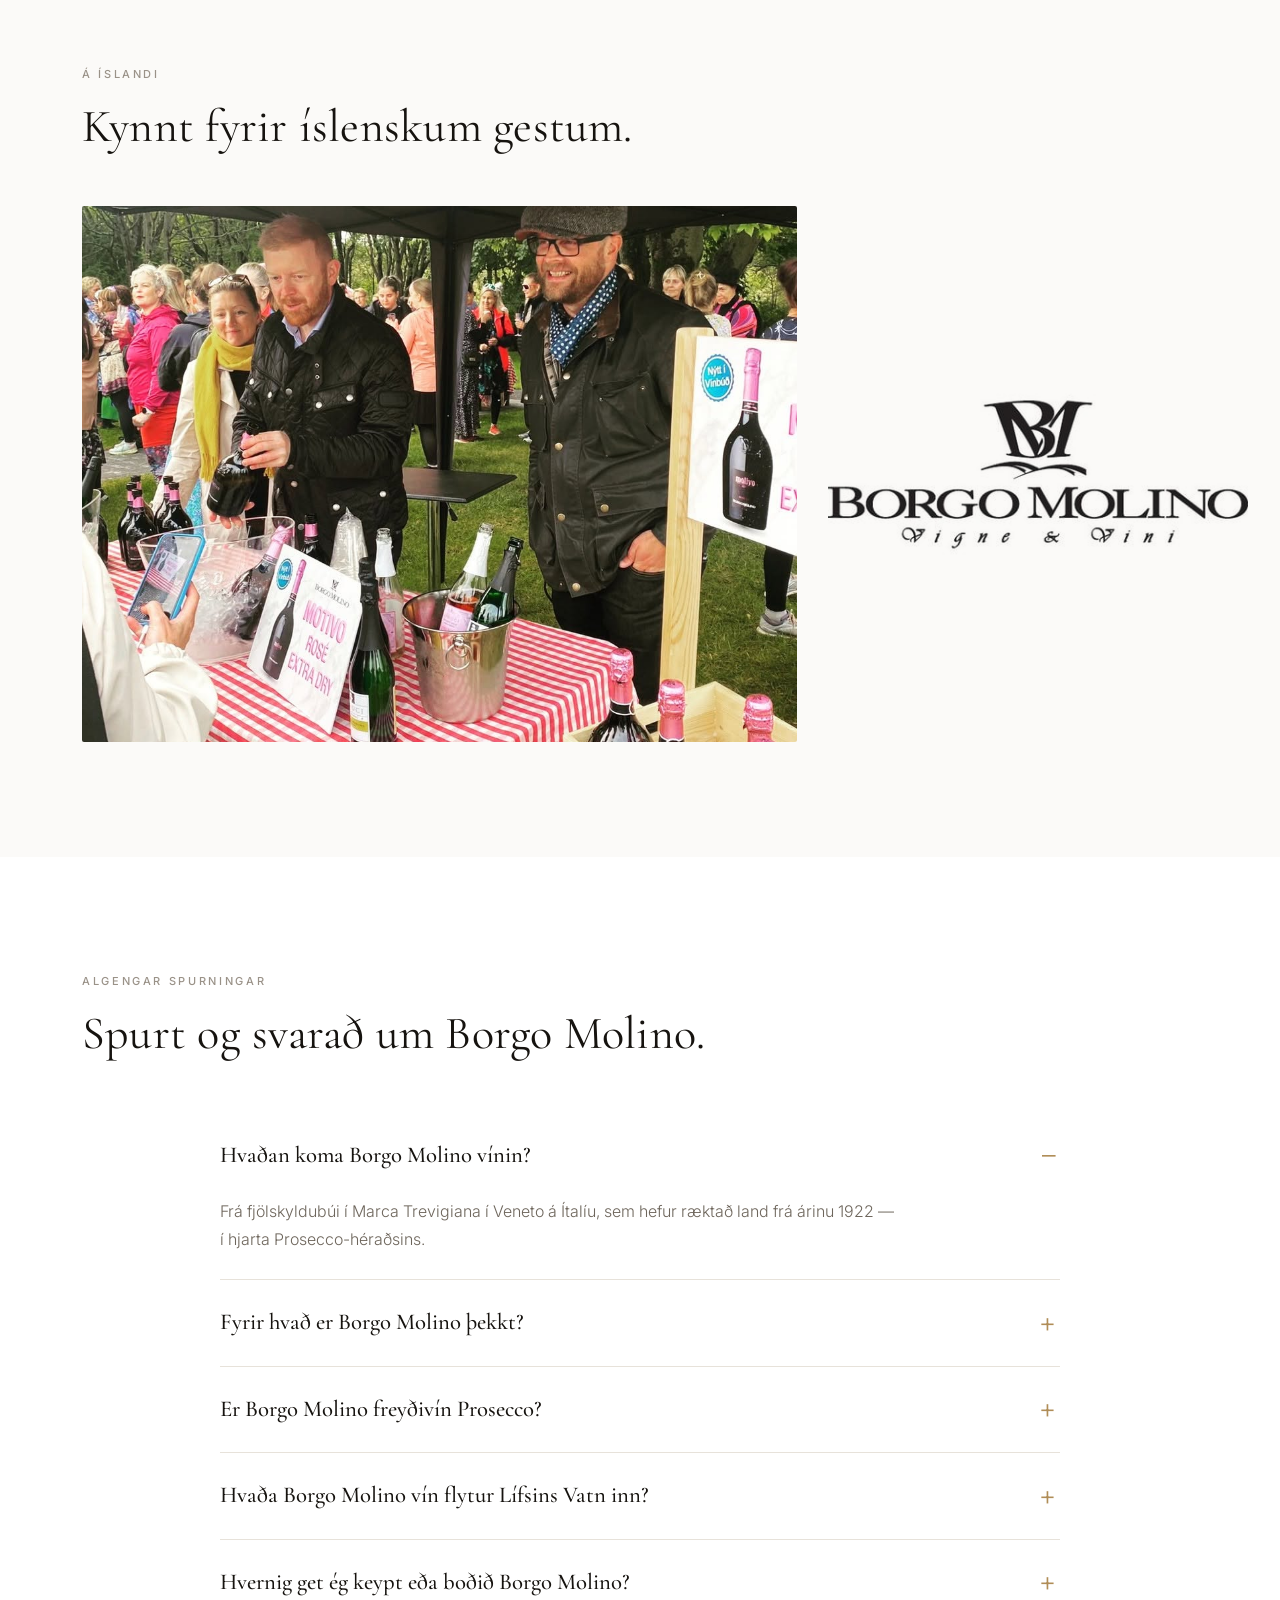
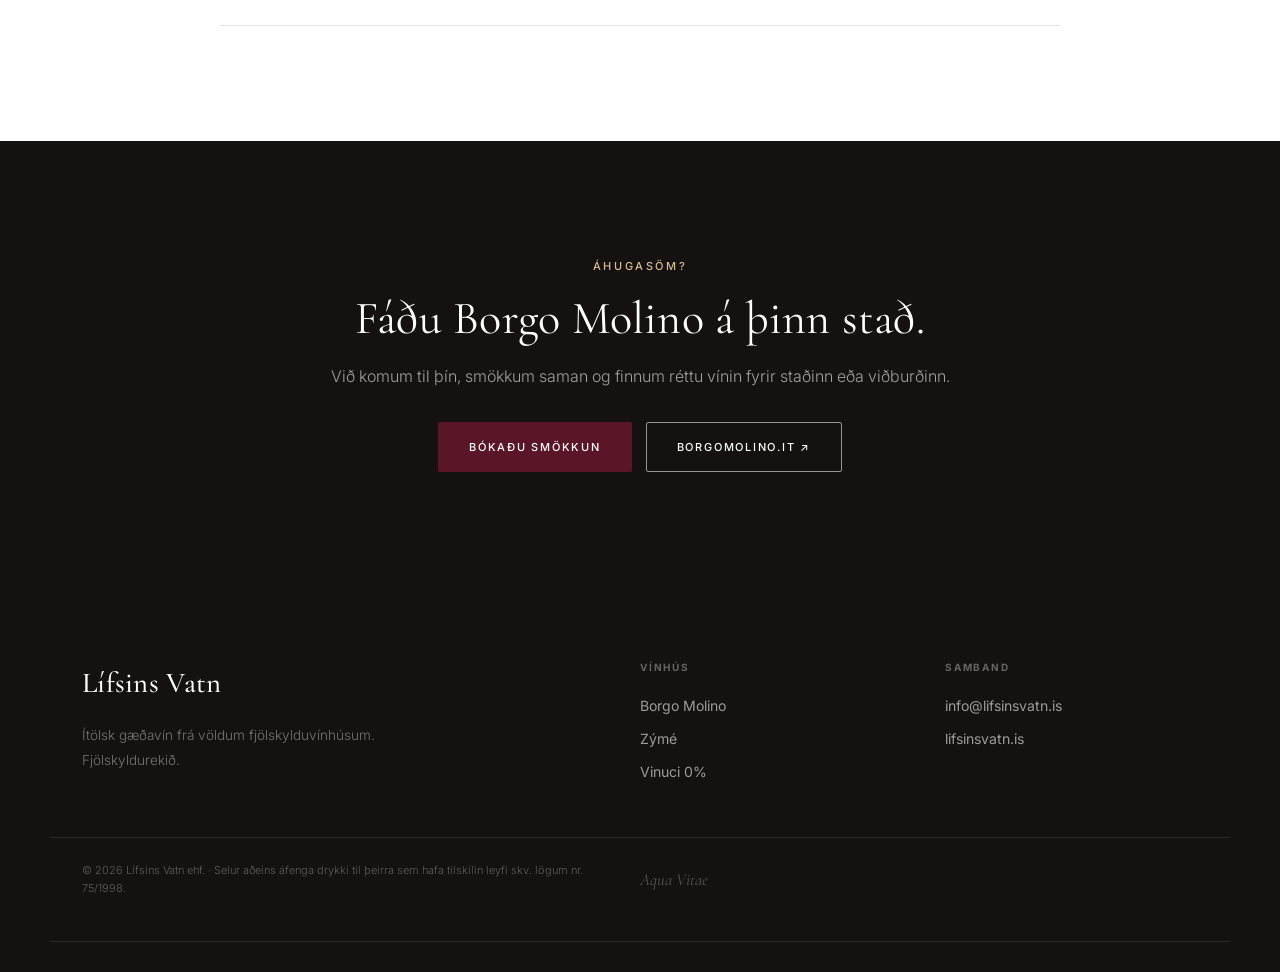
==== commit bdd7bc3c: "Site polish: nav, hero, Zýmé & Vinuci fixes - Nav: logo only (darker, cropped for legible name), rem" ====
--- a/borgo-molino.html
+++ b/borgo-molino.html
@@ -140,21 +140,15 @@
 </head>
 <body>
 
-<div class="topbar">
-  <div class="wrap">
-    <span><span class="is-t">Framleiðandi · Veneto, Ítalíu</span><span class="en-t">Producer · Veneto, Italy</span></span>
-    <span class="lang"><button id="btnIs" class="active" onclick="setLang('is')">IS</button><button id="btnEn" onclick="setLang('en')">EN</button></span>
-  </div>
-</div>
-
 <nav class="nav">
   <div class="wrap">
-    <a href="index.html" class="nav-logo"><img src="lifsinsvatn_logo_t.png" alt="Lífsins Vatn ehf"><span class="nav-name">Lífsins Vatn</span></a>
+    <a href="index.html" class="nav-logo"><img src="lifsinsvatn_logo_nav.png" alt="Lífsins Vatn ehf"></a>
     <ul class="nav-links">
       <li class="hide-sm"><a href="index.html#producers"><span class="is-t">Öll vínhús</span><span class="en-t">All estates</span></a></li>
       <li class="hide-sm"><a href="vinuci.html">Vinuci</a></li>
       <li class="hide-sm"><a href="zyme.html">Zýmé</a></li>
       <li><a href="index.html#contact" class="btn btn-dark" style="color:#fff"><span class="is-t">Hafa samband</span><span class="en-t">Get in touch</span></a></li>
+      <li class="lang-li"><span class="lang"><button id="btnIs" class="active" onclick="setLang('is')">IS</button><button id="btnEn" onclick="setLang('en')">EN</button></span></li>
     </ul>
   </div>
 </nav>
@@ -497,7 +491,7 @@
     <h2 class="h2"><span class="is-t">Fáðu Borgo Molino á þinn stað.</span><span class="en-t">Bring Borgo Molino to your venue.</span></h2>
     <p><span class="is-t">Við komum til þín, smökkum saman og finnum réttu vínin fyrir staðinn eða viðburðinn.</span><span class="en-t">We come to you, taste together, and find the right wines for your venue or event.</span></p>
     <div class="cta-btns">
-      <a href="index.html#contact" class="btn btn-wine"><span class="is-t">Bóka smökkun</span><span class="en-t">Book a tasting</span></a>
+      <a href="index.html#contact" class="btn btn-wine"><span class="is-t">Bókaðu smökkun</span><span class="en-t">Book a tasting</span></a>
       <a href="https://www.borgomolino.it" target="_blank" rel="noopener" class="btn btn-light">borgomolino.it ↗</a>
     </div>
   </div>
--- a/producer.css
+++ b/producer.css
@@ -39,13 +39,13 @@
 /* topbar + nav */
 .topbar{border-bottom:1px solid var(--line);font-size:11px;letter-spacing:.12em;color:var(--faint)}
 .topbar .wrap{display:flex;justify-content:space-between;align-items:center;height:38px}
-.lang button{background:none;border:none;font:inherit;color:var(--faint);cursor:pointer;padding:2px 8px;letter-spacing:.12em}
+.lang button{background:none;border:none;font-size:11px;color:var(--faint);cursor:pointer;padding:2px 5px;letter-spacing:.12em}
 .lang button.active{color:var(--ink)}
 .nav{position:sticky;top:0;z-index:100;background:rgba(251,250,248,.86);backdrop-filter:blur(10px);border-bottom:1px solid transparent;transition:border-color .3s,box-shadow .3s}
 .nav.scrolled{border-bottom-color:var(--line);box-shadow:0 8px 30px rgba(20,16,12,.05)}
 .nav .wrap{display:flex;align-items:center;height:88px;gap:36px;transition:height .3s}
 .nav.scrolled .wrap{height:74px}
-.nav-logo{display:flex;align-items:center;gap:13px}.nav-logo img{height:58px;width:auto;transition:height .3s}.nav.scrolled .nav-logo img{height:50px}
+.nav-logo{display:flex;align-items:center;gap:13px}.nav-logo img{height:66px;width:auto;transition:height .3s}.nav.scrolled .nav-logo img{height:56px}
 .nav-name{font-family:var(--serif);font-size:24px;letter-spacing:.01em;font-weight:500;color:var(--ink);white-space:nowrap}
 .nav-links{display:flex;gap:28px;margin-left:auto;list-style:none;align-items:center}
 .nav-links a{font-size:12px;letter-spacing:.06em;text-transform:uppercase;color:var(--muted);position:relative;transition:.2s}
@@ -168,7 +168,7 @@
   .wines-grid .wine-card{flex-basis:100%;max-width:420px}
   .gallery{grid-template-columns:1fr 1fr}
   .footer .wrap{grid-template-columns:1fr 1fr}
-  .nav-links{gap:16px}.nav-links .hide-sm{display:none}.nav-name{font-size:18px}.nav-logo img{height:46px}
+  .nav-links{gap:14px}.nav-links .hide-sm{display:none}.nav-name{font-size:18px}.nav-logo img{height:52px}
   .nav .wrap{gap:12px;padding:0 16px;height:72px}
   .nav-logo{gap:10px}
   .nav-links .btn{padding:11px 15px;font-size:10px;letter-spacing:.08em;white-space:nowrap}
